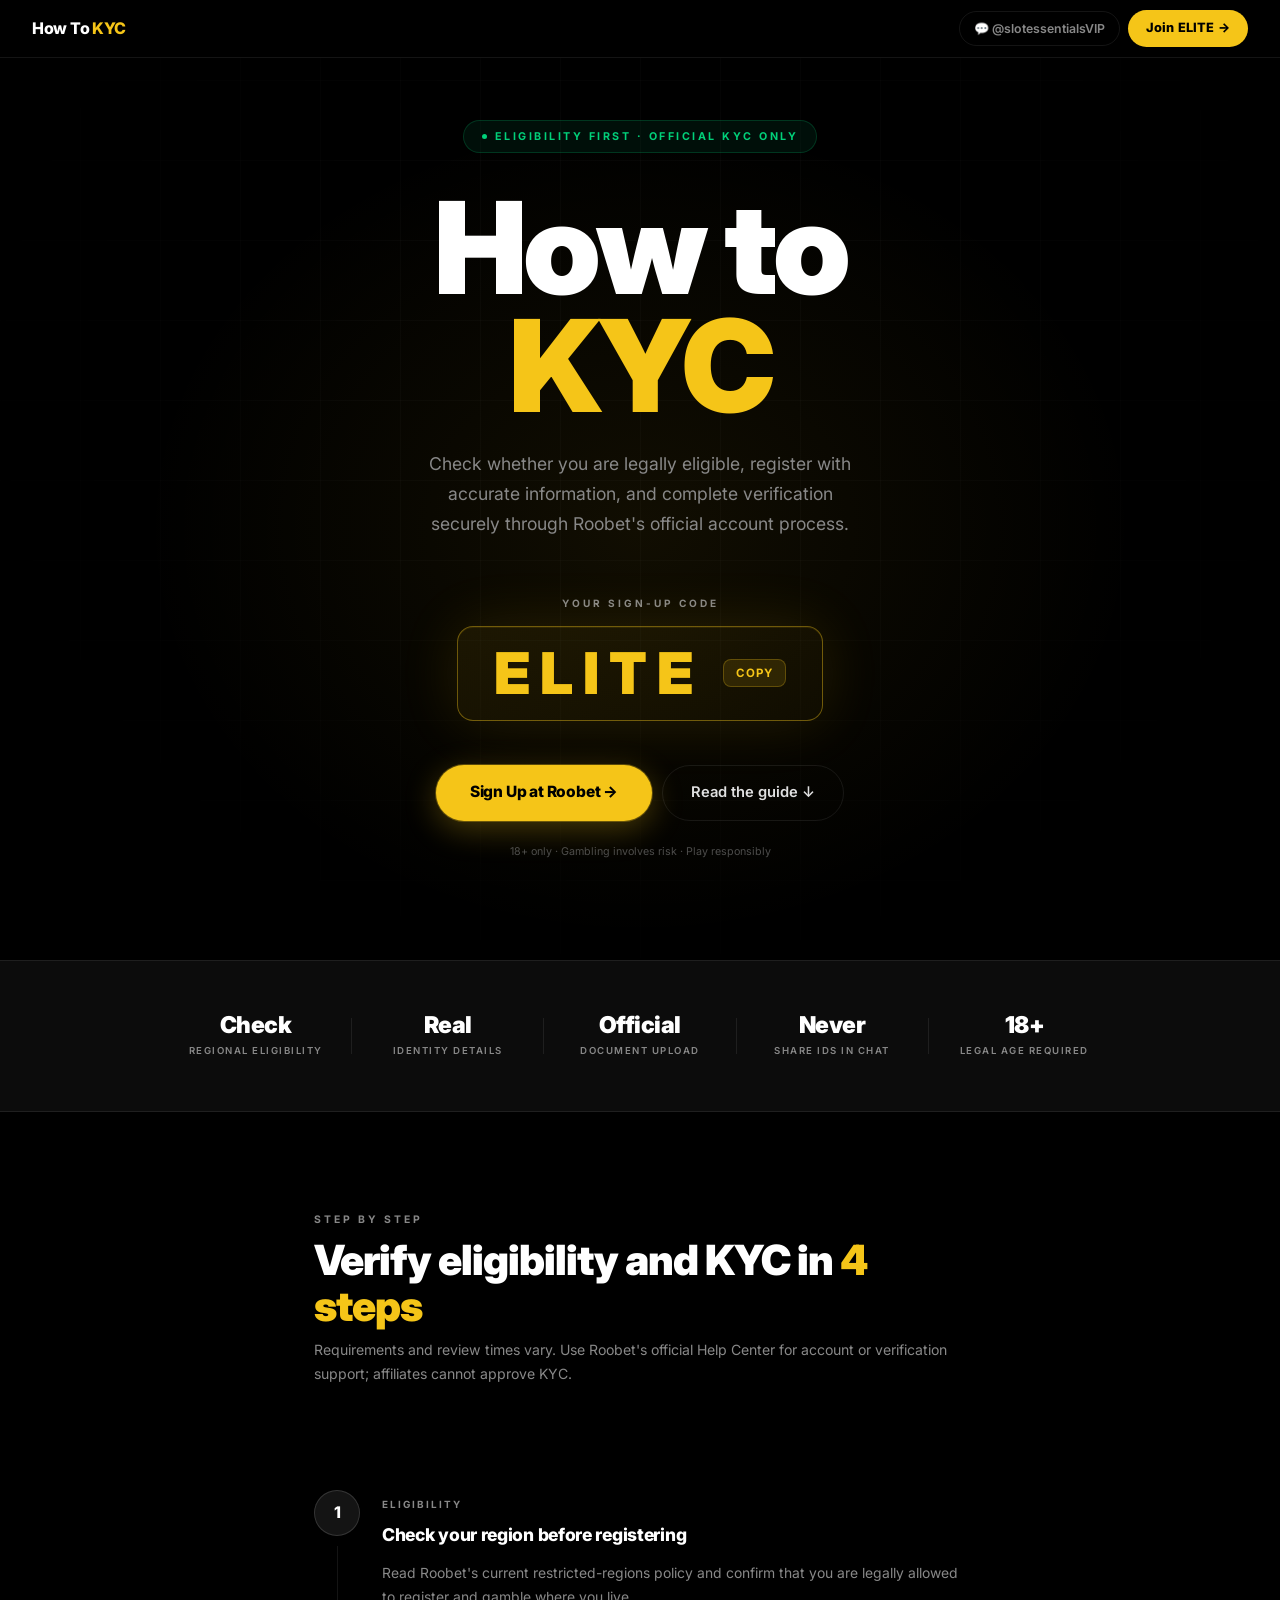
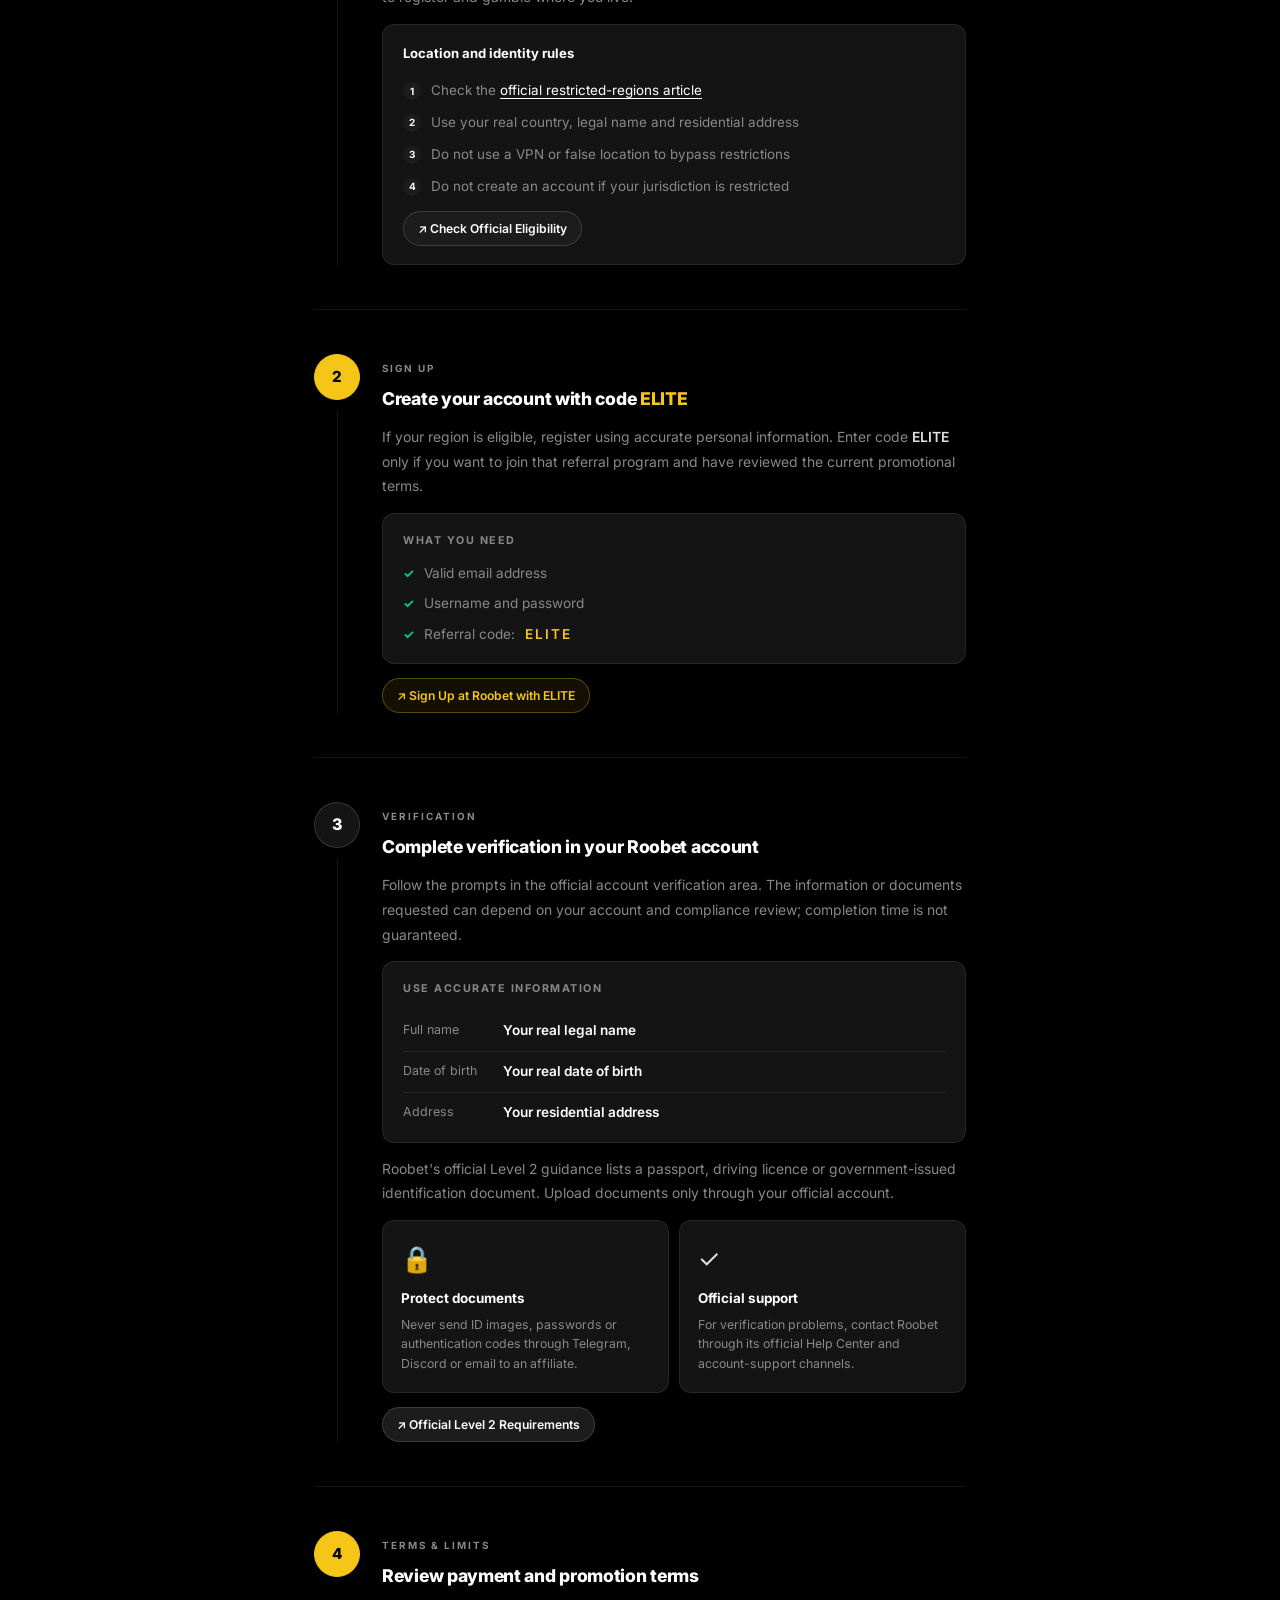
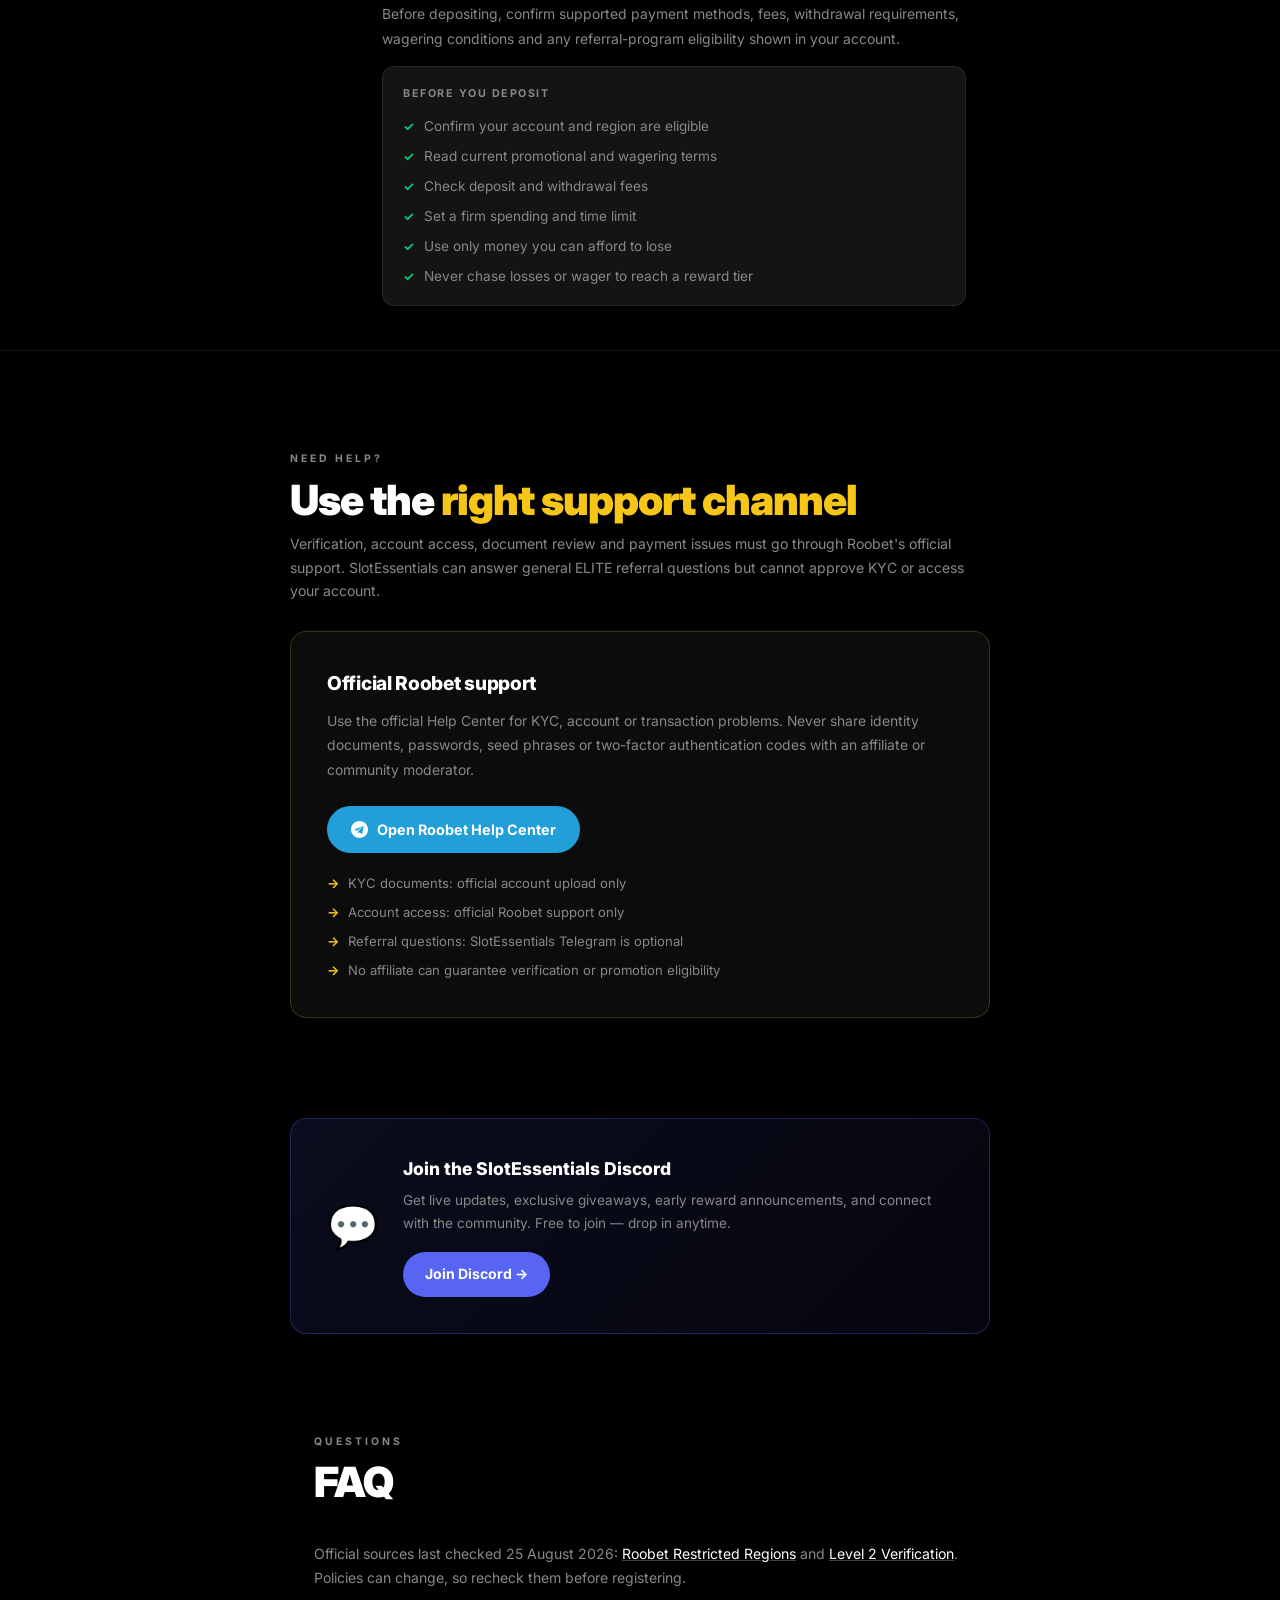
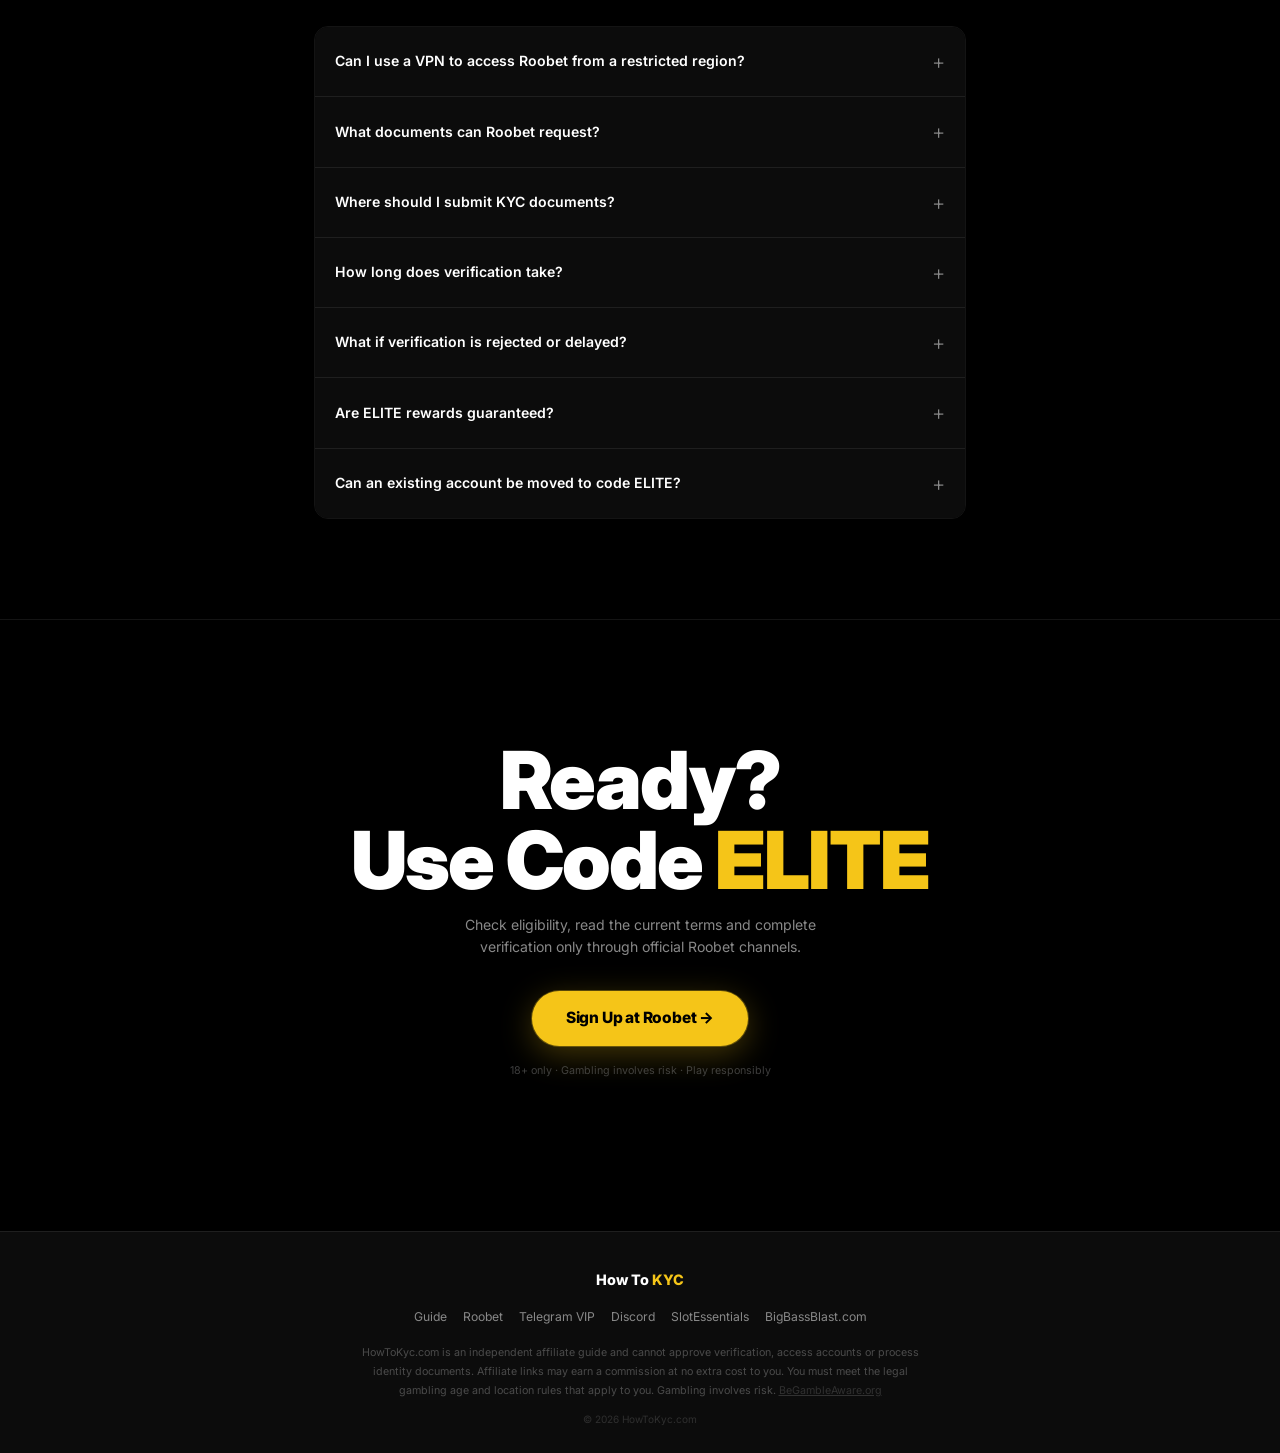
==== index.html @ 52322ab8 "Rewrite Roobet KYC guide for safe eligibility and verification" ====
<!DOCTYPE html>
<html lang="en">
<head>
  <meta charset="UTF-8">
  <meta name="viewport" content="width=device-width, initial-scale=1.0">
  <title>How to Complete Roobet KYC — Eligibility & Verification Guide</title>
  <meta name="description" content="A responsible guide to checking Roobet eligibility, creating an account with accurate details, completing official KYC and keeping identity documents secure.">
  <link rel="canonical" href="https://www.howtokyc.com/">
  <meta property="og:type" content="article">
  <meta property="og:site_name" content="HowToKYC">
  <meta property="og:title" content="How to Complete Roobet KYC — Eligibility &amp; Verification Guide">
  <meta property="og:description" content="Check regional eligibility, use accurate account details and complete verification only through Roobet's official process.">
  <meta property="og:url" content="https://www.howtokyc.com/">
  <meta name="twitter:card" content="summary">
  <link rel="icon" type="image/svg+xml" href="/favicon.svg">
  <link rel="icon" type="image/png" sizes="32x32" href="/favicon.png">
  <link rel="shortcut icon" href="/favicon.ico">
  <link rel="preconnect" href="https://fonts.googleapis.com">
  <link href="https://fonts.googleapis.com/css2?family=Inter:wght@400;500;600;700;800;900&display=swap" rel="stylesheet">
  <script type="application/ld+json">
  {
    "@context": "https://schema.org",
    "@graph": [
      {
        "@type": "WebSite",
        "name": "HowToKYC",
        "url": "https://www.howtokyc.com"
      },
      {
        "@type": "WebPage",
        "name": "How to Complete Roobet KYC — Eligibility and Verification Guide",
        "url": "https://www.howtokyc.com/",
        "description": "A responsible guide to regional eligibility, accurate account details, official KYC and document security.",
        "dateModified": "2026-08-25",
        "inLanguage": "en"
      },
      {
        "@type": "HowTo",
        "name": "How to Check Eligibility and Complete Roobet KYC",
        "description": "Step-by-step guide to checking regional eligibility, registering with accurate information and completing verification through Roobet's official account process.",
        "step": [
          {
            "@type": "HowToStep",
            "position": 1,
            "name": "Check regional eligibility",
            "text": "Read Roobet's current restricted-regions policy. Do not use a VPN or false location information to bypass geographic restrictions."
          },
          {
            "@type": "HowToStep",
            "position": 2,
            "name": "Create your Roobet account with code ELITE",
            "text": "If you are eligible, register using your real location and accurate personal information. Enter code ELITE only if you want to join that referral program and have reviewed its current terms."
          },
          {
            "@type": "HowToStep",
            "position": 3,
            "name": "Complete official verification",
            "text": "Follow the verification prompts inside your Roobet account. Additional verification can require a passport, driving licence or government-issued identification document."
          },
          {
            "@type": "HowToStep",
            "position": 4,
            "name": "Review payment and promotional terms",
            "text": "Before depositing, confirm payment fees, withdrawal rules, wagering requirements and any referral-program eligibility. Never gamble with money you cannot afford to lose."
          }
        ]
      },
      {
        "@type": "FAQPage",
        "mainEntity": [
          {
            "@type": "Question",
            "name": "Can I use a VPN to access Roobet from a restricted region?",
            "acceptedAnswer": {"@type": "Answer", "text": "No. Do not use a VPN, false address or another person's identity to bypass geographic restrictions. Check Roobet's current restricted-regions policy before registering."}
          },
          {
            "@type": "Question",
            "name": "What documents can Roobet request for verification?",
            "acceptedAnswer": {"@type": "Answer", "text": "Roobet's official Level 2 verification article lists a passport, driving licence or government-issued identification document. Requirements can vary by account and compliance review."}
          },
          {
            "@type": "Question",
            "name": "Where should I submit KYC documents?",
            "acceptedAnswer": {"@type": "Answer", "text": "Submit identity documents only through the verification area in your official Roobet account. Never send identity documents, passwords or two-factor authentication codes to an affiliate, Telegram account or Discord user."}
          },
          {
            "@type": "Question",
            "name": "Are ELITE rewards guaranteed?",
            "acceptedAnswer": {"@type": "Answer", "text": "No. Promotions, amounts, eligibility and availability can change. Review the current offer terms and confirm eligibility before registering or wagering."}
          }
        ]
      }
    ]
  }
  </script>
  <script async src="https://www.googletagmanager.com/gtag/js?id=G-P4B7CBLWND"></script>
  <script>window.dataLayer=window.dataLayer||[];function gtag(){dataLayer.push(arguments);}gtag('js',new Date());gtag('config','G-P4B7CBLWND');</script>
  <style>
    :root {
      --black:  #000;
      --bg:     #0c0c0c;
      --bg2:    #141414;
      --bg3:    #1c1c1c;
      --border: rgba(255,255,255,0.08);
      --brite:  rgba(255,255,255,0.14);
      --gold:   #f5c518;
      --gold2:  #ffd84d;
      --green:  #00d17a;
      --white:  #fff;
      --text:   #e0e0e0;
      --muted:  #888;
      --glow-gold: 0 0 50px rgba(245,197,24,0.28);
    }
    *, *::before, *::after { box-sizing: border-box; margin: 0; padding: 0; }
    html { scroll-behavior: smooth; }
    body { background: var(--black); color: var(--text); font-family: 'Inter', system-ui, sans-serif; line-height: 1.6; overflow-x: hidden; -webkit-font-smoothing: antialiased; }

    /* ── NAV ── */
    nav {
      position: fixed; top: 0; left: 0; right: 0; z-index: 300;
      background: rgba(0,0,0,0.85); backdrop-filter: blur(28px) saturate(180%);
      border-bottom: 1px solid var(--border);
      display: flex; align-items: center; justify-content: space-between;
      padding: 0 32px; height: 58px;
    }
    .logo { font-size: 1rem; font-weight: 800; color: var(--white); text-decoration: none; letter-spacing: -0.3px; }
    .logo em { font-style: normal; color: var(--gold); }
    .nav-r { display: flex; align-items: center; gap: 8px; }
    .nav-tg { display: flex; align-items: center; gap: 6px; color: var(--muted); text-decoration: none; font-size: 0.77rem; font-weight: 600; padding: 7px 14px; border-radius: 20px; border: 1px solid var(--border); transition: all 0.18s; }
    .nav-tg:hover { color: var(--white); border-color: var(--brite); }
    .nav-btn { background: var(--gold); color: #000; font-weight: 800; font-size: 0.8rem; padding: 8px 18px; border-radius: 20px; text-decoration: none; letter-spacing: 0.2px; transition: opacity 0.15s; }
    .nav-btn:hover { opacity: 0.85; }

    /* ── HERO ── */
    .hero {
      min-height: 100vh; display: flex; flex-direction: column;
      align-items: center; justify-content: center;
      text-align: center; padding: 120px 24px 100px; position: relative;
    }
    /* Subtle grid lines */
    .hero::before {
      content: ''; position: absolute; inset: 0; pointer-events: none;
      background-image:
        linear-gradient(rgba(255,255,255,0.018) 1px, transparent 1px),
        linear-gradient(90deg, rgba(255,255,255,0.018) 1px, transparent 1px);
      background-size: 80px 80px;
      mask-image: radial-gradient(ellipse at 50% 40%, black 30%, transparent 75%);
    }
    /* Radial glow behind code */
    .hero::after {
      content: ''; position: absolute; inset: 0; pointer-events: none;
      background: radial-gradient(ellipse at 50% 55%, rgba(245,197,24,0.07) 0%, transparent 55%);
    }

    .live-pill {
      position: relative; z-index: 1;
      display: inline-flex; align-items: center; gap: 8px;
      background: rgba(0,209,122,0.07); border: 1px solid rgba(0,209,122,0.2);
      color: var(--green); font-size: 0.67rem; font-weight: 700; letter-spacing: 2.5px;
      text-transform: uppercase; padding: 7px 18px; border-radius: 40px; margin-bottom: 36px;
    }
    .live-dot { width: 5px; height: 5px; border-radius: 50%; background: var(--green); animation: blink 2s ease-in-out infinite; flex-shrink: 0; }
    @keyframes blink { 0%,100%{opacity:1} 50%{opacity:0.15} }

    h1 {
      position: relative; z-index: 1;
      font-size: clamp(4rem, 12vw, 8rem); font-weight: 900; line-height: 0.92;
      color: var(--white); letter-spacing: -4px; margin-bottom: 24px;
    }
    h1 em { font-style: normal; color: var(--gold); }

    .hero-sub {
      position: relative; z-index: 1;
      font-size: clamp(0.95rem, 1.8vw, 1.1rem); color: var(--muted); max-width: 440px;
      margin: 0 auto 56px; line-height: 1.72;
    }

    /* ── ELITE CODE BLOCK ── */
    .elite-block {
      position: relative; z-index: 1;
      display: flex; flex-direction: column; align-items: center; margin-bottom: 44px;
    }
    .elite-eyebrow {
      font-size: 0.63rem; font-weight: 700; letter-spacing: 3px; text-transform: uppercase;
      color: var(--muted); margin-bottom: 14px;
    }
    .elite-code {
      position: relative;
      display: inline-flex; align-items: center; gap: 20px;
      background: linear-gradient(135deg, rgba(245,197,24,0.08), rgba(245,197,24,0.04));
      border: 1.5px solid rgba(245,197,24,0.4);
      border-radius: 16px; padding: 18px 36px;
      box-shadow: 0 0 60px rgba(245,197,24,0.12), inset 0 1px 0 rgba(245,197,24,0.1);
    }
    .elite-text {
      font-size: clamp(2.4rem, 6vw, 3.6rem); font-weight: 900; color: var(--gold);
      letter-spacing: 10px; line-height: 1;
    }
    .copy-btn {
      background: rgba(245,197,24,0.12); border: 1px solid rgba(245,197,24,0.25);
      color: var(--gold); font-size: 0.72rem; font-weight: 700; letter-spacing: 1px;
      padding: 6px 12px; border-radius: 8px; cursor: pointer; transition: all 0.18s;
      font-family: inherit; text-transform: uppercase;
    }
    .copy-btn:hover { background: rgba(245,197,24,0.22); }
    .copy-btn.copied { color: var(--green); border-color: rgba(0,209,122,0.3); background: rgba(0,209,122,0.08); }

    /* ── CTA BUTTONS ── */
    .cta-group { position: relative; z-index: 1; display: flex; flex-wrap: wrap; gap: 10px; justify-content: center; margin-bottom: 22px; }
    .btn-primary {
      display: inline-flex; align-items: center; gap: 8px;
      background: var(--gold); color: #000;
      font-weight: 800; font-size: 0.97rem; padding: 15px 34px;
      border-radius: 50px; text-decoration: none; letter-spacing: -0.2px;
      box-shadow: 0 0 0 1px rgba(245,197,24,0.3), 0 8px 32px rgba(245,197,24,0.28);
      transition: transform 0.18s, box-shadow 0.18s;
    }
    .btn-primary:hover { transform: translateY(-2px); box-shadow: 0 0 0 1px rgba(245,197,24,0.4), 0 12px 40px rgba(245,197,24,0.38); }
    .btn-outline {
      display: inline-flex; align-items: center; gap: 7px;
      background: transparent; color: var(--text);
      font-weight: 600; font-size: 0.92rem; padding: 15px 28px;
      border-radius: 50px; text-decoration: none;
      border: 1px solid var(--border); transition: all 0.18s;
    }
    .btn-outline:hover { border-color: var(--brite); color: var(--white); }
    .hero-disc { position: relative; z-index: 1; font-size: 0.67rem; color: var(--muted); opacity: 0.55; }

    /* ── REWARDS BAND ── */
    .rewards-band {
      background: var(--bg); border-top: 1px solid var(--border); border-bottom: 1px solid var(--border);
      padding: 32px 24px;
    }
    .rewards-inner {
      max-width: 960px; margin: 0 auto;
      display: grid; grid-template-columns: 1fr 1px 1fr 1px 1fr 1px 1fr 1px 1fr;
      align-items: center;
    }
    .r-stat { text-align: center; padding: 20px 12px; }
    .r-stat .rv { font-size: 1.45rem; font-weight: 900; color: var(--white); display: block; line-height: 1.1; letter-spacing: -0.5px; }
    .r-stat .rl { font-size: 0.6rem; font-weight: 600; text-transform: uppercase; letter-spacing: 1.5px; color: var(--muted); margin-top: 5px; display: block; }
    .r-divider { width: 1px; height: 36px; background: var(--border); }

    /* ── GUIDE ── */
    .guide { max-width: 700px; margin: 0 auto; padding: 100px 24px 0; }
    .eyebrow { font-size: 0.65rem; font-weight: 700; letter-spacing: 3px; text-transform: uppercase; color: var(--muted); margin-bottom: 10px; }
    .sec-title { font-size: clamp(1.7rem, 4vw, 2.6rem); font-weight: 900; color: var(--white); letter-spacing: -1px; margin-bottom: 8px; line-height: 1.1; }
    .sec-title em { font-style: normal; color: var(--gold); }
    .sec-note { font-size: 0.88rem; color: var(--muted); margin-bottom: 60px; line-height: 1.7; }
    .sec-note a { color: var(--white); text-decoration: underline; text-decoration-color: rgba(255,255,255,0.25); }
    .sec-note a:hover { text-decoration-color: var(--white); }

    .steps { display: flex; flex-direction: column; }
    .step { display: flex; gap: 22px; padding: 44px 0; border-bottom: 1px solid var(--border); }
    .step:last-child { border-bottom: none; }
    .step-l { display: flex; flex-direction: column; align-items: center; flex-shrink: 0; }
    .snum {
      width: 46px; height: 46px; border-radius: 50%;
      display: flex; align-items: center; justify-content: center; flex-shrink: 0;
      font-weight: 800; font-size: 1rem; color: var(--white);
      background: var(--bg2); border: 1px solid var(--brite);
    }
    .snum.gold { background: var(--gold); color: #000; border-color: var(--gold); font-size: 0.95rem; }
    .sline { width: 1px; flex: 1; min-height: 24px; margin-top: 10px; background: var(--border); }
    .step:last-child .sline { display: none; }
    .step-r { flex: 1; padding-top: 7px; }
    .step-tag { font-size: 0.62rem; font-weight: 700; letter-spacing: 2px; text-transform: uppercase; color: var(--muted); margin-bottom: 8px; }
    .step-r h3 { font-size: 1.1rem; font-weight: 800; color: var(--white); margin-bottom: 12px; letter-spacing: -0.3px; }
    .step-r p { font-size: 0.87rem; color: var(--muted); line-height: 1.78; margin-bottom: 12px; }
    .step-r p:last-child { margin-bottom: 0; }
    .step-r strong { color: var(--text); font-weight: 600; }
    .step-r a { color: var(--white); text-underline-offset: 3px; }

    /* inner card */
    .icard { background: var(--bg2); border: 1px solid var(--border); border-radius: 12px; padding: 18px 20px; margin-top: 14px; }
    .icard-title { font-size: 0.67rem; font-weight: 700; text-transform: uppercase; letter-spacing: 1.5px; color: var(--muted); margin-bottom: 14px; }
    .field { display: flex; gap: 14px; padding: 9px 0; border-bottom: 1px solid var(--border); }
    .field:last-child { border-bottom: none; padding-bottom: 0; }
    .fkey { font-size: 0.78rem; color: var(--muted); min-width: 86px; flex-shrink: 0; }
    .fval { font-size: 0.85rem; color: var(--white); font-weight: 600; }
    .ticks { list-style: none; display: flex; flex-direction: column; gap: 9px; }
    .ticks li { display: flex; gap: 10px; align-items: flex-start; font-size: 0.85rem; color: var(--muted); line-height: 1.55; }
    .ticks li::before { content: '✓'; color: var(--green); font-weight: 700; flex-shrink: 0; font-size: 0.8rem; margin-top: 1px; }

    /* vpn card */
    .vpn-card { background: var(--bg2); border: 1px solid var(--border); border-radius: 12px; padding: 18px 20px; margin-top: 14px; }
    .vpn-card h4 { font-size: 0.82rem; font-weight: 700; color: var(--white); margin-bottom: 16px; }
    .vsteps { display: flex; flex-direction: column; gap: 11px; }
    .vs { display: flex; gap: 10px; align-items: flex-start; font-size: 0.84rem; color: var(--muted); line-height: 1.55; }
    .vn { background: var(--bg3); color: var(--white); font-weight: 700; font-size: 0.62rem; min-width: 18px; height: 18px; border-radius: 50%; display: flex; align-items: center; justify-content: center; flex-shrink: 0; margin-top: 2px; }
    .text-link { color: var(--white); text-underline-offset: 3px; }
    .pill-a {
      display: inline-flex; align-items: center; gap: 5px; margin-top: 14px;
      background: var(--bg3); border: 1px solid var(--brite); color: var(--white);
      font-size: 0.76rem; font-weight: 600; padding: 7px 14px; border-radius: 20px;
      text-decoration: none; transition: all 0.18s;
    }
    .pill-a:hover { background: rgba(255,255,255,0.07); }
    .pill-a.gold-pill { background: rgba(245,197,24,0.08); border-color: rgba(245,197,24,0.3); color: var(--gold); }
    .pill-a.gold-pill:hover { background: rgba(245,197,24,0.14); }

    /* location grid */
    .loc-grid { display: grid; grid-template-columns: 1fr 1fr; gap: 10px; margin-top: 14px; }
    .loc { background: var(--bg2); border: 1px solid var(--border); border-radius: 12px; padding: 18px; }
    .loc .flag { font-size: 1.6rem; display: block; margin-bottom: 8px; }
    .loc h4 { font-size: 0.84rem; font-weight: 700; color: var(--white); margin-bottom: 5px; }
    .loc p { font-size: 0.77rem; color: var(--muted); margin: 0; line-height: 1.6; }

    /* ── ACCOUNT HELP ── */
    .vip-section { padding: 100px 24px; border-top: 1px solid var(--border); }
    .vip-inner { max-width: 700px; margin: 0 auto; }
    .vip-card {
      border: 1px solid rgba(245,197,24,0.2); border-radius: 16px;
      padding: 36px; background: var(--bg);
    }
    .vip-card h3 { font-size: 1.2rem; font-weight: 800; color: var(--white); margin-bottom: 10px; letter-spacing: -0.3px; }
    .vip-card > p { font-size: 0.87rem; color: var(--muted); margin-bottom: 24px; line-height: 1.75; }
    .tg-btn {
      display: inline-flex; align-items: center; gap: 9px;
      background: #229ED9; color: #fff; font-weight: 700; font-size: 0.9rem;
      padding: 12px 24px; border-radius: 50px; text-decoration: none;
      transition: opacity 0.18s;
    }
    .tg-btn:hover { opacity: 0.88; }
    .tg-btn svg { width: 17px; height: 17px; fill: #fff; flex-shrink: 0; }
    .vip-perks { margin-top: 20px; display: flex; flex-direction: column; gap: 8px; }
    .vip-perks li { list-style: none; display: flex; gap: 8px; align-items: flex-start; font-size: 0.82rem; color: var(--muted); }
    .vip-perks li::before { content: '→'; color: var(--gold); font-weight: 700; flex-shrink: 0; }

    /* ── DISCORD CTA ── */
    .discord-section { padding: 0 24px 100px; }
    .discord-inner { max-width: 700px; margin: 0 auto; }
    .discord-card {
      background: linear-gradient(135deg, rgba(88,101,242,0.12), rgba(88,101,242,0.06));
      border: 1px solid rgba(88,101,242,0.3); border-radius: 16px;
      padding: 36px; display: flex; align-items: center; gap: 24px; flex-wrap: wrap;
    }
    .discord-icon { font-size: 2.6rem; flex-shrink: 0; }
    .discord-body { flex: 1; min-width: 200px; }
    .discord-body h3 { font-size: 1.1rem; font-weight: 800; color: var(--white); margin-bottom: 6px; }
    .discord-body p { font-size: 0.85rem; color: var(--muted); margin-bottom: 18px; line-height: 1.65; }
    .discord-btn {
      display: inline-flex; align-items: center; gap: 8px;
      background: #5865F2; color: #fff; font-weight: 700; font-size: 0.88rem;
      padding: 11px 22px; border-radius: 50px; text-decoration: none;
      transition: opacity 0.18s;
    }
    .discord-btn:hover { opacity: 0.88; }

    /* ── FAQ ── */
    .faq { max-width: 700px; margin: 0 auto; padding: 0 24px 100px; }
    .faq-list { margin-top: 36px; border: 1px solid var(--border); border-radius: 14px; overflow: hidden; }
    .fi { background: var(--bg); border-bottom: 1px solid var(--border); }
    .fi:last-child { border-bottom: none; }
    .fi[open] { background: var(--bg2); }
    .fi summary { cursor: pointer; list-style: none; padding: 18px 20px; font-size: 0.88rem; font-weight: 600; color: var(--white); display: flex; justify-content: space-between; align-items: center; user-select: none; gap: 16px; }
    .fi summary::-webkit-details-marker { display: none; }
    .fi summary::after { content: '+'; color: var(--muted); font-size: 1.3rem; font-weight: 300; transition: transform 0.2s; flex-shrink: 0; }
    .fi[open] summary::after { transform: rotate(45deg); color: var(--white); }
    .fb { padding: 0 20px 18px; font-size: 0.84rem; color: var(--muted); line-height: 1.78; }
    .fb a { color: var(--white); }

    /* ── FINAL CTA ── */
    .final { padding: 120px 24px; text-align: center; border-top: 1px solid var(--border); }
    .final h2 { font-size: clamp(2.4rem, 7vw, 5rem); font-weight: 900; color: var(--white); letter-spacing: -2px; margin-bottom: 14px; line-height: 1; }
    .final h2 em { font-style: normal; color: var(--gold); }
    .final p { color: var(--muted); max-width: 380px; margin: 0 auto 32px; font-size: 0.88rem; }

    /* ── FOOTER ── */
    footer { background: var(--bg); border-top: 1px solid var(--border); padding: 36px 24px 26px; text-align: center; }
    .footer-logo { font-size: 0.9rem; font-weight: 800; color: var(--white); margin-bottom: 16px; display: block; }
    .footer-logo em { font-style: normal; color: var(--gold); }
    .footer-links { display: flex; flex-wrap: wrap; gap: 5px 16px; justify-content: center; margin-bottom: 18px; }
    .footer-links a { color: var(--muted); text-decoration: none; font-size: 0.76rem; transition: color 0.15s; }
    .footer-links a:hover { color: var(--white); }
    .footer-disc { font-size: 0.67rem; color: var(--muted); max-width: 580px; margin: 0 auto 10px; line-height: 1.75; opacity: 0.5; }
    .footer-copy { font-size: 0.63rem; color: var(--muted); opacity: 0.28; }

    @media (max-width: 640px) {
      h1 { letter-spacing: -2.5px; }
      .nav-tg { display: none; }
      .loc-grid { grid-template-columns: 1fr; }
      .elite-text { letter-spacing: 5px; }
      .discord-card { flex-direction: column; gap: 16px; }
      .rewards-inner { grid-template-columns: 1fr 1fr; gap: 0; }
      .r-divider { display: none; }
      .r-stat { border-bottom: 1px solid var(--border); }
      .r-stat:nth-last-child(-n+2):not(.r-divider) { border-bottom: none; }
    }
  </style>
</head>
<body>

<nav>
  <a class="logo" href="/">How To <em>KYC</em></a>
  <div class="nav-r">
    <a href="https://t.me/slotessentialsVIP" target="_blank" rel="noopener" class="nav-tg">💬 @slotessentialsVIP</a>
    <a href="https://roobet.com/?ref=elite" target="_blank" rel="nofollow noopener" class="nav-btn">Join ELITE →</a>
  </div>
</nav>

<!-- HERO -->
<section class="hero">
  <div class="live-pill"><div class="live-dot"></div>Eligibility first · Official KYC only</div>

  <h1>How to<br><em>KYC</em></h1>
  <p class="hero-sub">Check whether you are legally eligible, register with accurate information, and complete verification securely through Roobet's official account process.</p>

  <div class="elite-block">
    <div class="elite-eyebrow">Your sign-up code</div>
    <div class="elite-code">
      <span class="elite-text">ELITE</span>
      <button class="copy-btn" onclick="navigator.clipboard.writeText('ELITE').then(()=>{this.textContent='COPIED';this.classList.add('copied');setTimeout(()=>{this.textContent='COPY';this.classList.remove('copied')},2000})">COPY</button>
    </div>
  </div>

  <div class="cta-group">
    <a href="https://roobet.com/?ref=elite" target="_blank" rel="nofollow noopener" class="btn-primary">Sign Up at Roobet →</a>
    <a href="#guide" class="btn-outline">Read the guide ↓</a>
  </div>
  <p class="hero-disc">18+ only · Gambling involves risk · Play responsibly</p>
</section>

<!-- REWARDS BAND -->
<div class="rewards-band">
  <div class="rewards-inner">
    <div class="r-stat"><span class="rv">Check</span><span class="rl">Regional Eligibility</span></div>
    <div class="r-divider"></div>
    <div class="r-stat"><span class="rv">Real</span><span class="rl">Identity Details</span></div>
    <div class="r-divider"></div>
    <div class="r-stat"><span class="rv">Official</span><span class="rl">Document Upload</span></div>
    <div class="r-divider"></div>
    <div class="r-stat"><span class="rv">Never</span><span class="rl">Share IDs in Chat</span></div>
    <div class="r-divider"></div>
    <div class="r-stat"><span class="rv">18+</span><span class="rl">Legal Age Required</span></div>
  </div>
</div>

<!-- GUIDE -->
<div class="guide" id="guide">
  <p class="eyebrow">Step by step</p>
  <h2 class="sec-title">Verify eligibility and KYC in <em>4 steps</em></h2>
  <p class="sec-note">Requirements and review times vary. Use Roobet's official Help Center for account or verification support; affiliates cannot approve KYC.</p>

  <div class="steps">

    <!-- 1 -->
    <div class="step">
      <div class="step-l"><div class="snum">1</div><div class="sline"></div></div>
      <div class="step-r">
        <div class="step-tag">Eligibility</div>
        <h3>Check your region before registering</h3>
        <p>Read Roobet's current restricted-regions policy and confirm that you are legally allowed to register and gamble where you live.</p>
        <div class="vpn-card">
          <h4>Location and identity rules</h4>
          <div class="vsteps">
            <div class="vs"><div class="vn">1</div><span>Check the <a href="https://help.roobet.com/en/articles/13686927-roobet-restricted-regions" target="_blank" rel="noopener noreferrer" class="text-link">official restricted-regions article</a></span></div>
            <div class="vs"><div class="vn">2</div><span>Use your real country, legal name and residential address</span></div>
            <div class="vs"><div class="vn">3</div><span>Do not use a VPN or false location to bypass restrictions</span></div>
            <div class="vs"><div class="vn">4</div><span>Do not create an account if your jurisdiction is restricted</span></div>
          </div>
          <a href="https://help.roobet.com/en/articles/13686927-roobet-restricted-regions" target="_blank" rel="noopener noreferrer" class="pill-a">↗ Check Official Eligibility</a>
        </div>
      </div>
    </div>

    <!-- 2 -->
    <div class="step">
      <div class="step-l"><div class="snum gold">2</div><div class="sline"></div></div>
      <div class="step-r">
        <div class="step-tag">Sign Up</div>
        <h3>Create your account with code <span style="color:var(--gold);">ELITE</span></h3>
        <p>If your region is eligible, register using accurate personal information. Enter code <strong>ELITE</strong> only if you want to join that referral program and have reviewed the current promotional terms.</p>
        <div class="icard">
          <div class="icard-title">What you need</div>
          <ul class="ticks">
            <li>Valid email address</li>
            <li>Username and password</li>
            <li>Referral code: <strong style="color:var(--gold);letter-spacing:2px;">ELITE</strong></li>
          </ul>
        </div>
        <a href="https://roobet.com/?ref=elite" target="_blank" rel="nofollow noopener" class="pill-a gold-pill" style="margin-top:14px;">↗ Sign Up at Roobet with ELITE</a>
      </div>
    </div>

    <!-- 3 -->
    <div class="step">
      <div class="step-l"><div class="snum">3</div><div class="sline"></div></div>
      <div class="step-r">
        <div class="step-tag">Verification</div>
        <h3>Complete verification in your Roobet account</h3>
        <p>Follow the prompts in the official account verification area. The information or documents requested can depend on your account and compliance review; completion time is not guaranteed.</p>
        <div class="icard">
          <div class="icard-title">Use accurate information</div>
          <div class="field"><span class="fkey">Full name</span><span class="fval">Your real legal name</span></div>
          <div class="field"><span class="fkey">Date of birth</span><span class="fval">Your real date of birth</span></div>
          <div class="field"><span class="fkey">Address</span><span class="fval">Your residential address</span></div>
        </div>
        <p style="margin-top:14px;">Roobet's official Level 2 guidance lists a passport, driving licence or government-issued identification document. Upload documents only through your official account.</p>
        <div class="loc-grid">
          <div class="loc"><span class="flag">🔒</span><h4>Protect documents</h4><p>Never send ID images, passwords or authentication codes through Telegram, Discord or email to an affiliate.</p></div>
          <div class="loc"><span class="flag">✓</span><h4>Official support</h4><p>For verification problems, contact Roobet through its official Help Center and account-support channels.</p></div>
        </div>
        <a href="https://help.roobet.com/en/articles/14709132-level-2-verification" target="_blank" rel="noopener noreferrer" class="pill-a" style="margin-top:14px;">↗ Official Level 2 Requirements</a>
      </div>
    </div>

    <!-- 4 -->
    <div class="step">
      <div class="step-l"><div class="snum gold">4</div></div>
      <div class="step-r">
        <div class="step-tag">Terms & Limits</div>
        <h3>Review payment and promotion terms</h3>
        <p>Before depositing, confirm supported payment methods, fees, withdrawal requirements, wagering conditions and any referral-program eligibility shown in your account.</p>
        <div class="icard">
          <div class="icard-title">Before you deposit</div>
          <ul class="ticks">
            <li>Confirm your account and region are eligible</li>
            <li>Read current promotional and wagering terms</li>
            <li>Check deposit and withdrawal fees</li>
            <li>Set a firm spending and time limit</li>
            <li>Use only money you can afford to lose</li>
            <li>Never chase losses or wager to reach a reward tier</li>
          </ul>
        </div>
      </div>
    </div>

  </div>
</div>

<!-- ACCOUNT HELP -->
<div class="vip-section">
  <div class="vip-inner">
    <p class="eyebrow" style="margin-bottom:10px;">Need help?</p>
    <h2 class="sec-title" style="margin-bottom:8px;">Use the <em>right support channel</em></h2>
    <p style="font-size:0.88rem;color:var(--muted);margin-bottom:28px;line-height:1.7;">Verification, account access, document review and payment issues must go through Roobet's official support. SlotEssentials can answer general ELITE referral questions but cannot approve KYC or access your account.</p>
    <div class="vip-card">
      <h3>Official Roobet support</h3>
      <p>Use the official Help Center for KYC, account or transaction problems. Never share identity documents, passwords, seed phrases or two-factor authentication codes with an affiliate or community moderator.</p>
      <a href="https://help.roobet.com/en/" target="_blank" rel="noopener noreferrer" class="tg-btn">
        <svg viewBox="0 0 24 24"><path d="M12 0C5.373 0 0 5.373 0 12s5.373 12 12 12 12-5.373 12-12S18.627 0 12 0zm5.894 8.221-1.97 9.28c-.145.658-.537.818-1.084.508l-3-2.21-1.447 1.394c-.16.16-.295.295-.605.295l.213-3.053 5.56-5.023c.242-.213-.054-.333-.373-.12L8.32 13.617l-2.96-.924c-.643-.204-.657-.643.136-.953l11.57-4.461c.537-.194 1.006.131.828.942z"/></svg>
        Open Roobet Help Center
      </a>
      <ul class="vip-perks">
        <li>KYC documents: official account upload only</li>
        <li>Account access: official Roobet support only</li>
        <li>Referral questions: SlotEssentials Telegram is optional</li>
        <li>No affiliate can guarantee verification or promotion eligibility</li>
      </ul>
    </div>
  </div>
</div>

<!-- DISCORD -->
<div class="discord-section">
  <div class="discord-inner">
    <div class="discord-card">
      <div class="discord-icon">💬</div>
      <div class="discord-body">
        <h3>Join the SlotEssentials Discord</h3>
        <p>Get live updates, exclusive giveaways, early reward announcements, and connect with the community. Free to join — drop in anytime.</p>
        <a href="https://discord.gg/FWzUJTN8g" target="_blank" rel="noopener" class="discord-btn">
          Join Discord →
        </a>
      </div>
    </div>
  </div>
</div>

<!-- FAQ -->
<div class="faq">
  <p class="eyebrow">Questions</p>
  <h2 class="sec-title" style="margin-bottom:36px;">FAQ</h2>
  <p class="sec-note" style="margin-bottom:24px;">Official sources last checked 25 August 2026: <a href="https://help.roobet.com/en/articles/13686927-roobet-restricted-regions" target="_blank" rel="noopener noreferrer">Roobet Restricted Regions</a> and <a href="https://help.roobet.com/en/articles/14709132-level-2-verification" target="_blank" rel="noopener noreferrer">Level 2 Verification</a>. Policies can change, so recheck them before registering.</p>
  <div class="faq-list">
    <details class="fi"><summary>Can I use a VPN to access Roobet from a restricted region?</summary><div class="fb">No. Do not use a VPN, false address or another person's identity to bypass geographic restrictions. Check the <a href="https://help.roobet.com/en/articles/13686927-roobet-restricted-regions" target="_blank" rel="noopener noreferrer">official restricted-regions policy</a> before registering.</div></details>
    <details class="fi"><summary>What documents can Roobet request?</summary><div class="fb">Roobet's official Level 2 article lists a passport, driving licence or government-issued identification document. Requirements can vary by account and compliance review.</div></details>
    <details class="fi"><summary>Where should I submit KYC documents?</summary><div class="fb">Only through the verification area inside your official Roobet account. Never send identity documents, passwords or authentication codes through Telegram, Discord or email to an affiliate.</div></details>
    <details class="fi"><summary>How long does verification take?</summary><div class="fb">There is no guaranteed completion time. Roobet states that its compliance team reviews documents and may request more information after manual review.</div></details>
    <details class="fi"><summary>What if verification is rejected or delayed?</summary><div class="fb">Contact <a href="https://help.roobet.com/en/" target="_blank" rel="noopener noreferrer">Roobet's official Help Center</a>. An affiliate or referral-code operator cannot approve KYC or override a compliance decision.</div></details>
    <details class="fi"><summary>Are ELITE rewards guaranteed?</summary><div class="fb">No. Promotion amounts, eligibility, availability and terms can change. Confirm the current offer before registering or wagering, and never wager solely to reach a reward tier.</div></details>
    <details class="fi"><summary>Can an existing account be moved to code ELITE?</summary><div class="fb">Referral changes are not guaranteed. Ask official Roobet support whether your account is eligible before relying on any transfer claim.</div></details>
  </div>
</div>

<!-- FINAL CTA -->
<div class="final">
  <h2>Ready?<br>Use Code <em>ELITE</em></h2>
  <p>Check eligibility, read the current terms and complete verification only through official Roobet channels.</p>
  <a href="https://roobet.com/?ref=elite" target="_blank" rel="nofollow noopener" class="btn-primary">Sign Up at Roobet →</a>
  <p style="font-size:0.67rem;color:var(--muted);margin-top:16px;opacity:0.45;">18+ only · Gambling involves risk · Play responsibly</p>
</div>

<footer>
  <span class="footer-logo">How To <em>KYC</em></span>
  <div class="footer-links">
    <a href="/#guide">Guide</a>
    <a href="https://roobet.com/?ref=elite" target="_blank" rel="nofollow noopener">Roobet</a>
    <a href="https://t.me/slotessentialsVIP" target="_blank" rel="noopener">Telegram VIP</a>
    <a href="https://discord.gg/FWzUJTN8g" target="_blank" rel="noopener">Discord</a>
    <a href="https://slotessentials.com" target="_blank" rel="noopener">SlotEssentials</a>
    <a href="https://bigbassblast.com" target="_blank" rel="noopener">BigBassBlast.com</a>
  </div>
  <p class="footer-disc">HowToKyc.com is an independent affiliate guide and cannot approve verification, access accounts or process identity documents. Affiliate links may earn a commission at no extra cost to you. You must meet the legal gambling age and location rules that apply to you. Gambling involves risk. <a href="https://www.begambleaware.org" target="_blank" rel="noopener noreferrer" style="color:rgba(255,255,255,0.3);">BeGambleAware.org</a></p>
  <p class="footer-copy">© 2026 HowToKyc.com</p>
</footer>

</body>
</html>
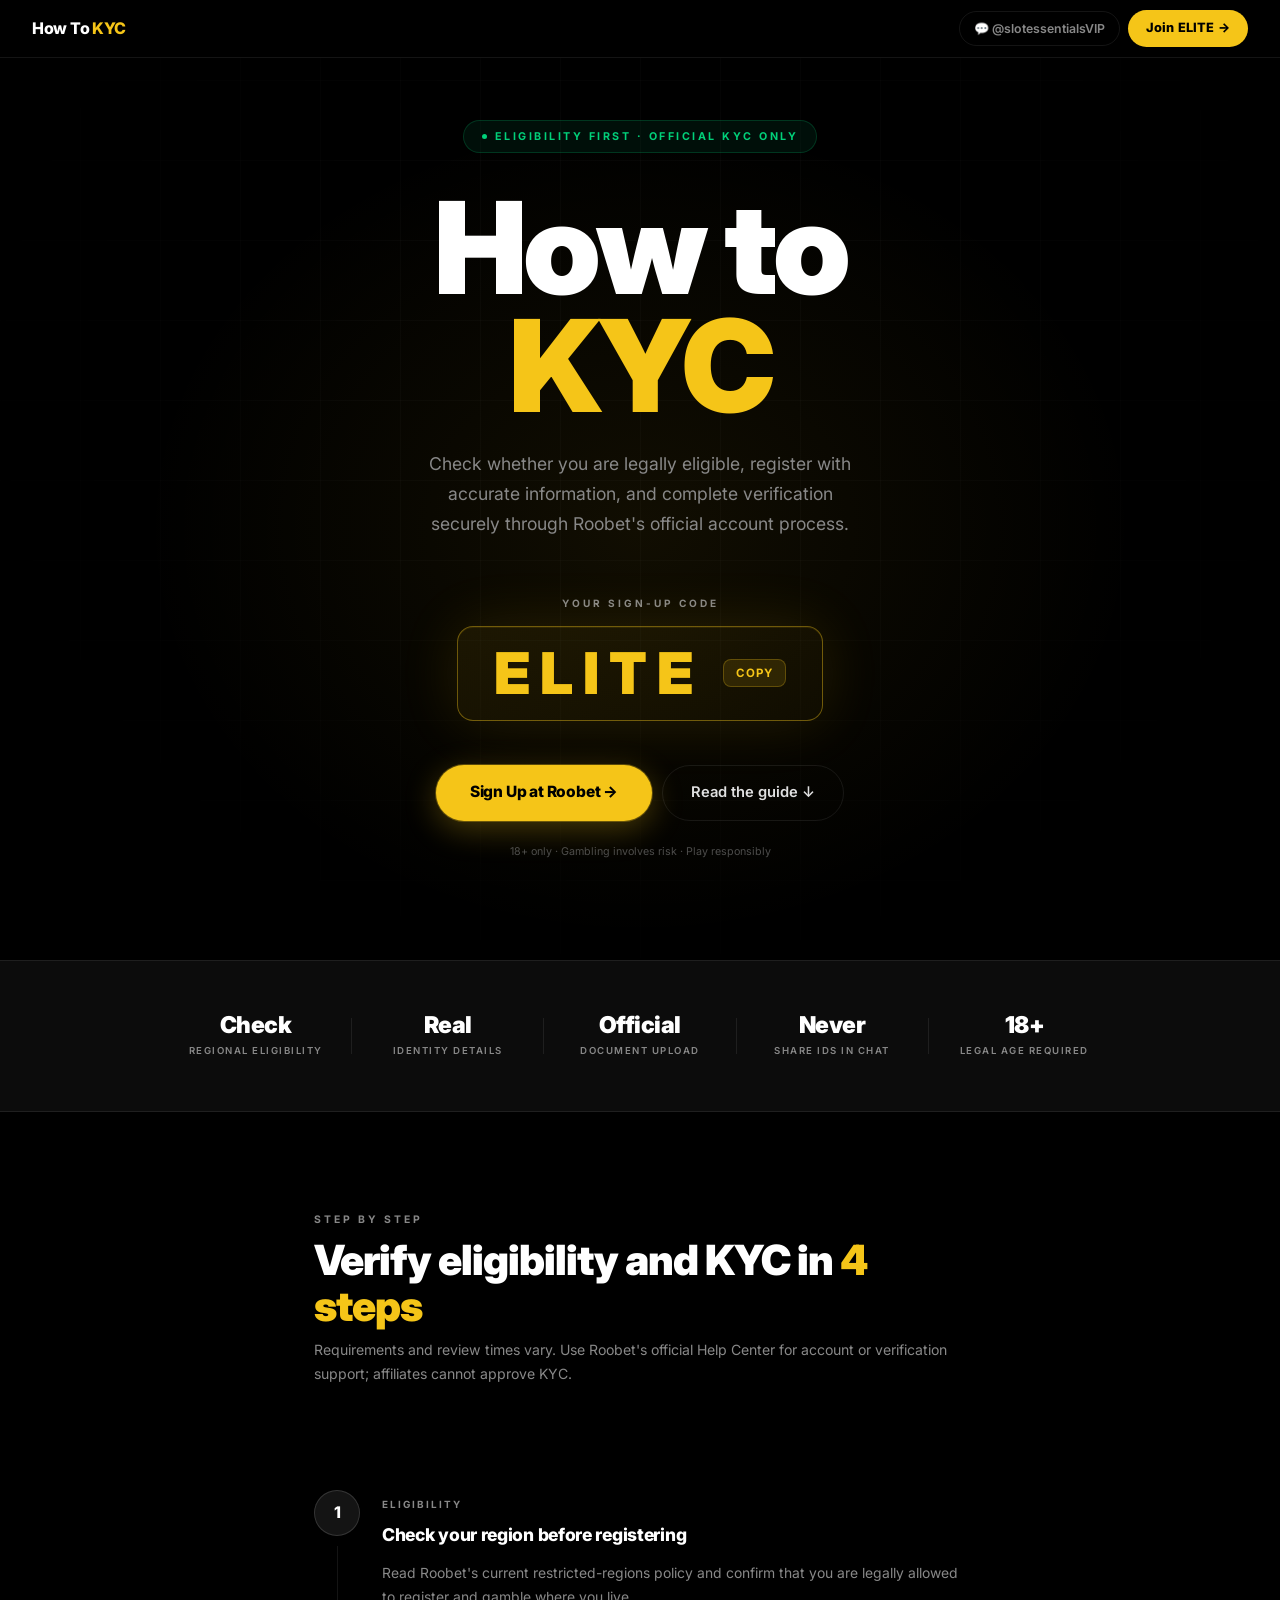
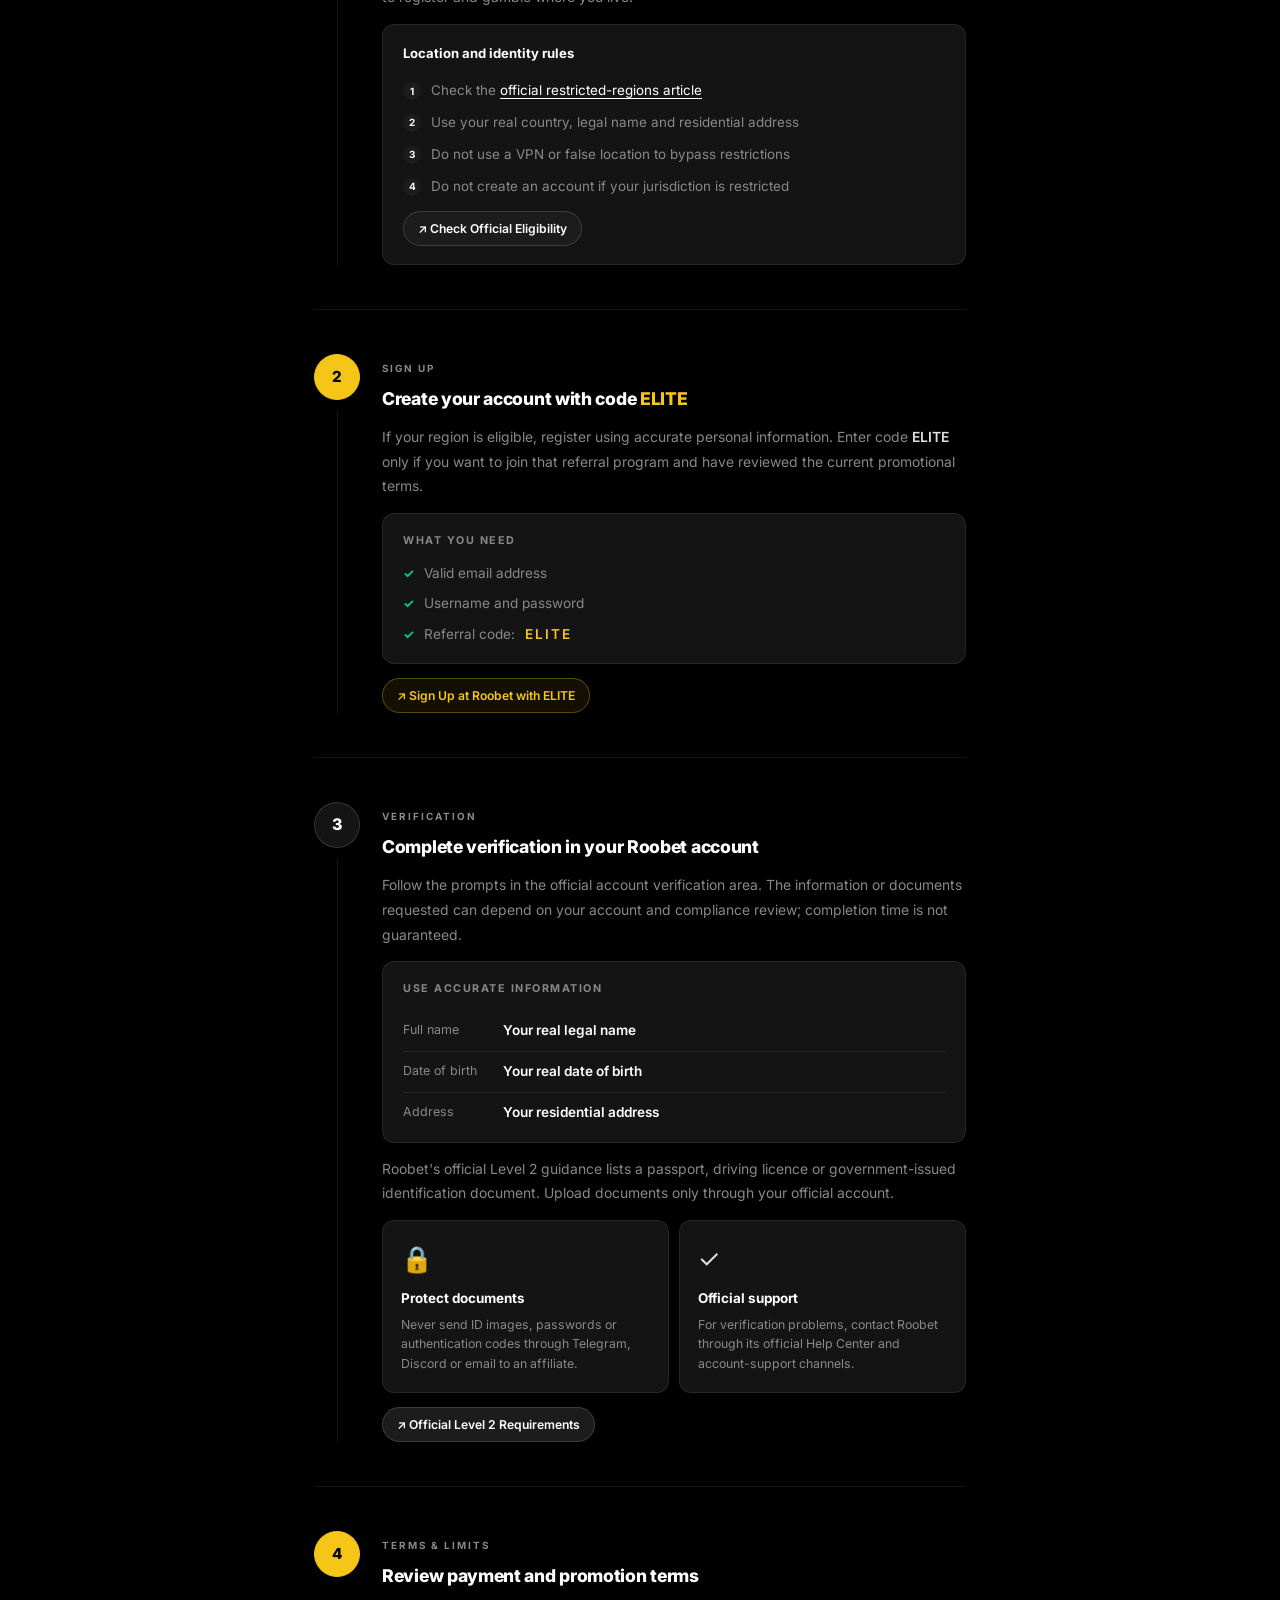
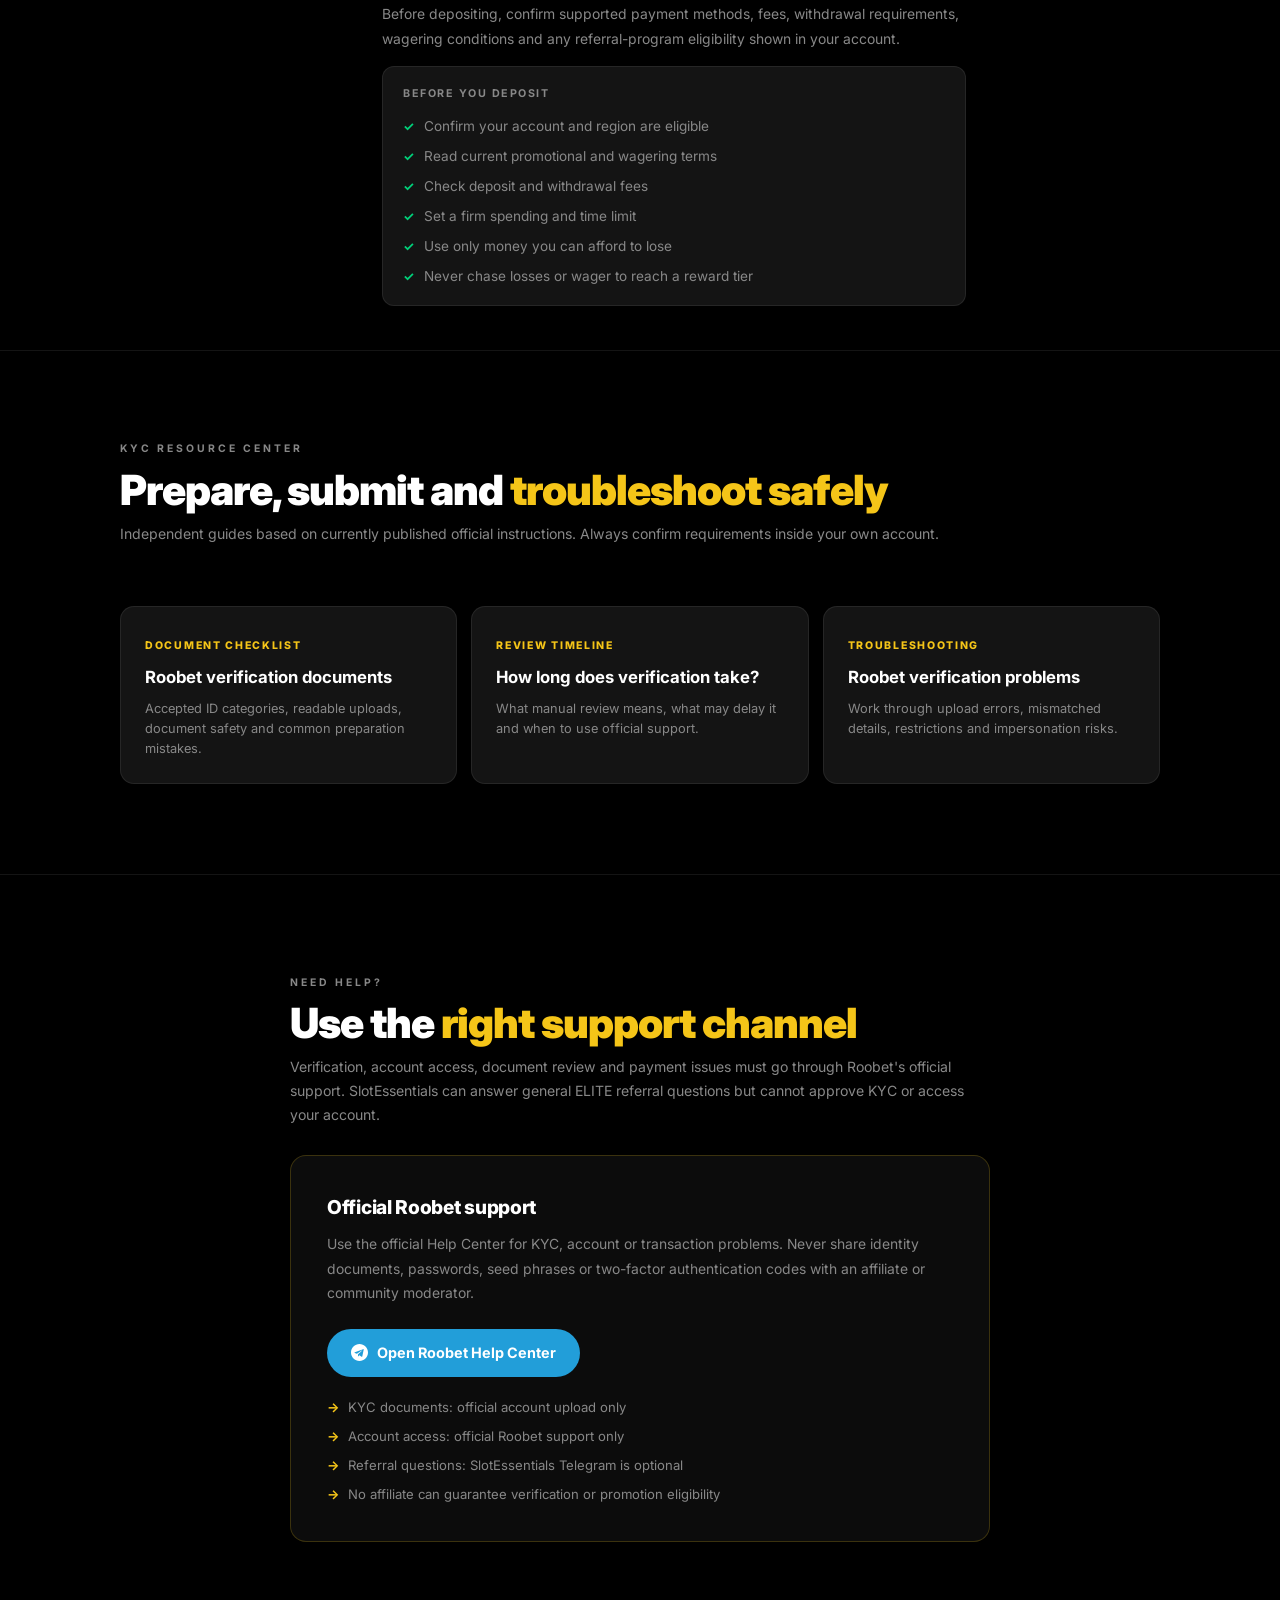
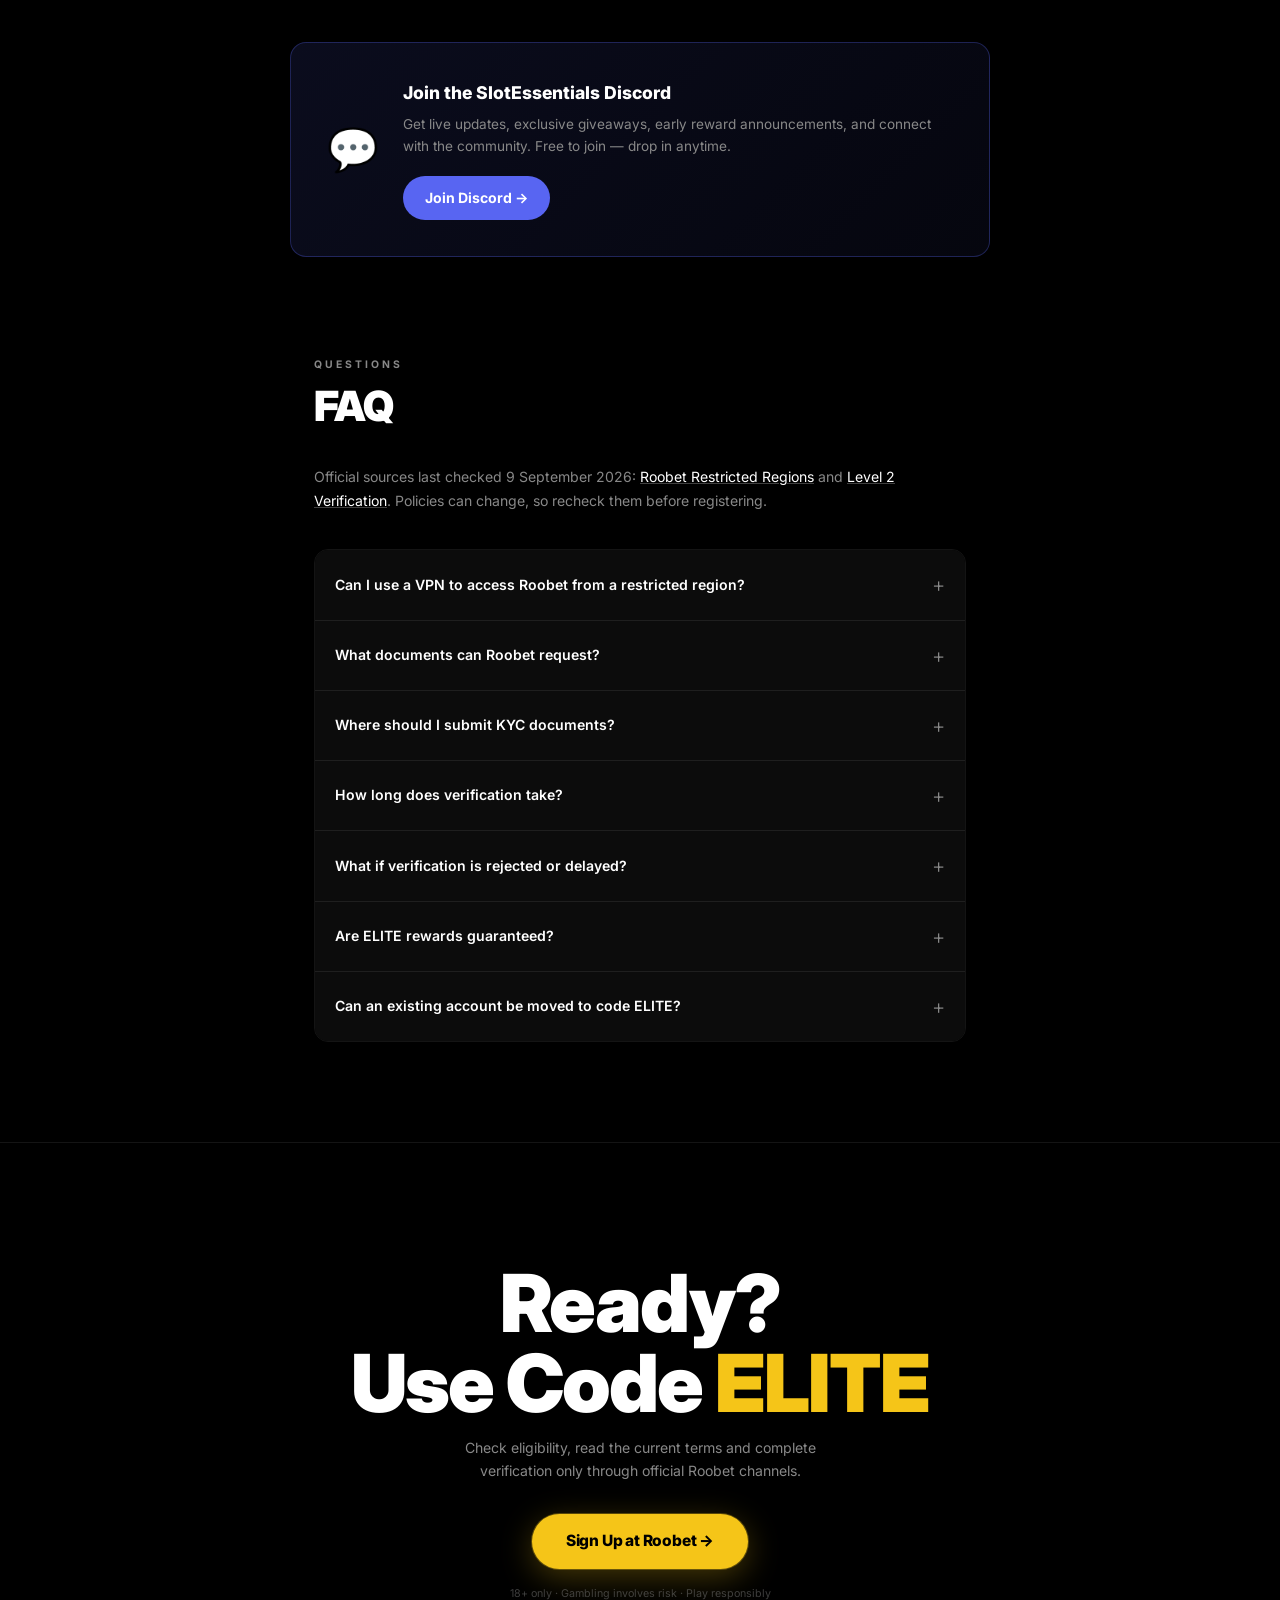
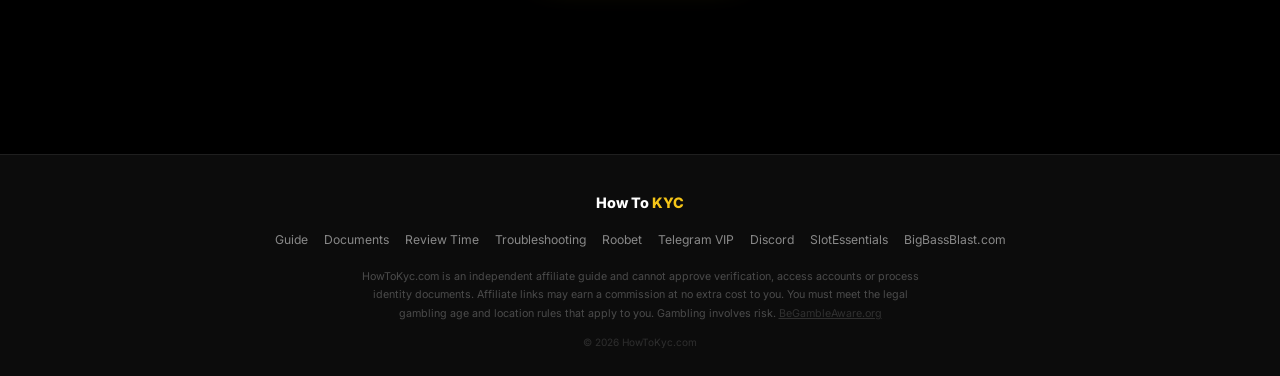
==== commit 1e62bb61: "Add Roobet KYC supporting guide cluster" ====
--- a/index.html
+++ b/index.html
@@ -31,7 +31,7 @@
         "name": "How to Complete Roobet KYC — Eligibility and Verification Guide",
         "url": "https://www.howtokyc.com/",
         "description": "A responsible guide to regional eligibility, accurate account details, official KYC and document security.",
-        "dateModified": "2026-08-25",
+        "dateModified": "2026-09-09",
         "inLanguage": "en"
       },
       {
@@ -366,6 +366,16 @@
     .final h2 em { font-style: normal; color: var(--gold); }
     .final p { color: var(--muted); max-width: 380px; margin: 0 auto 32px; font-size: 0.88rem; }
 
+    /* ── SUPPORTING GUIDES ── */
+    .guide-cluster { padding: 90px 24px; border-top: 1px solid var(--border); }
+    .cluster-inner { max-width: 1040px; margin: 0 auto; }
+    .cluster-grid { display: grid; grid-template-columns: repeat(3, 1fr); gap: 14px; margin-top: 32px; }
+    .cluster-card { display: block; padding: 24px; background: var(--bg2); border: 1px solid var(--border); border-radius: 14px; text-decoration: none; transition: transform .18s, border-color .18s; }
+    .cluster-card:hover { transform: translateY(-3px); border-color: rgba(245,197,24,.35); }
+    .cluster-card span { color: var(--gold); font-size: .66rem; text-transform: uppercase; letter-spacing: 1.7px; font-weight: 800; }
+    .cluster-card h3 { color: var(--white); font-size: 1.05rem; margin: 8px 0; }
+    .cluster-card p { color: var(--muted); font-size: .8rem; line-height: 1.55; }
+
     /* ── FOOTER ── */
     footer { background: var(--bg); border-top: 1px solid var(--border); padding: 36px 24px 26px; text-align: center; }
     .footer-logo { font-size: 0.9rem; font-weight: 800; color: var(--white); margin-bottom: 16px; display: block; }
@@ -386,6 +396,7 @@
       .r-divider { display: none; }
       .r-stat { border-bottom: 1px solid var(--border); }
       .r-stat:nth-last-child(-n+2):not(.r-divider) { border-bottom: none; }
+      .cluster-grid { grid-template-columns: 1fr; }
     }
   </style>
 </head>
@@ -529,6 +540,20 @@
   </div>
 </div>
 
+<!-- SUPPORTING GUIDES -->
+<section class="guide-cluster">
+  <div class="cluster-inner">
+    <p class="eyebrow">KYC resource center</p>
+    <h2 class="sec-title">Prepare, submit and <em>troubleshoot safely</em></h2>
+    <p class="sec-note">Independent guides based on currently published official instructions. Always confirm requirements inside your own account.</p>
+    <div class="cluster-grid">
+      <a class="cluster-card" href="/roobet-verification-documents.html"><span>Document checklist</span><h3>Roobet verification documents</h3><p>Accepted ID categories, readable uploads, document safety and common preparation mistakes.</p></a>
+      <a class="cluster-card" href="/roobet-kyc-verification-time.html"><span>Review timeline</span><h3>How long does verification take?</h3><p>What manual review means, what may delay it and when to use official support.</p></a>
+      <a class="cluster-card" href="/roobet-verification-problems.html"><span>Troubleshooting</span><h3>Roobet verification problems</h3><p>Work through upload errors, mismatched details, restrictions and impersonation risks.</p></a>
+    </div>
+  </div>
+</section>
+
 <!-- ACCOUNT HELP -->
 <div class="vip-section">
   <div class="vip-inner">
@@ -572,7 +597,7 @@
 <div class="faq">
   <p class="eyebrow">Questions</p>
   <h2 class="sec-title" style="margin-bottom:36px;">FAQ</h2>
-  <p class="sec-note" style="margin-bottom:24px;">Official sources last checked 25 August 2026: <a href="https://help.roobet.com/en/articles/13686927-roobet-restricted-regions" target="_blank" rel="noopener noreferrer">Roobet Restricted Regions</a> and <a href="https://help.roobet.com/en/articles/14709132-level-2-verification" target="_blank" rel="noopener noreferrer">Level 2 Verification</a>. Policies can change, so recheck them before registering.</p>
+  <p class="sec-note" style="margin-bottom:24px;">Official sources last checked 9 September 2026: <a href="https://help.roobet.com/en/articles/13686927-roobet-restricted-regions" target="_blank" rel="noopener noreferrer">Roobet Restricted Regions</a> and <a href="https://help.roobet.com/en/articles/14709132-level-2-verification" target="_blank" rel="noopener noreferrer">Level 2 Verification</a>. Policies can change, so recheck them before registering.</p>
   <div class="faq-list">
     <details class="fi"><summary>Can I use a VPN to access Roobet from a restricted region?</summary><div class="fb">No. Do not use a VPN, false address or another person's identity to bypass geographic restrictions. Check the <a href="https://help.roobet.com/en/articles/13686927-roobet-restricted-regions" target="_blank" rel="noopener noreferrer">official restricted-regions policy</a> before registering.</div></details>
     <details class="fi"><summary>What documents can Roobet request?</summary><div class="fb">Roobet's official Level 2 article lists a passport, driving licence or government-issued identification document. Requirements can vary by account and compliance review.</div></details>
@@ -596,6 +621,9 @@
   <span class="footer-logo">How To <em>KYC</em></span>
   <div class="footer-links">
     <a href="/#guide">Guide</a>
+    <a href="/roobet-verification-documents.html">Documents</a>
+    <a href="/roobet-kyc-verification-time.html">Review Time</a>
+    <a href="/roobet-verification-problems.html">Troubleshooting</a>
     <a href="https://roobet.com/?ref=elite" target="_blank" rel="nofollow noopener">Roobet</a>
     <a href="https://t.me/slotessentialsVIP" target="_blank" rel="noopener">Telegram VIP</a>
     <a href="https://discord.gg/FWzUJTN8g" target="_blank" rel="noopener">Discord</a>
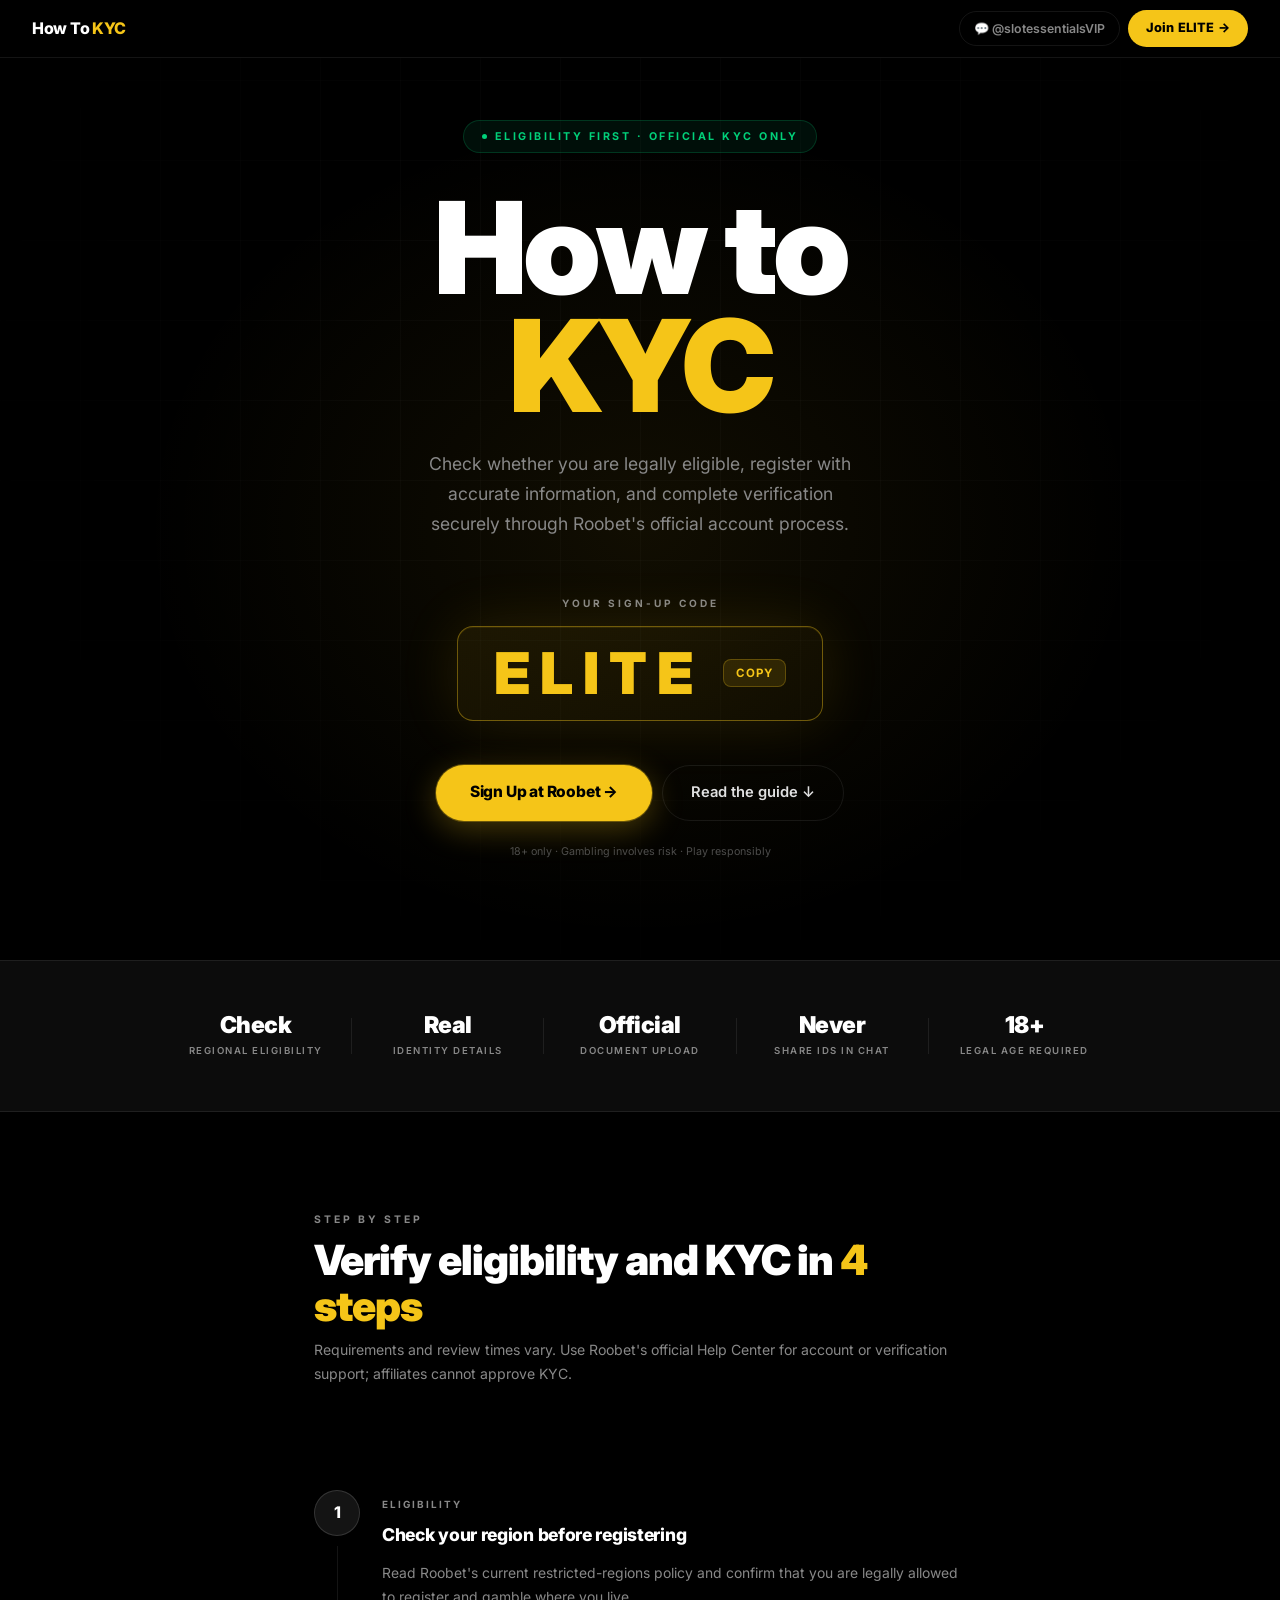
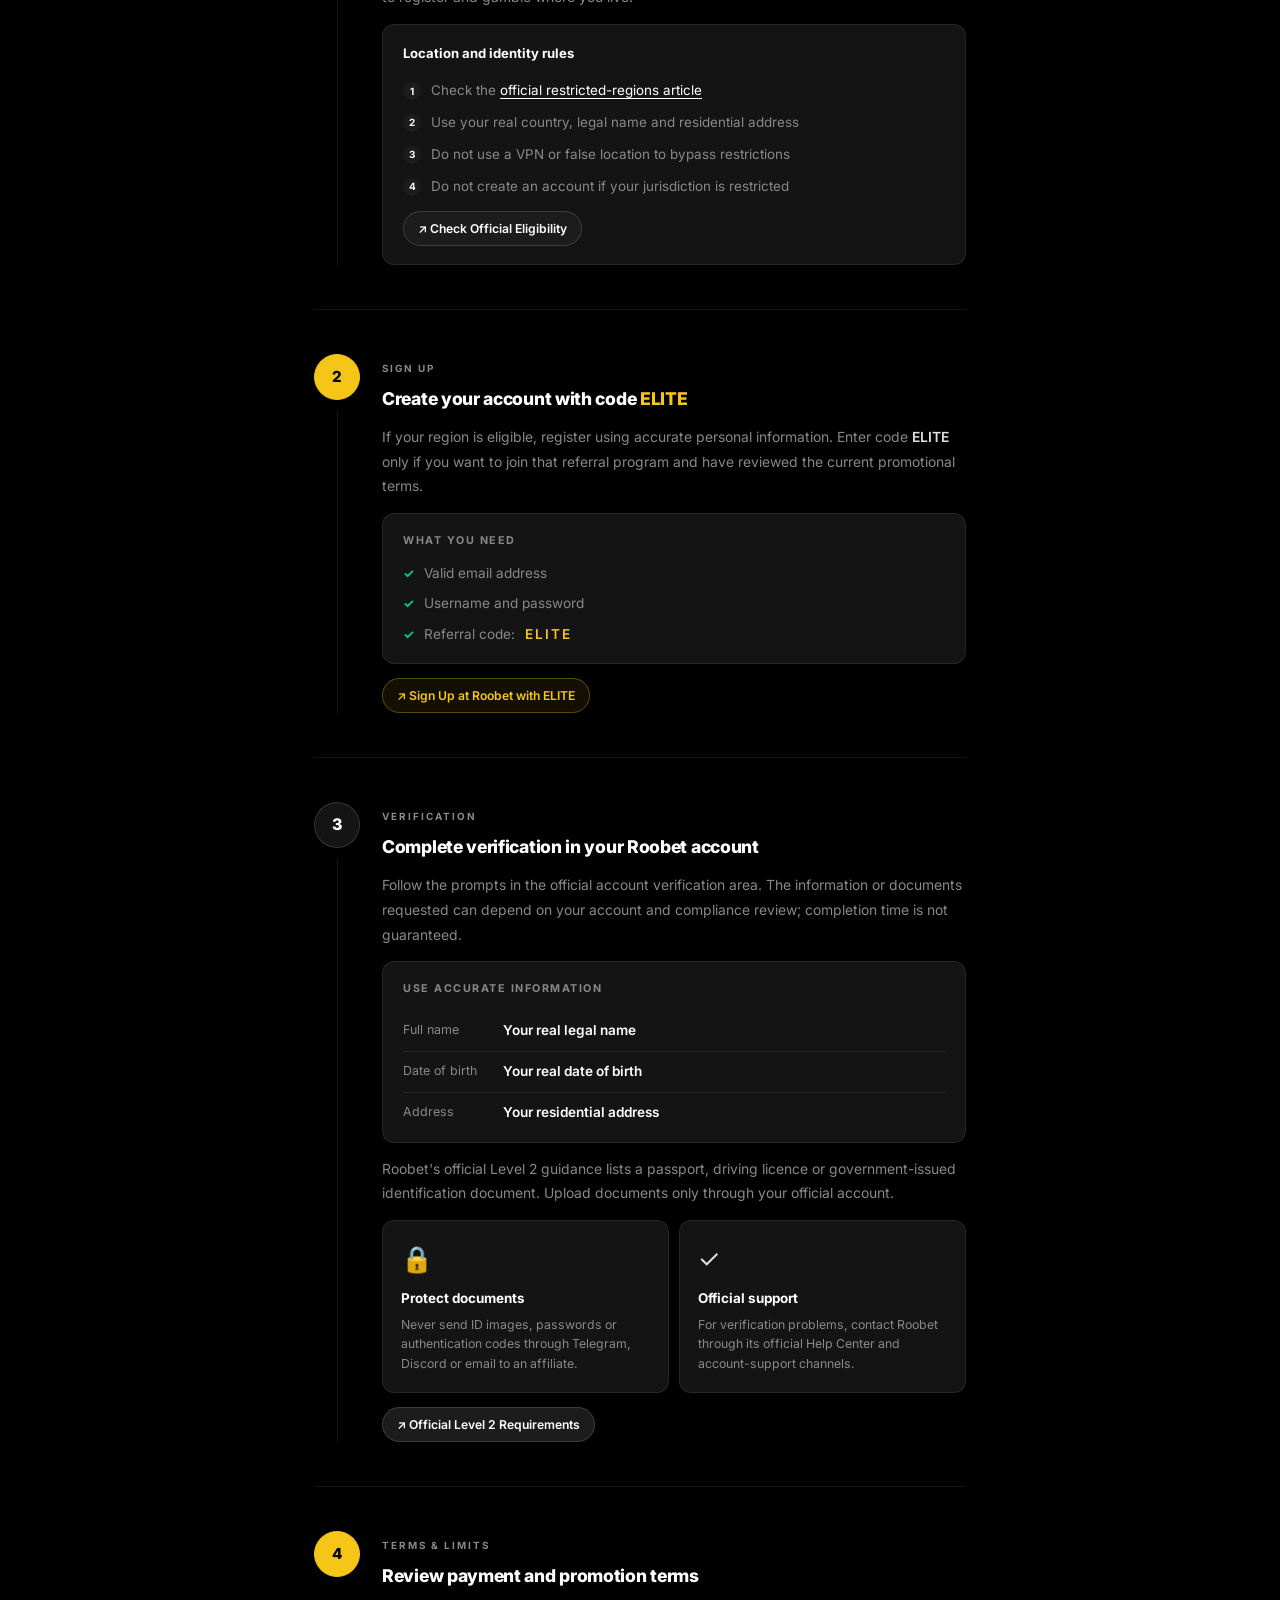
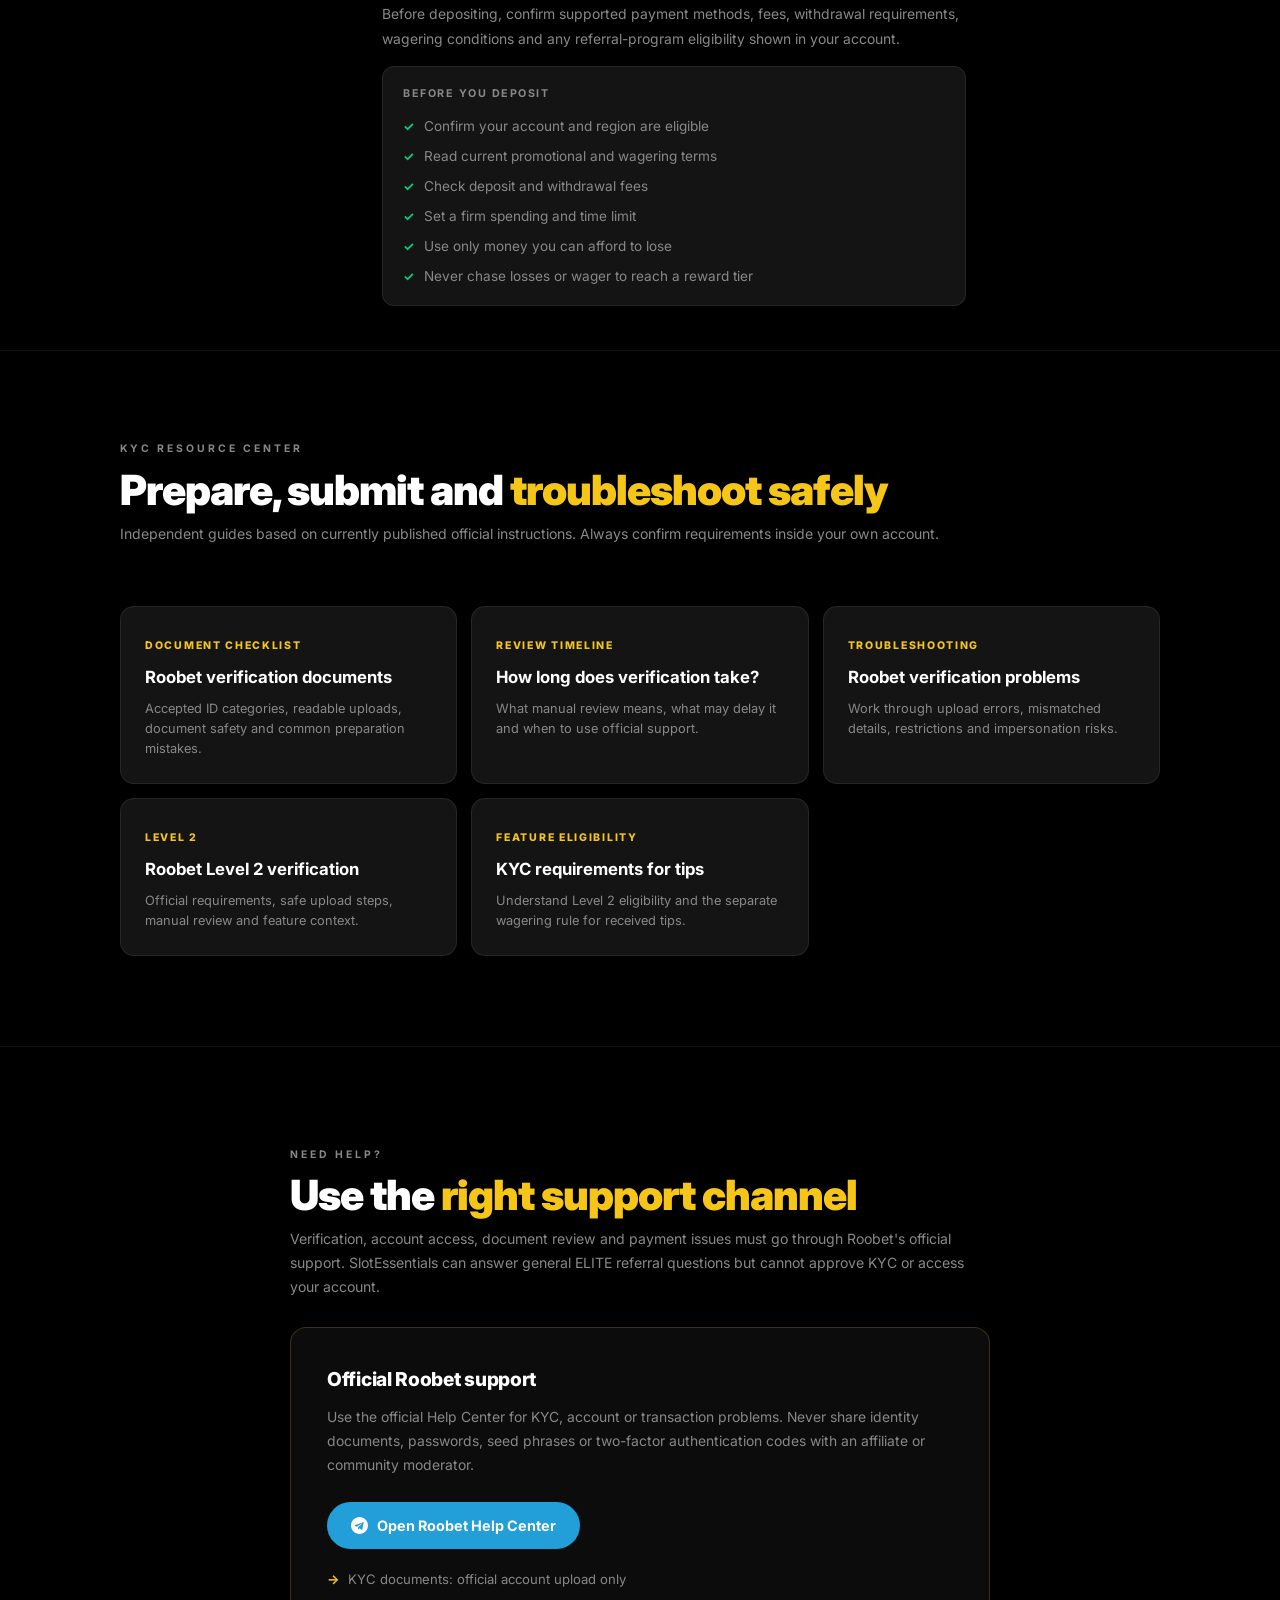
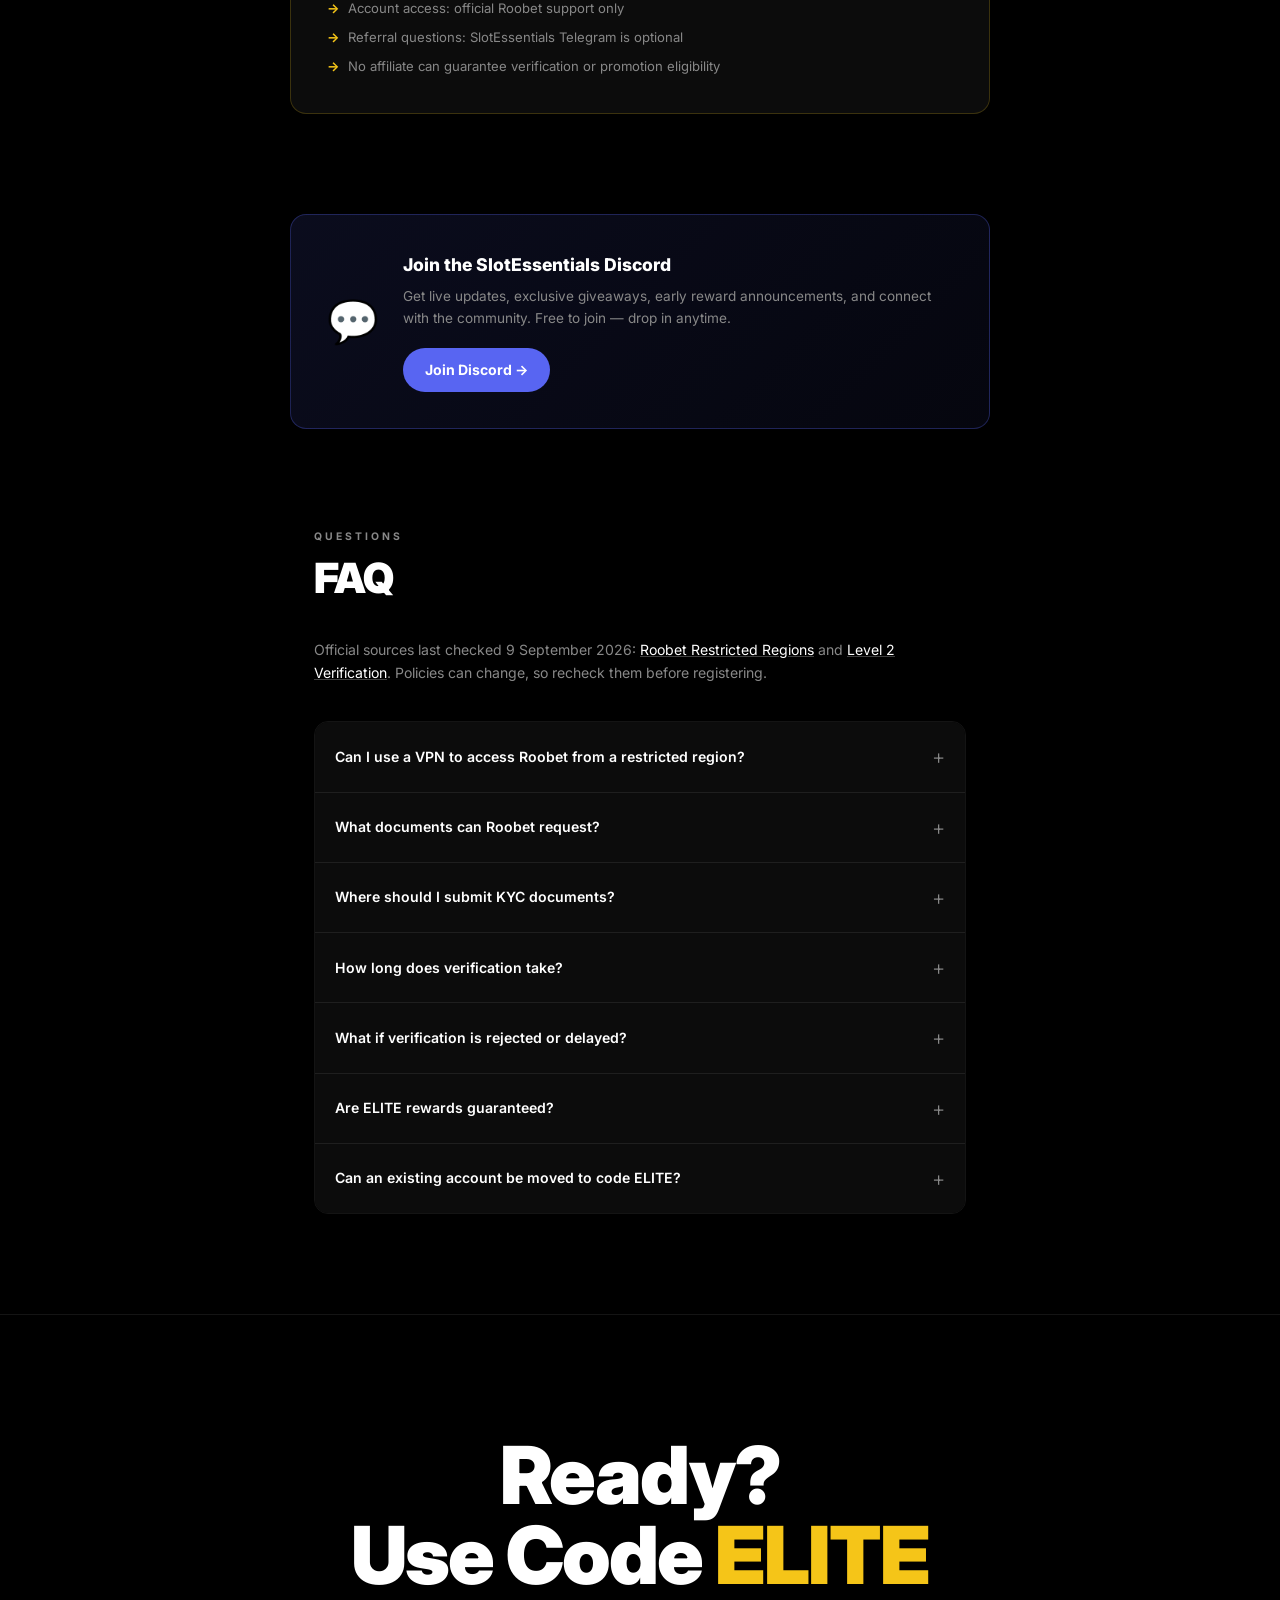
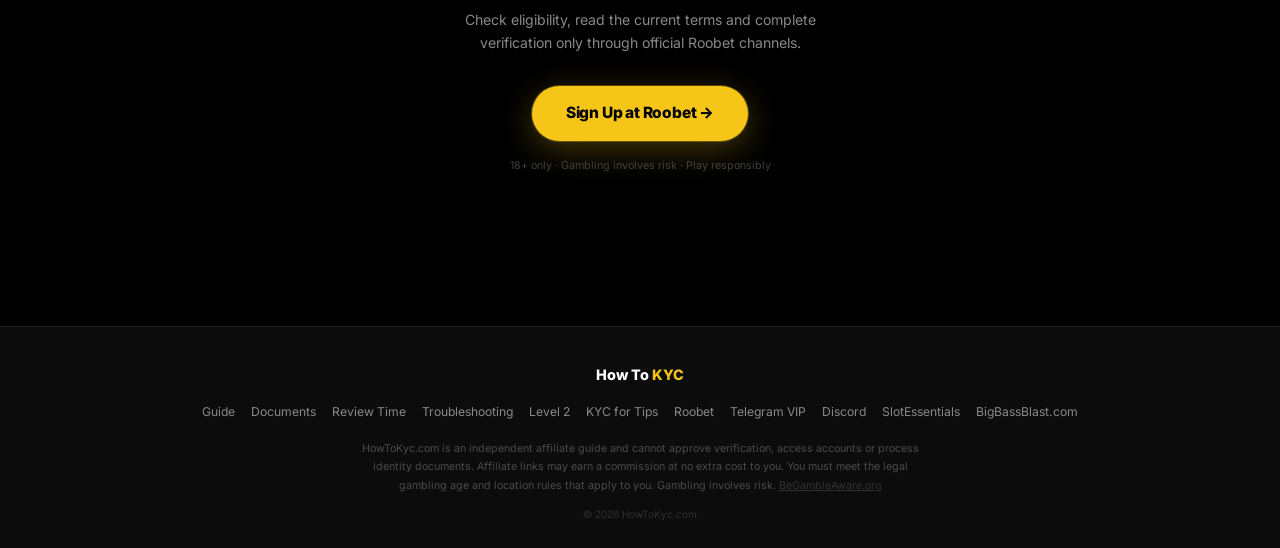
==== commit e282a699: "Add Level 2 and tipping KYC guides" ====
--- a/index.html
+++ b/index.html
@@ -550,6 +550,8 @@
       <a class="cluster-card" href="/roobet-verification-documents.html"><span>Document checklist</span><h3>Roobet verification documents</h3><p>Accepted ID categories, readable uploads, document safety and common preparation mistakes.</p></a>
       <a class="cluster-card" href="/roobet-kyc-verification-time.html"><span>Review timeline</span><h3>How long does verification take?</h3><p>What manual review means, what may delay it and when to use official support.</p></a>
       <a class="cluster-card" href="/roobet-verification-problems.html"><span>Troubleshooting</span><h3>Roobet verification problems</h3><p>Work through upload errors, mismatched details, restrictions and impersonation risks.</p></a>
+      <a class="cluster-card" href="/roobet-level-2-verification.html"><span>Level 2</span><h3>Roobet Level 2 verification</h3><p>Official requirements, safe upload steps, manual review and feature context.</p></a>
+      <a class="cluster-card" href="/roobet-kyc-tips-requirements.html"><span>Feature eligibility</span><h3>KYC requirements for tips</h3><p>Understand Level 2 eligibility and the separate wagering rule for received tips.</p></a>
     </div>
   </div>
 </section>
@@ -624,6 +626,8 @@
     <a href="/roobet-verification-documents.html">Documents</a>
     <a href="/roobet-kyc-verification-time.html">Review Time</a>
     <a href="/roobet-verification-problems.html">Troubleshooting</a>
+    <a href="/roobet-level-2-verification.html">Level 2</a>
+    <a href="/roobet-kyc-tips-requirements.html">KYC for Tips</a>
     <a href="https://roobet.com/?ref=elite" target="_blank" rel="nofollow noopener">Roobet</a>
     <a href="https://t.me/slotessentialsVIP" target="_blank" rel="noopener">Telegram VIP</a>
     <a href="https://discord.gg/FWzUJTN8g" target="_blank" rel="noopener">Discord</a>
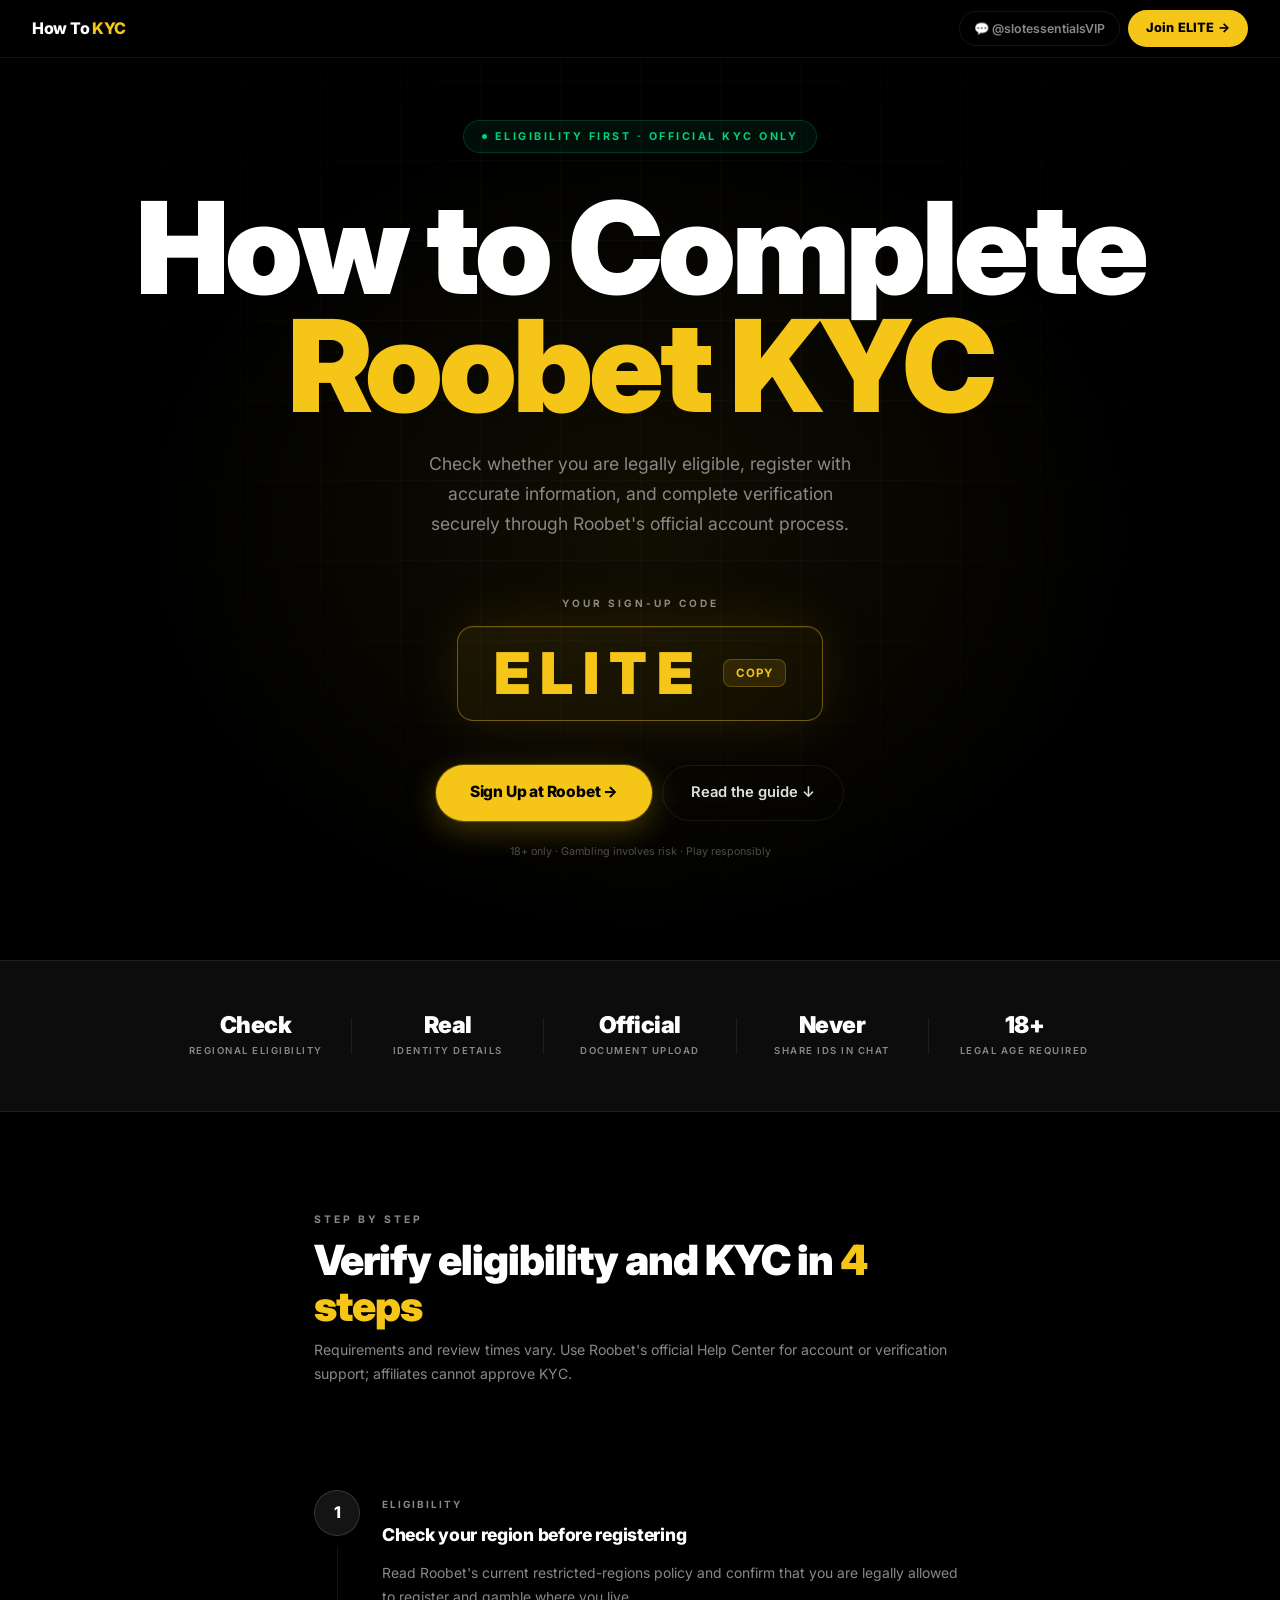
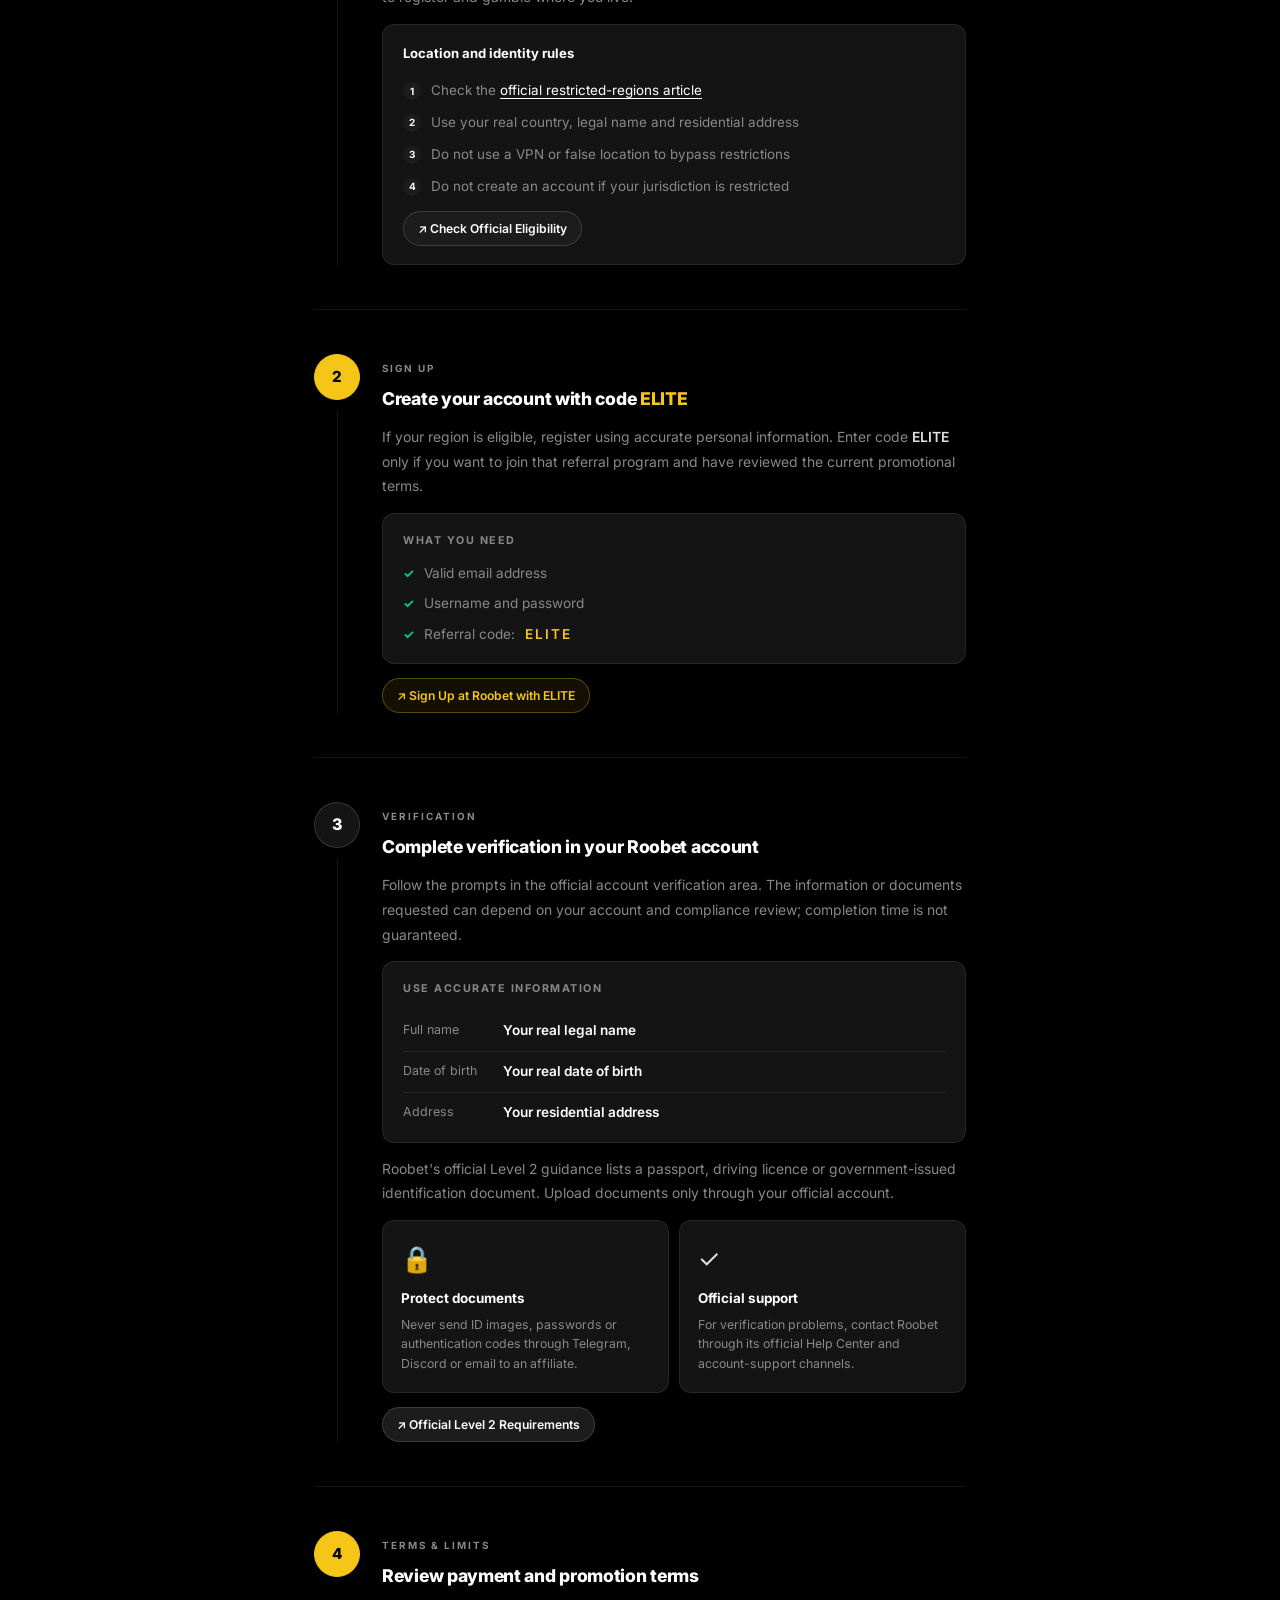
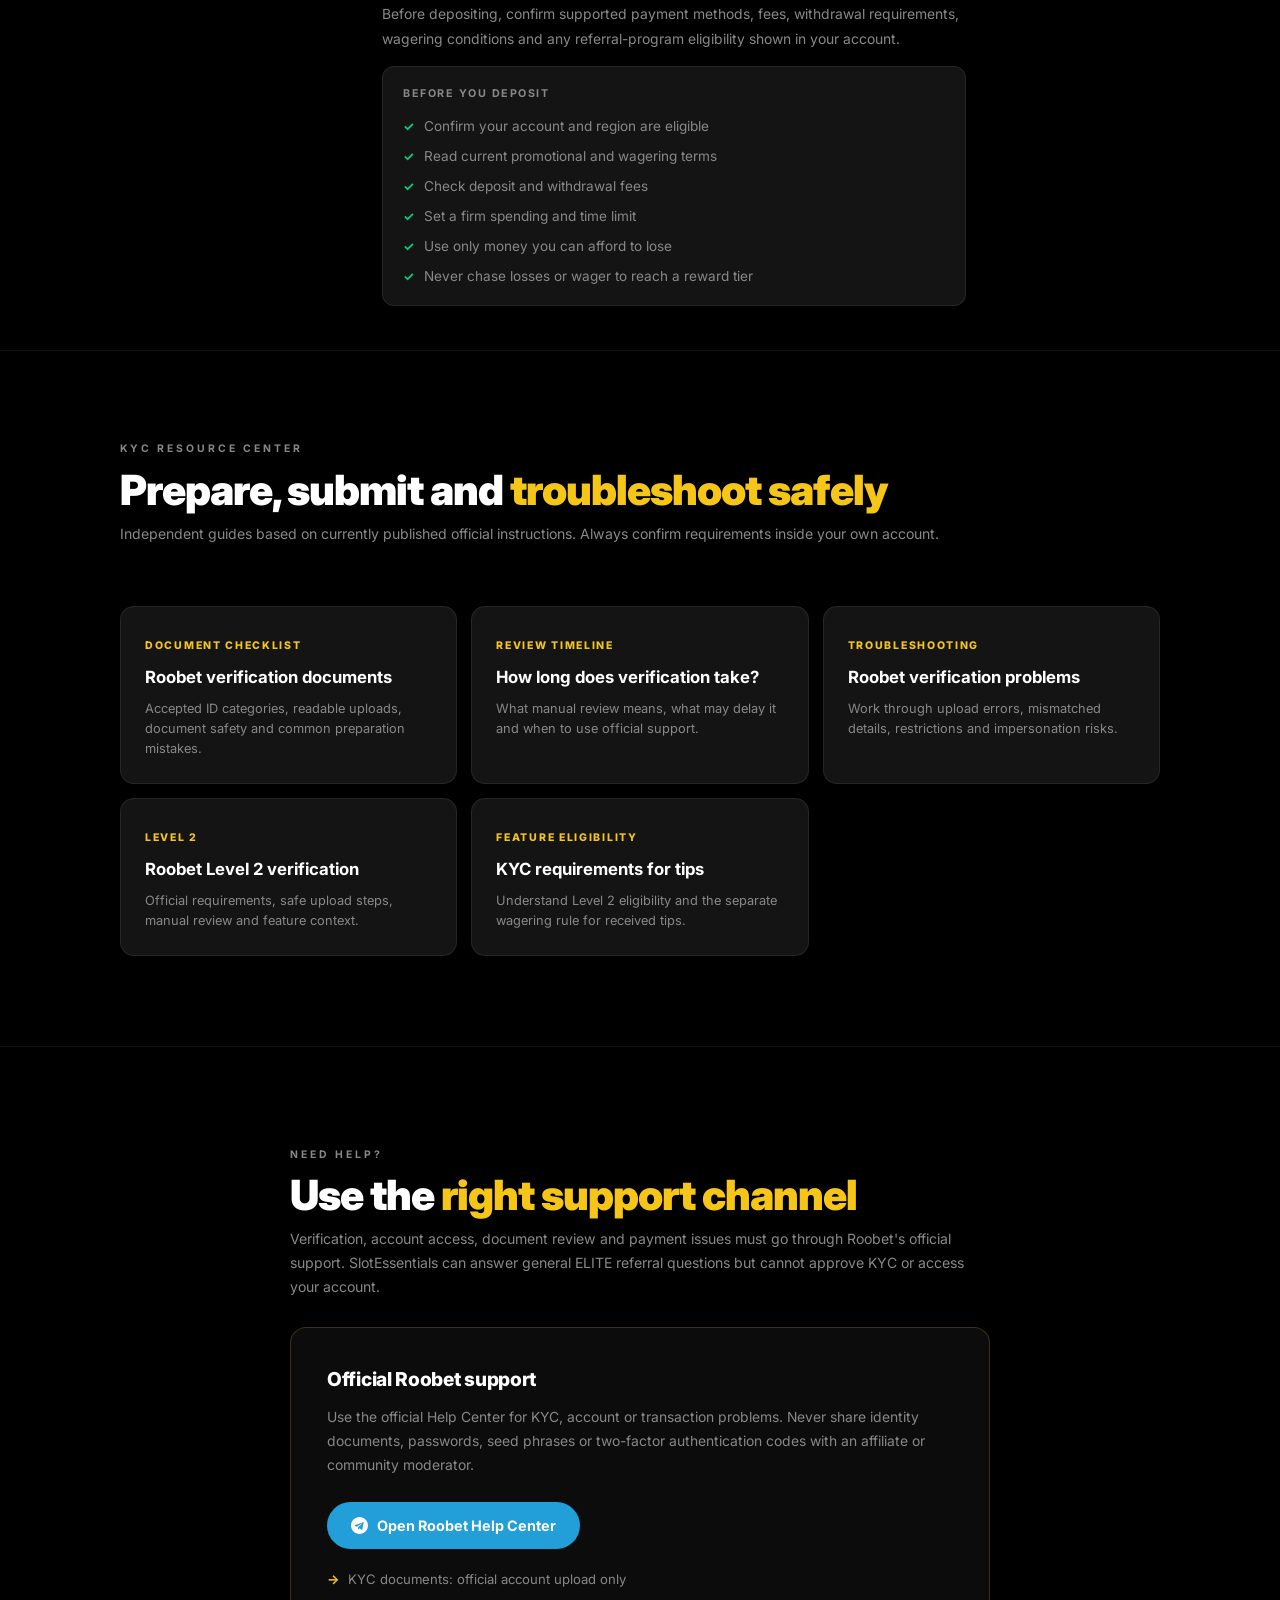
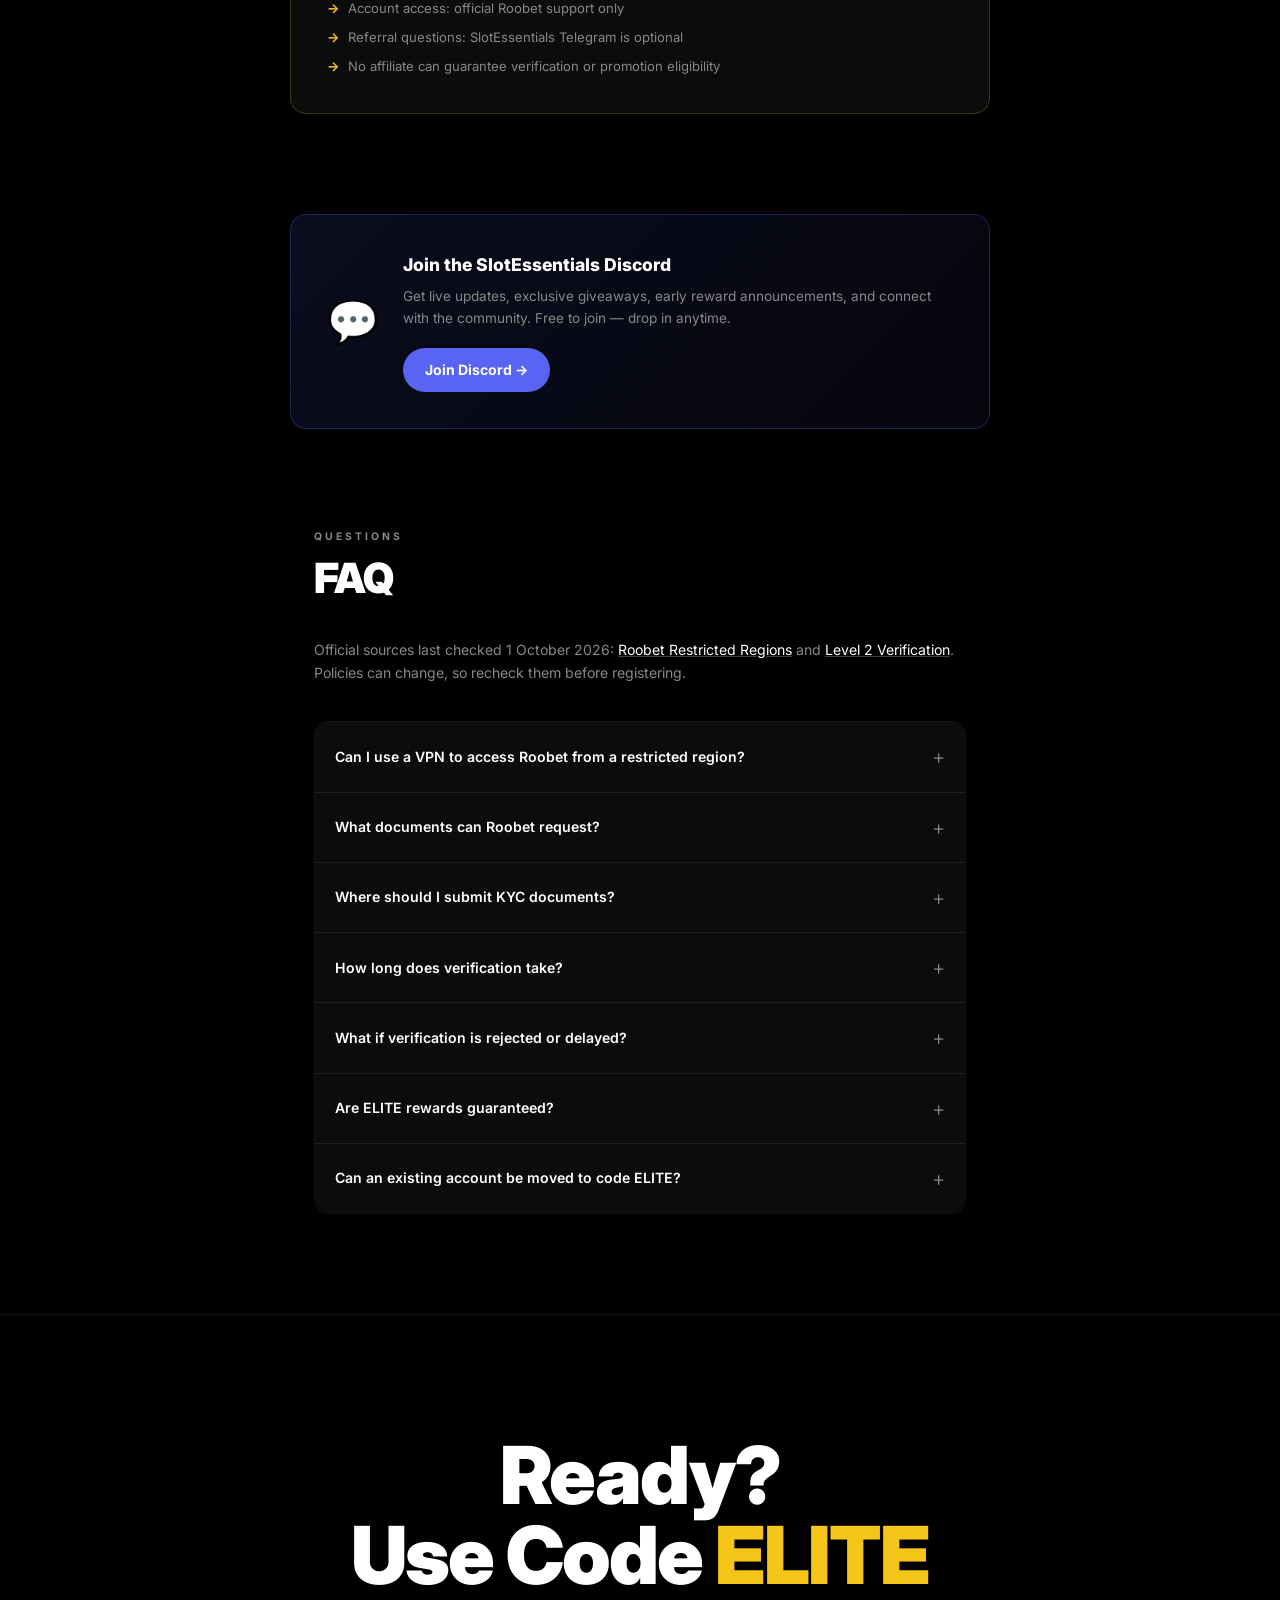
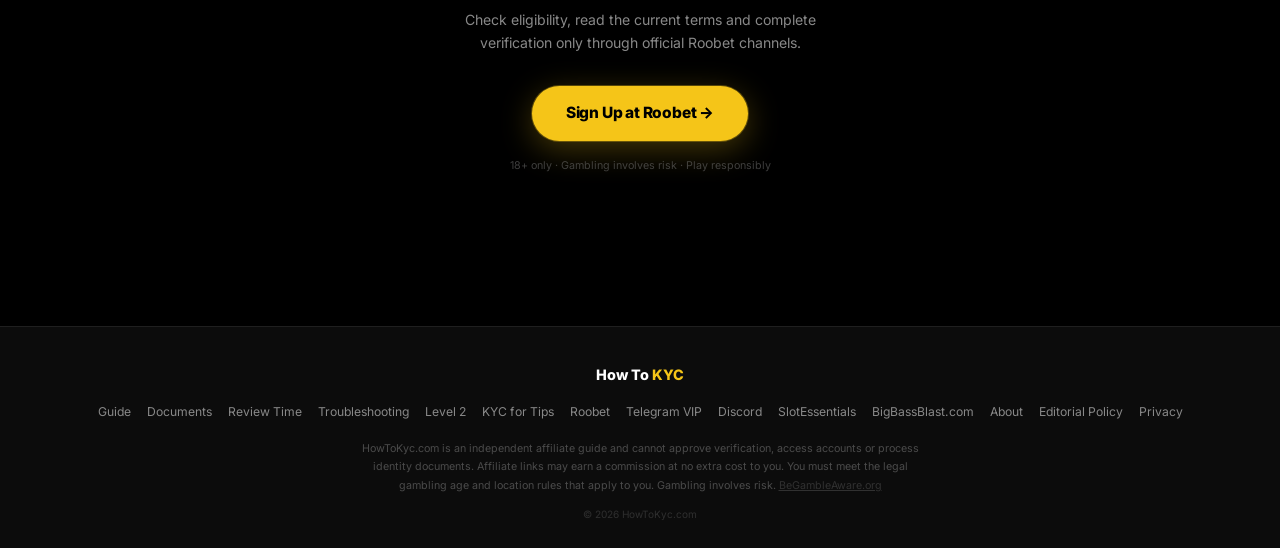
==== commit 331309f1: "Fix HowToKYC canonical URLs and trust signals" ====
--- a/index.html
+++ b/index.html
@@ -31,7 +31,7 @@
         "name": "How to Complete Roobet KYC — Eligibility and Verification Guide",
         "url": "https://www.howtokyc.com/",
         "description": "A responsible guide to regional eligibility, accurate account details, official KYC and document security.",
-        "dateModified": "2026-09-09",
+        "dateModified": "2026-10-01",
         "inLanguage": "en"
       },
       {
@@ -406,7 +406,7 @@
   <a class="logo" href="/">How To <em>KYC</em></a>
   <div class="nav-r">
     <a href="https://t.me/slotessentialsVIP" target="_blank" rel="noopener" class="nav-tg">💬 @slotessentialsVIP</a>
-    <a href="https://roobet.com/?ref=elite" target="_blank" rel="nofollow noopener" class="nav-btn">Join ELITE →</a>
+    <a href="https://roobet.com/?ref=elite" target="_blank" rel="nofollow sponsored noopener" class="nav-btn">Join ELITE →</a>
   </div>
 </nav>
 
@@ -414,7 +414,7 @@
 <section class="hero">
   <div class="live-pill"><div class="live-dot"></div>Eligibility first · Official KYC only</div>
 
-  <h1>How to<br><em>KYC</em></h1>
+  <h1>How to Complete<br><em>Roobet KYC</em></h1>
   <p class="hero-sub">Check whether you are legally eligible, register with accurate information, and complete verification securely through Roobet's official account process.</p>
 
   <div class="elite-block">
@@ -426,7 +426,7 @@
   </div>
 
   <div class="cta-group">
-    <a href="https://roobet.com/?ref=elite" target="_blank" rel="nofollow noopener" class="btn-primary">Sign Up at Roobet →</a>
+    <a href="https://roobet.com/?ref=elite" target="_blank" rel="nofollow sponsored noopener" class="btn-primary">Sign Up at Roobet →</a>
     <a href="#guide" class="btn-outline">Read the guide ↓</a>
   </div>
   <p class="hero-disc">18+ only · Gambling involves risk · Play responsibly</p>
@@ -490,7 +490,7 @@
             <li>Referral code: <strong style="color:var(--gold);letter-spacing:2px;">ELITE</strong></li>
           </ul>
         </div>
-        <a href="https://roobet.com/?ref=elite" target="_blank" rel="nofollow noopener" class="pill-a gold-pill" style="margin-top:14px;">↗ Sign Up at Roobet with ELITE</a>
+        <a href="https://roobet.com/?ref=elite" target="_blank" rel="nofollow sponsored noopener" class="pill-a gold-pill" style="margin-top:14px;">↗ Sign Up at Roobet with ELITE</a>
       </div>
     </div>
 
@@ -547,11 +547,11 @@
     <h2 class="sec-title">Prepare, submit and <em>troubleshoot safely</em></h2>
     <p class="sec-note">Independent guides based on currently published official instructions. Always confirm requirements inside your own account.</p>
     <div class="cluster-grid">
-      <a class="cluster-card" href="/roobet-verification-documents.html"><span>Document checklist</span><h3>Roobet verification documents</h3><p>Accepted ID categories, readable uploads, document safety and common preparation mistakes.</p></a>
-      <a class="cluster-card" href="/roobet-kyc-verification-time.html"><span>Review timeline</span><h3>How long does verification take?</h3><p>What manual review means, what may delay it and when to use official support.</p></a>
-      <a class="cluster-card" href="/roobet-verification-problems.html"><span>Troubleshooting</span><h3>Roobet verification problems</h3><p>Work through upload errors, mismatched details, restrictions and impersonation risks.</p></a>
-      <a class="cluster-card" href="/roobet-level-2-verification.html"><span>Level 2</span><h3>Roobet Level 2 verification</h3><p>Official requirements, safe upload steps, manual review and feature context.</p></a>
-      <a class="cluster-card" href="/roobet-kyc-tips-requirements.html"><span>Feature eligibility</span><h3>KYC requirements for tips</h3><p>Understand Level 2 eligibility and the separate wagering rule for received tips.</p></a>
+      <a class="cluster-card" href="/roobet-verification-documents"><span>Document checklist</span><h3>Roobet verification documents</h3><p>Accepted ID categories, readable uploads, document safety and common preparation mistakes.</p></a>
+      <a class="cluster-card" href="/roobet-kyc-verification-time"><span>Review timeline</span><h3>How long does verification take?</h3><p>What manual review means, what may delay it and when to use official support.</p></a>
+      <a class="cluster-card" href="/roobet-verification-problems"><span>Troubleshooting</span><h3>Roobet verification problems</h3><p>Work through upload errors, mismatched details, restrictions and impersonation risks.</p></a>
+      <a class="cluster-card" href="/roobet-level-2-verification"><span>Level 2</span><h3>Roobet Level 2 verification</h3><p>Official requirements, safe upload steps, manual review and feature context.</p></a>
+      <a class="cluster-card" href="/roobet-kyc-tips-requirements"><span>Feature eligibility</span><h3>KYC requirements for tips</h3><p>Understand Level 2 eligibility and the separate wagering rule for received tips.</p></a>
     </div>
   </div>
 </section>
@@ -599,7 +599,7 @@
 <div class="faq">
   <p class="eyebrow">Questions</p>
   <h2 class="sec-title" style="margin-bottom:36px;">FAQ</h2>
-  <p class="sec-note" style="margin-bottom:24px;">Official sources last checked 9 September 2026: <a href="https://help.roobet.com/en/articles/13686927-roobet-restricted-regions" target="_blank" rel="noopener noreferrer">Roobet Restricted Regions</a> and <a href="https://help.roobet.com/en/articles/14709132-level-2-verification" target="_blank" rel="noopener noreferrer">Level 2 Verification</a>. Policies can change, so recheck them before registering.</p>
+  <p class="sec-note" style="margin-bottom:24px;">Official sources last checked 1 October 2026: <a href="https://help.roobet.com/en/articles/13686927-roobet-restricted-regions" target="_blank" rel="noopener noreferrer">Roobet Restricted Regions</a> and <a href="https://help.roobet.com/en/articles/14709132-level-2-verification" target="_blank" rel="noopener noreferrer">Level 2 Verification</a>. Policies can change, so recheck them before registering.</p>
   <div class="faq-list">
     <details class="fi"><summary>Can I use a VPN to access Roobet from a restricted region?</summary><div class="fb">No. Do not use a VPN, false address or another person's identity to bypass geographic restrictions. Check the <a href="https://help.roobet.com/en/articles/13686927-roobet-restricted-regions" target="_blank" rel="noopener noreferrer">official restricted-regions policy</a> before registering.</div></details>
     <details class="fi"><summary>What documents can Roobet request?</summary><div class="fb">Roobet's official Level 2 article lists a passport, driving licence or government-issued identification document. Requirements can vary by account and compliance review.</div></details>
@@ -615,7 +615,7 @@
 <div class="final">
   <h2>Ready?<br>Use Code <em>ELITE</em></h2>
   <p>Check eligibility, read the current terms and complete verification only through official Roobet channels.</p>
-  <a href="https://roobet.com/?ref=elite" target="_blank" rel="nofollow noopener" class="btn-primary">Sign Up at Roobet →</a>
+  <a href="https://roobet.com/?ref=elite" target="_blank" rel="nofollow sponsored noopener" class="btn-primary">Sign Up at Roobet →</a>
   <p style="font-size:0.67rem;color:var(--muted);margin-top:16px;opacity:0.45;">18+ only · Gambling involves risk · Play responsibly</p>
 </div>
 
@@ -623,16 +623,19 @@
   <span class="footer-logo">How To <em>KYC</em></span>
   <div class="footer-links">
     <a href="/#guide">Guide</a>
-    <a href="/roobet-verification-documents.html">Documents</a>
-    <a href="/roobet-kyc-verification-time.html">Review Time</a>
-    <a href="/roobet-verification-problems.html">Troubleshooting</a>
-    <a href="/roobet-level-2-verification.html">Level 2</a>
-    <a href="/roobet-kyc-tips-requirements.html">KYC for Tips</a>
-    <a href="https://roobet.com/?ref=elite" target="_blank" rel="nofollow noopener">Roobet</a>
+    <a href="/roobet-verification-documents">Documents</a>
+    <a href="/roobet-kyc-verification-time">Review Time</a>
+    <a href="/roobet-verification-problems">Troubleshooting</a>
+    <a href="/roobet-level-2-verification">Level 2</a>
+    <a href="/roobet-kyc-tips-requirements">KYC for Tips</a>
+    <a href="https://roobet.com/?ref=elite" target="_blank" rel="nofollow sponsored noopener">Roobet</a>
     <a href="https://t.me/slotessentialsVIP" target="_blank" rel="noopener">Telegram VIP</a>
     <a href="https://discord.gg/FWzUJTN8g" target="_blank" rel="noopener">Discord</a>
     <a href="https://slotessentials.com" target="_blank" rel="noopener">SlotEssentials</a>
     <a href="https://bigbassblast.com" target="_blank" rel="noopener">BigBassBlast.com</a>
+    <a href="/about">About</a>
+    <a href="/editorial-policy">Editorial Policy</a>
+    <a href="/privacy">Privacy</a>
   </div>
   <p class="footer-disc">HowToKyc.com is an independent affiliate guide and cannot approve verification, access accounts or process identity documents. Affiliate links may earn a commission at no extra cost to you. You must meet the legal gambling age and location rules that apply to you. Gambling involves risk. <a href="https://www.begambleaware.org" target="_blank" rel="noopener noreferrer" style="color:rgba(255,255,255,0.3);">BeGambleAware.org</a></p>
   <p class="footer-copy">© 2026 HowToKyc.com</p>
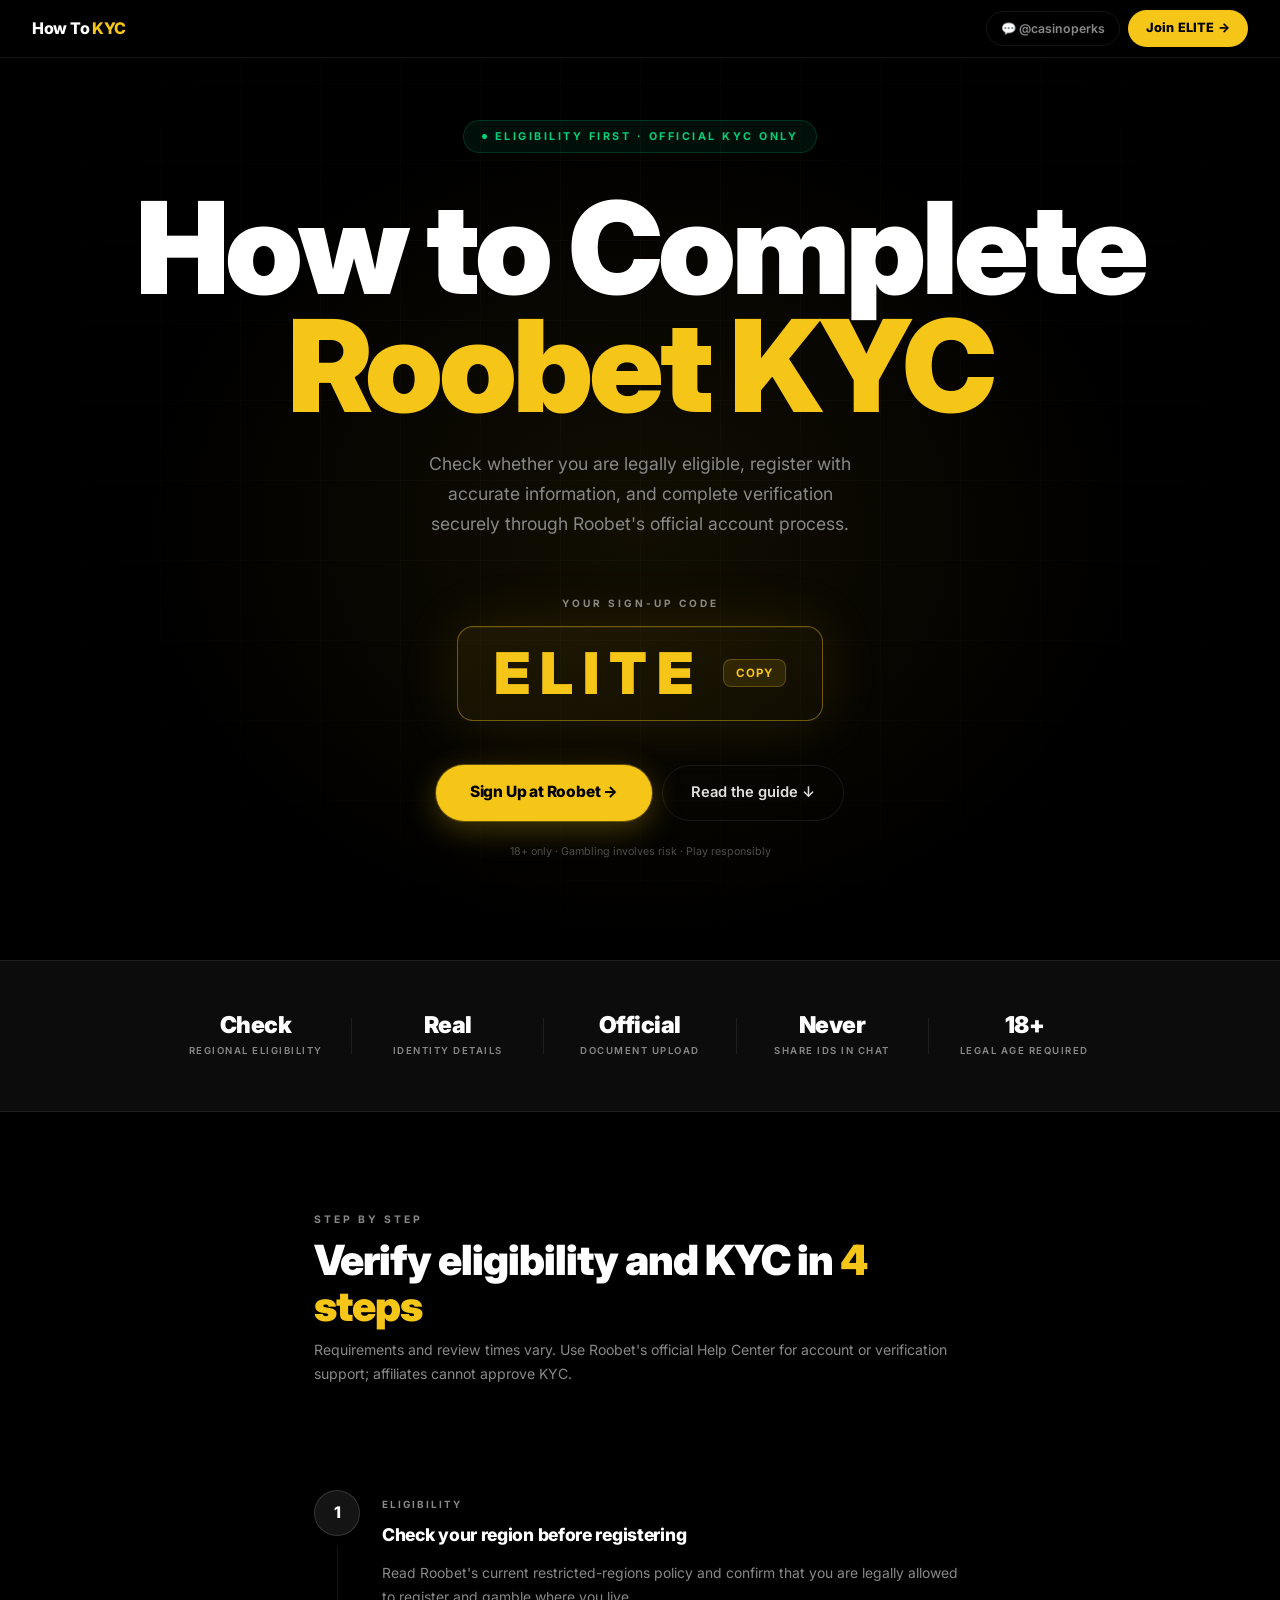
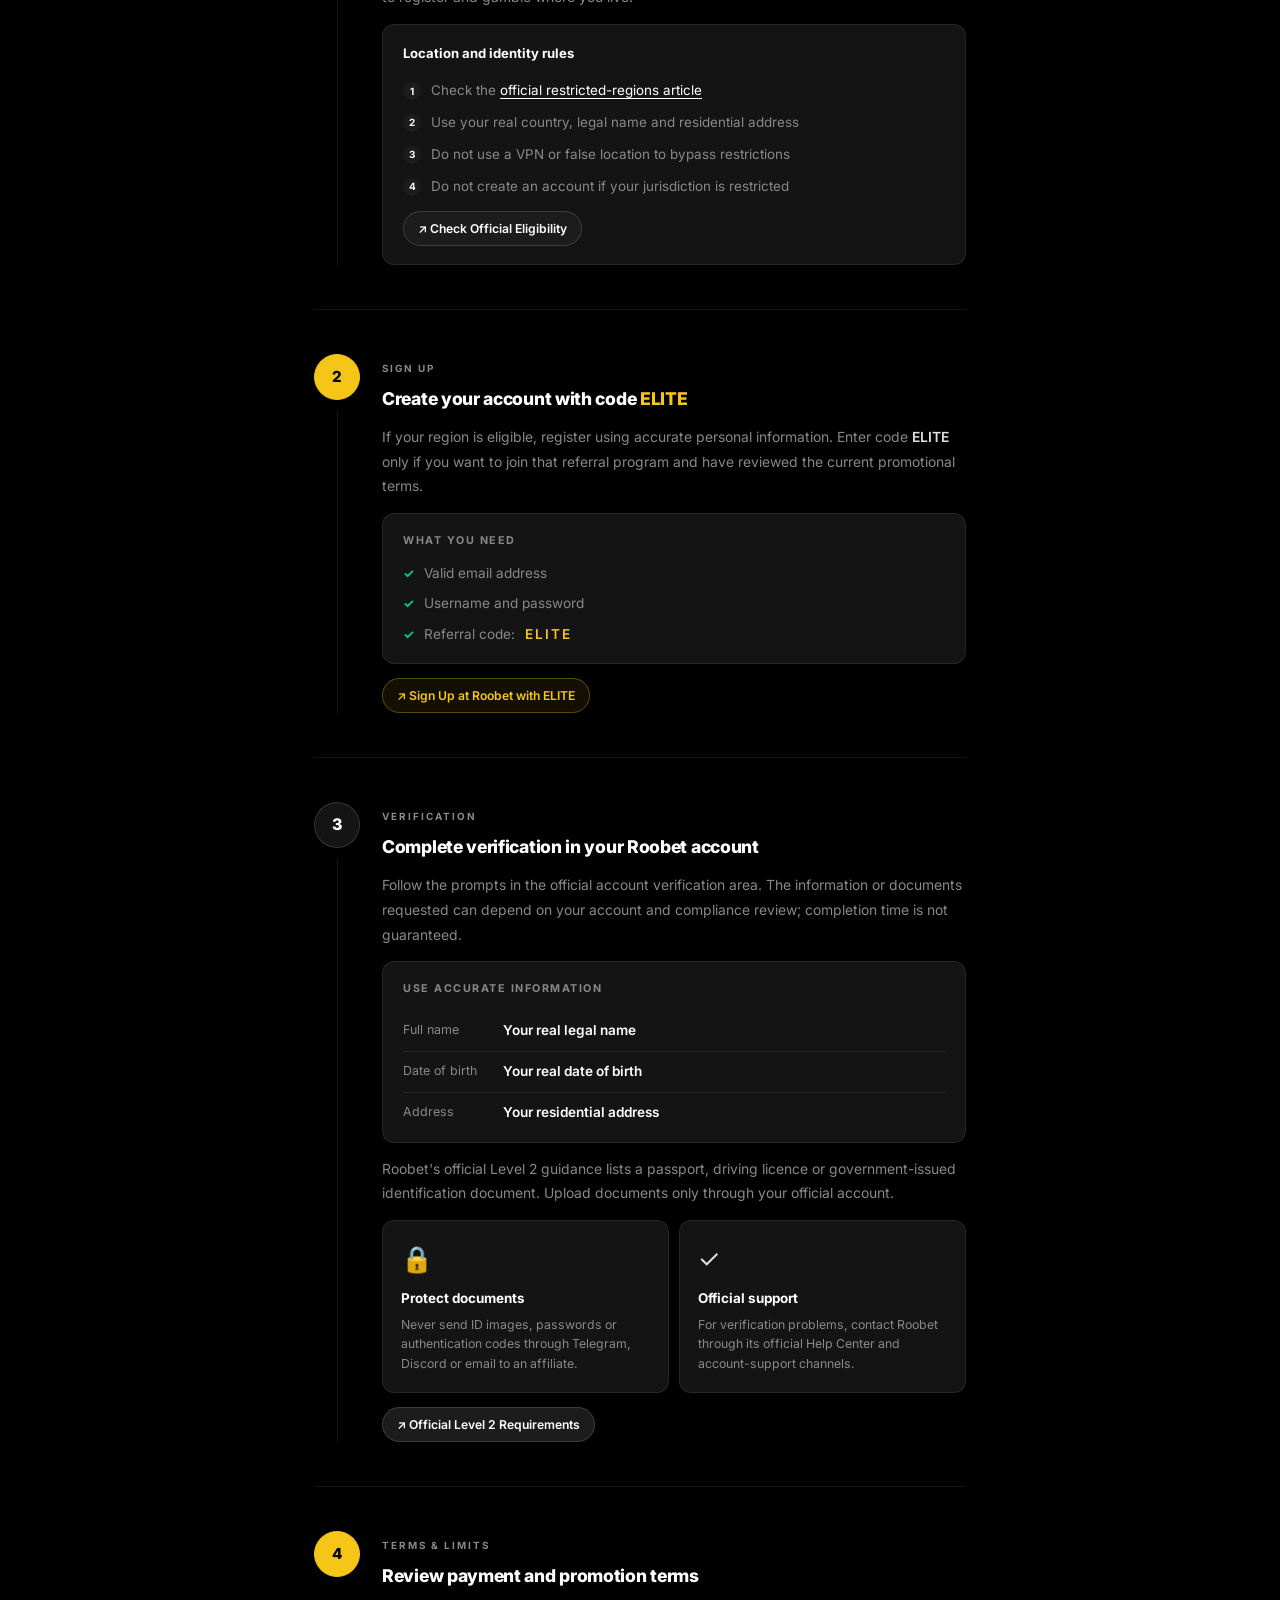
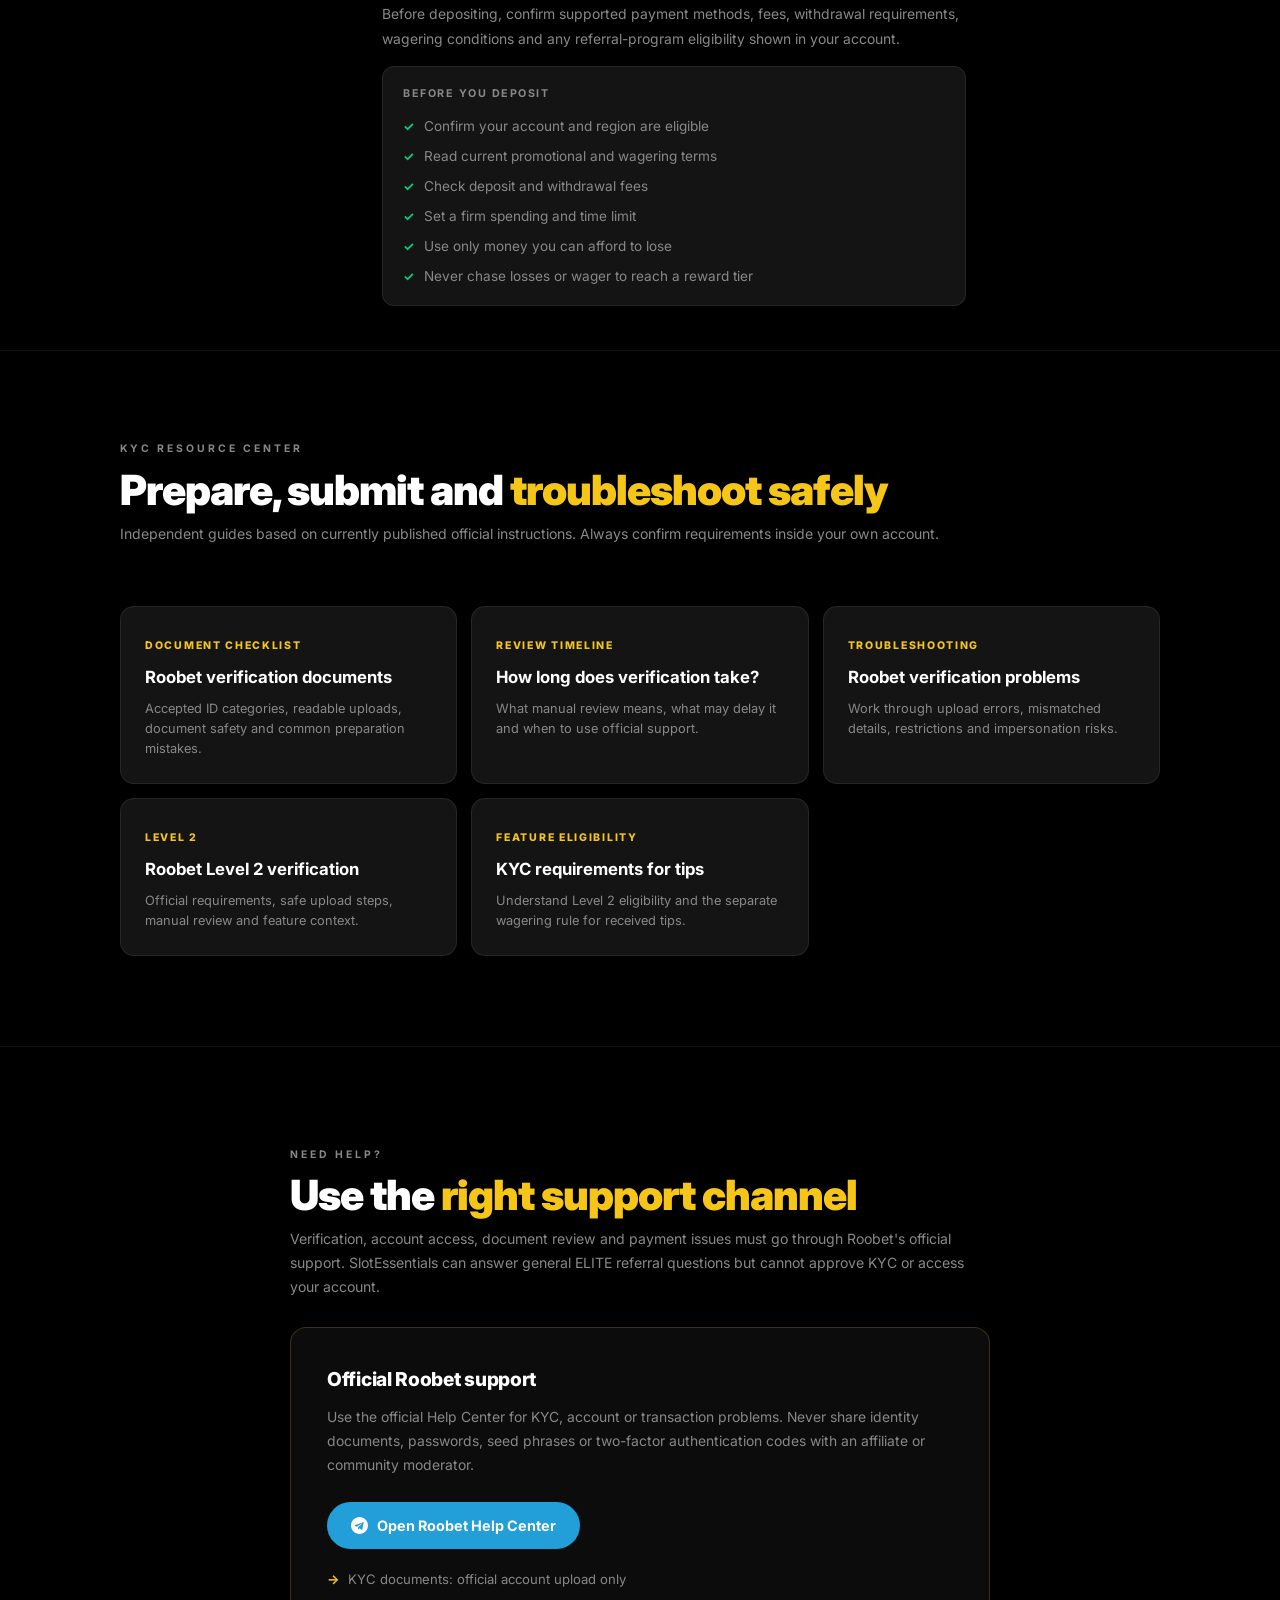
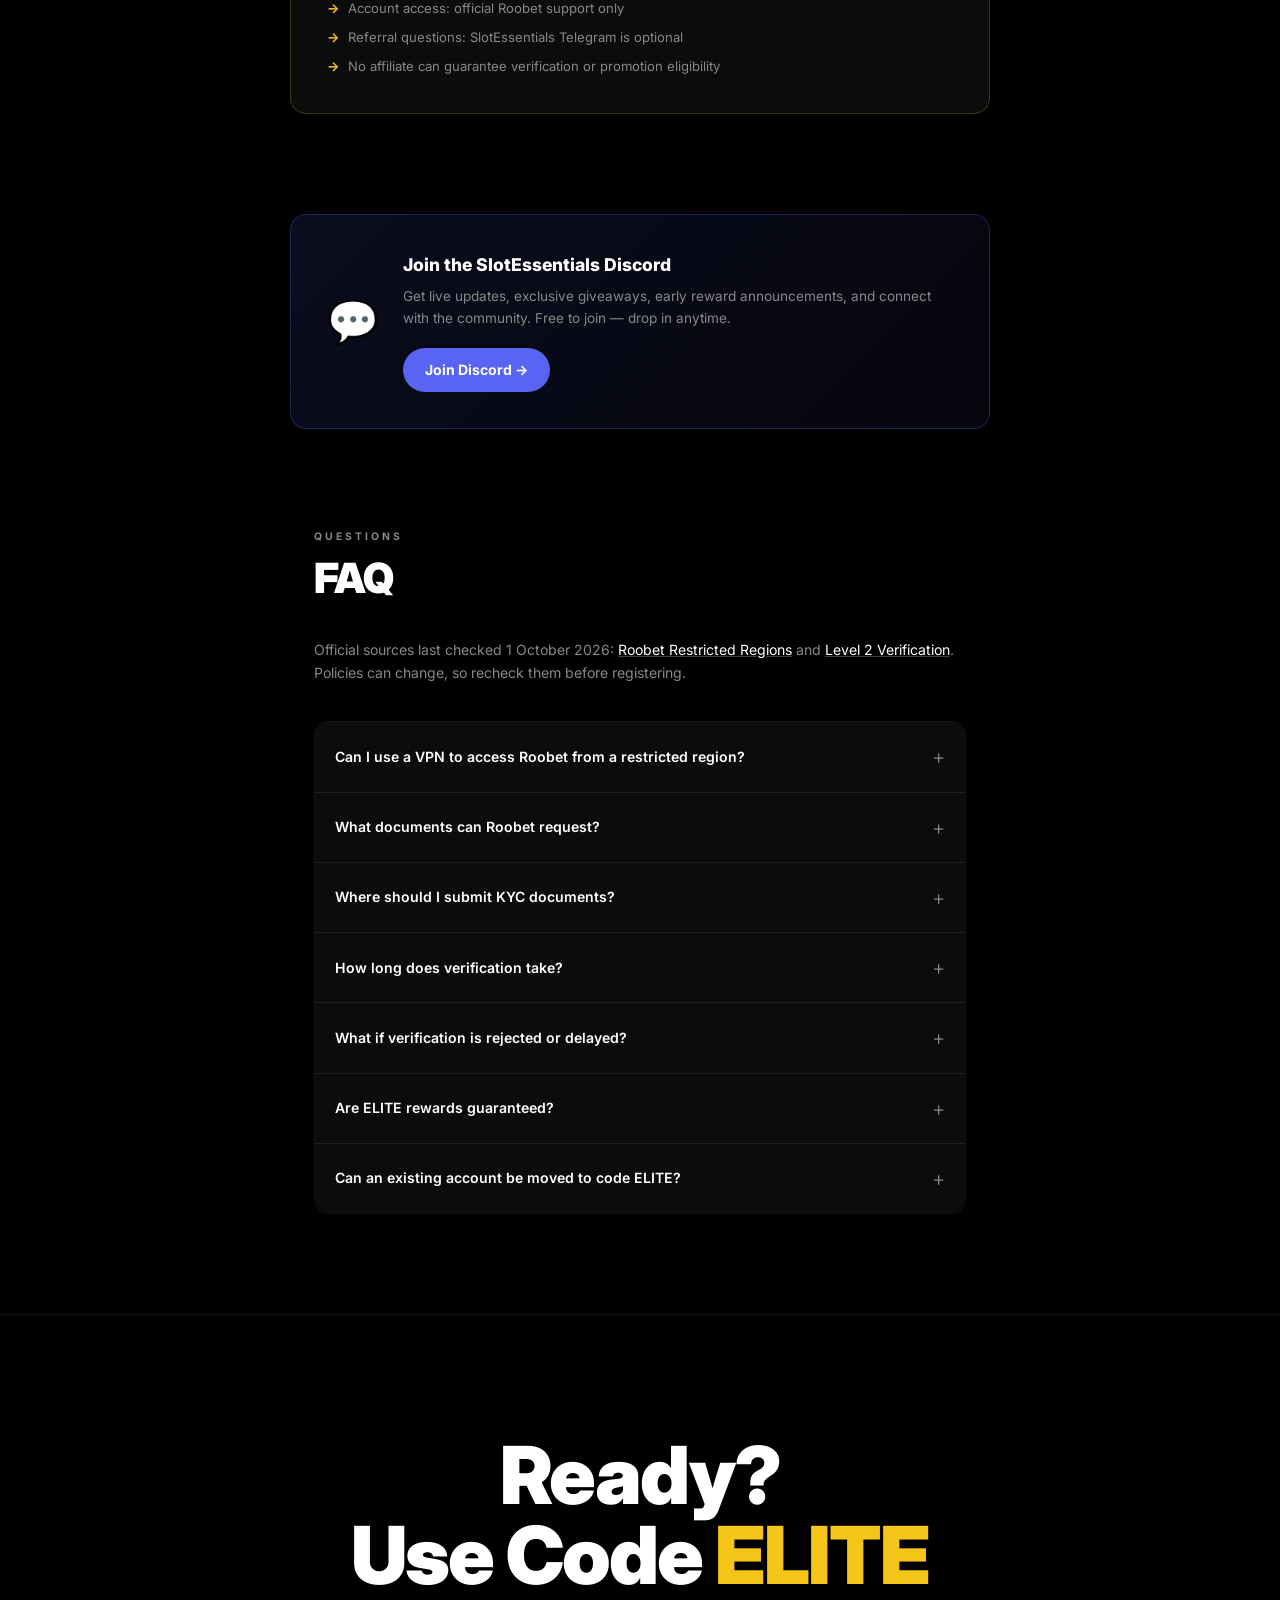
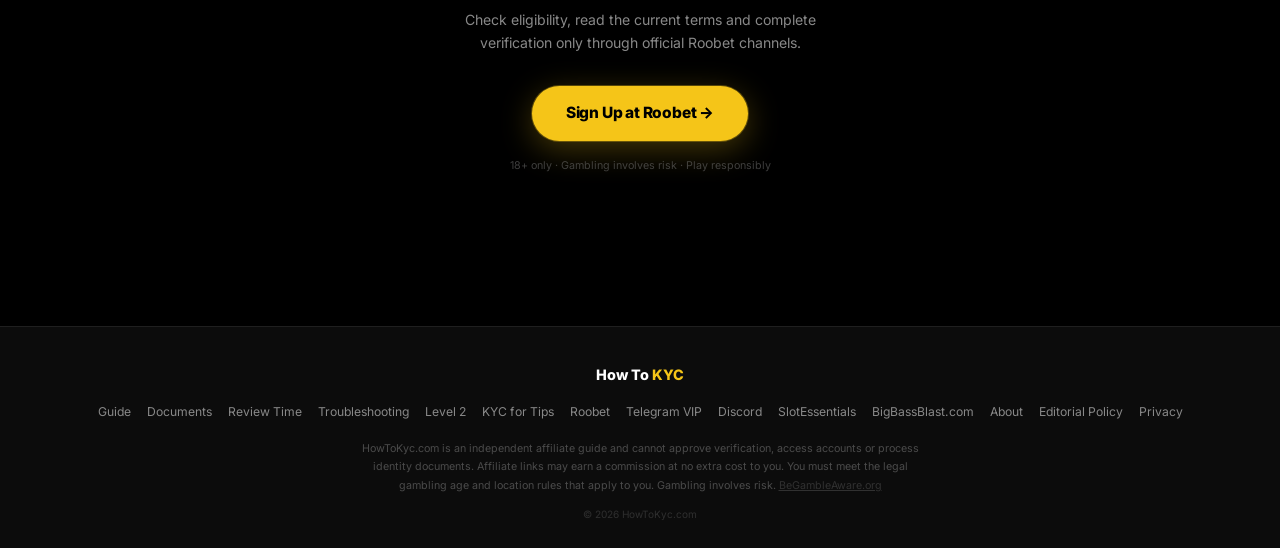
==== commit f48510f5: "Update Telegram VIP links to CasinoPerks" ====
--- a/index.html
+++ b/index.html
@@ -405,7 +405,7 @@
 <nav>
   <a class="logo" href="/">How To <em>KYC</em></a>
   <div class="nav-r">
-    <a href="https://t.me/slotessentialsVIP" target="_blank" rel="noopener" class="nav-tg">💬 @slotessentialsVIP</a>
+    <a href="https://t.me/casinoperks" target="_blank" rel="noopener" class="nav-tg">💬 @casinoperks</a>
     <a href="https://roobet.com/?ref=elite" target="_blank" rel="nofollow sponsored noopener" class="nav-btn">Join ELITE →</a>
   </div>
 </nav>
@@ -629,7 +629,7 @@
     <a href="/roobet-level-2-verification">Level 2</a>
     <a href="/roobet-kyc-tips-requirements">KYC for Tips</a>
     <a href="https://roobet.com/?ref=elite" target="_blank" rel="nofollow sponsored noopener">Roobet</a>
-    <a href="https://t.me/slotessentialsVIP" target="_blank" rel="noopener">Telegram VIP</a>
+    <a href="https://t.me/casinoperks" target="_blank" rel="noopener">Telegram VIP</a>
     <a href="https://discord.gg/FWzUJTN8g" target="_blank" rel="noopener">Discord</a>
     <a href="https://slotessentials.com" target="_blank" rel="noopener">SlotEssentials</a>
     <a href="https://bigbassblast.com" target="_blank" rel="noopener">BigBassBlast.com</a>
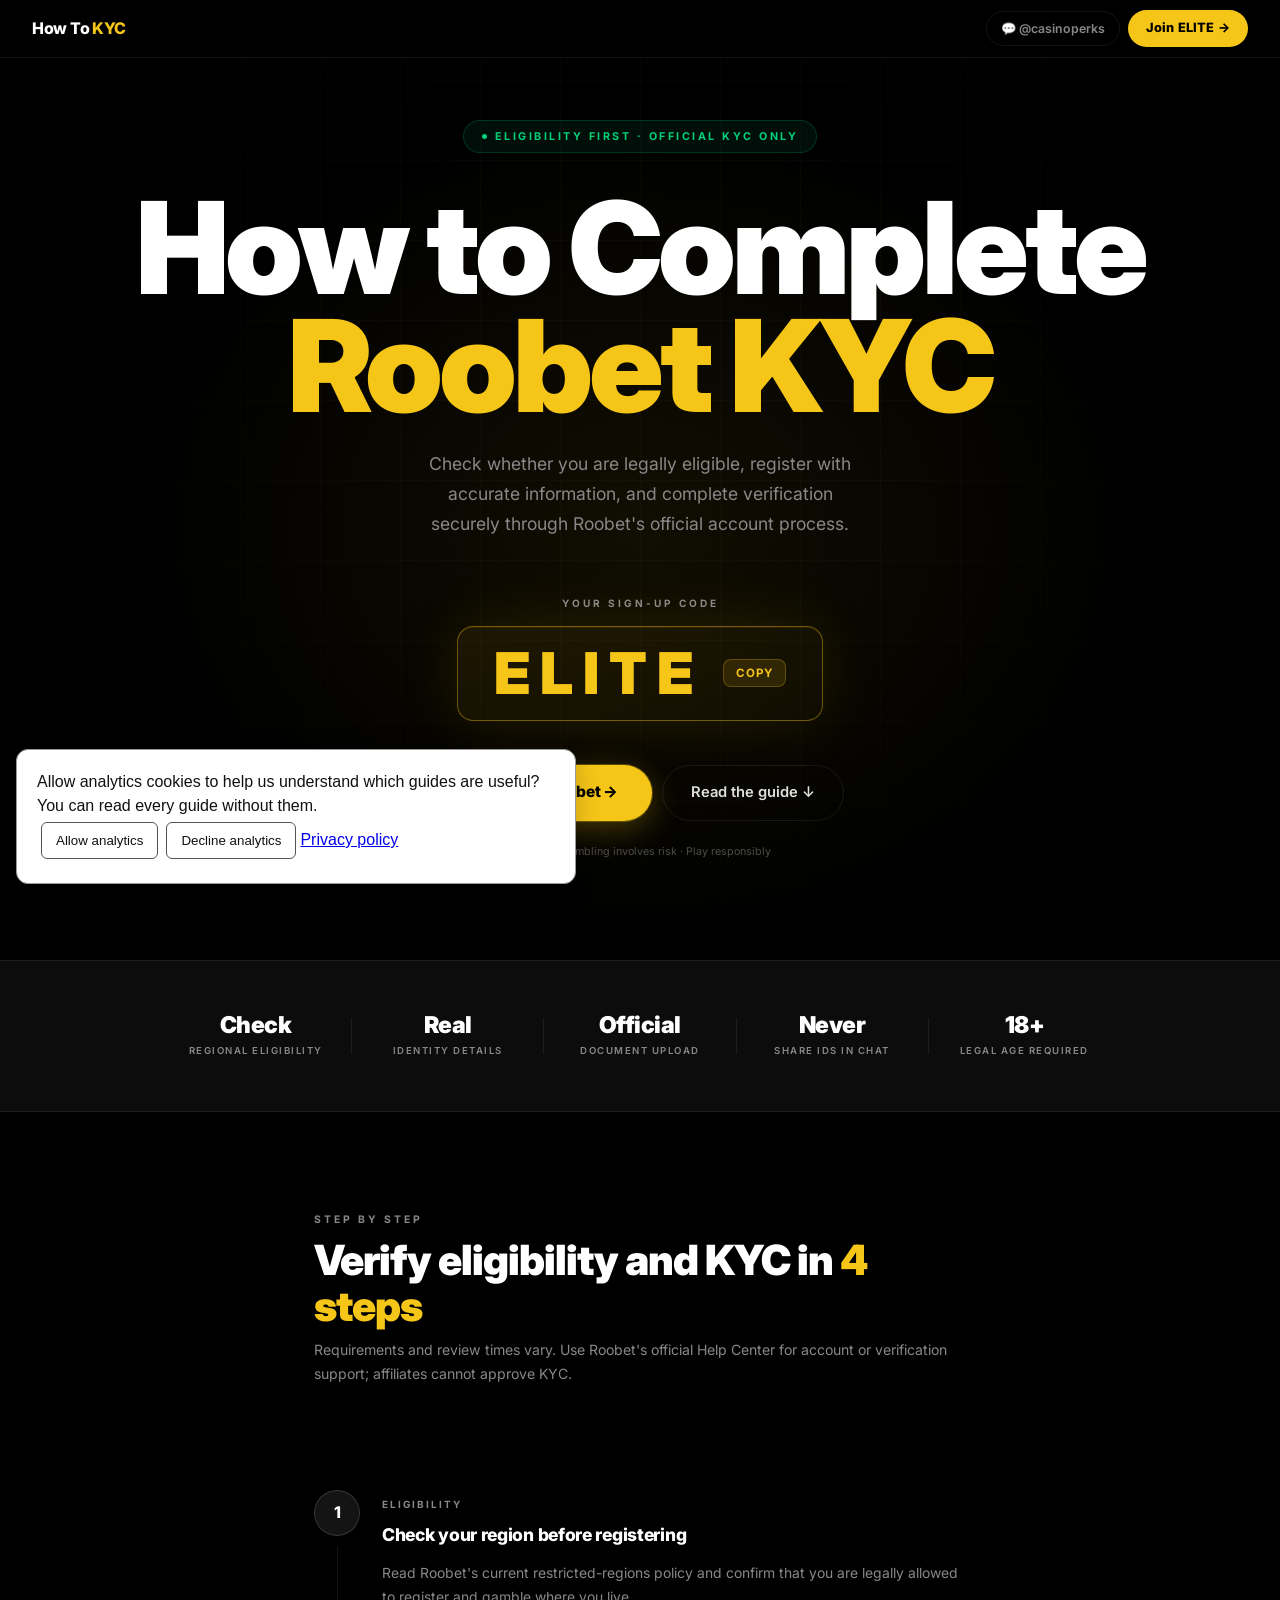
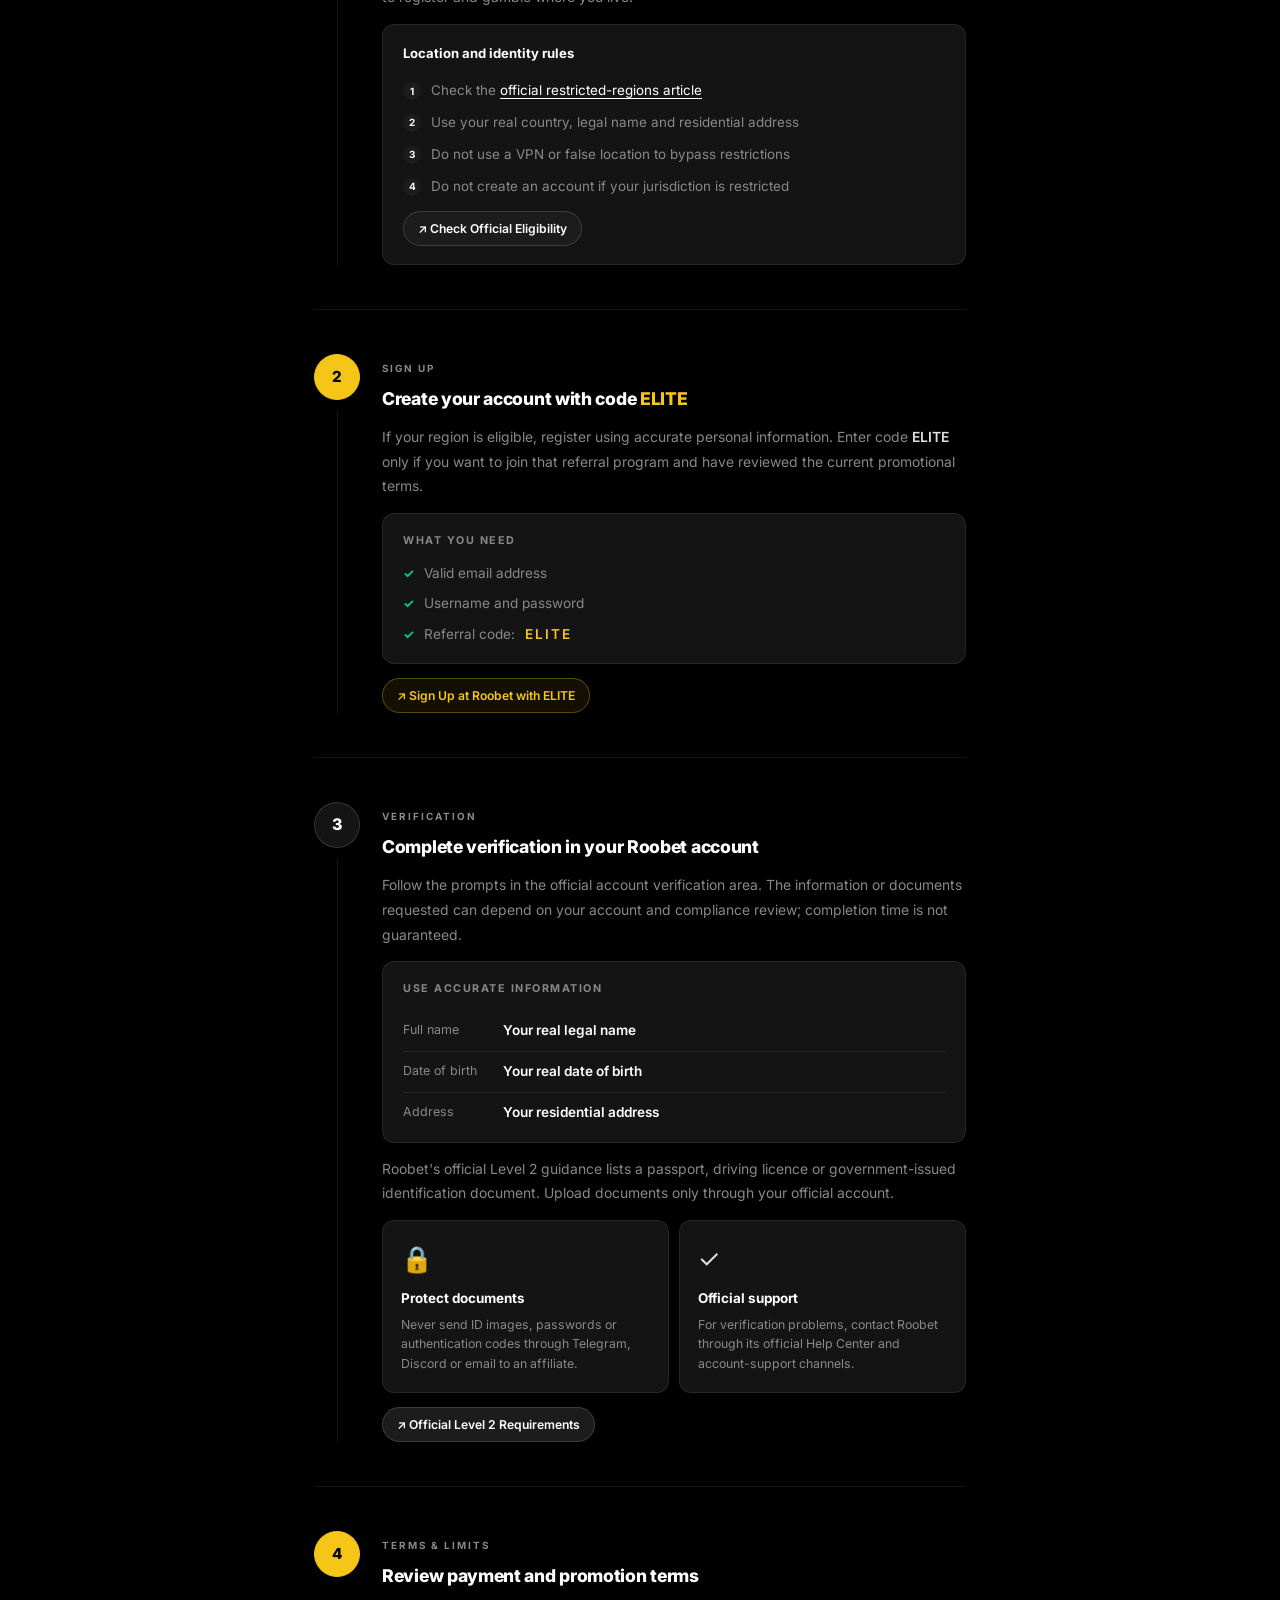
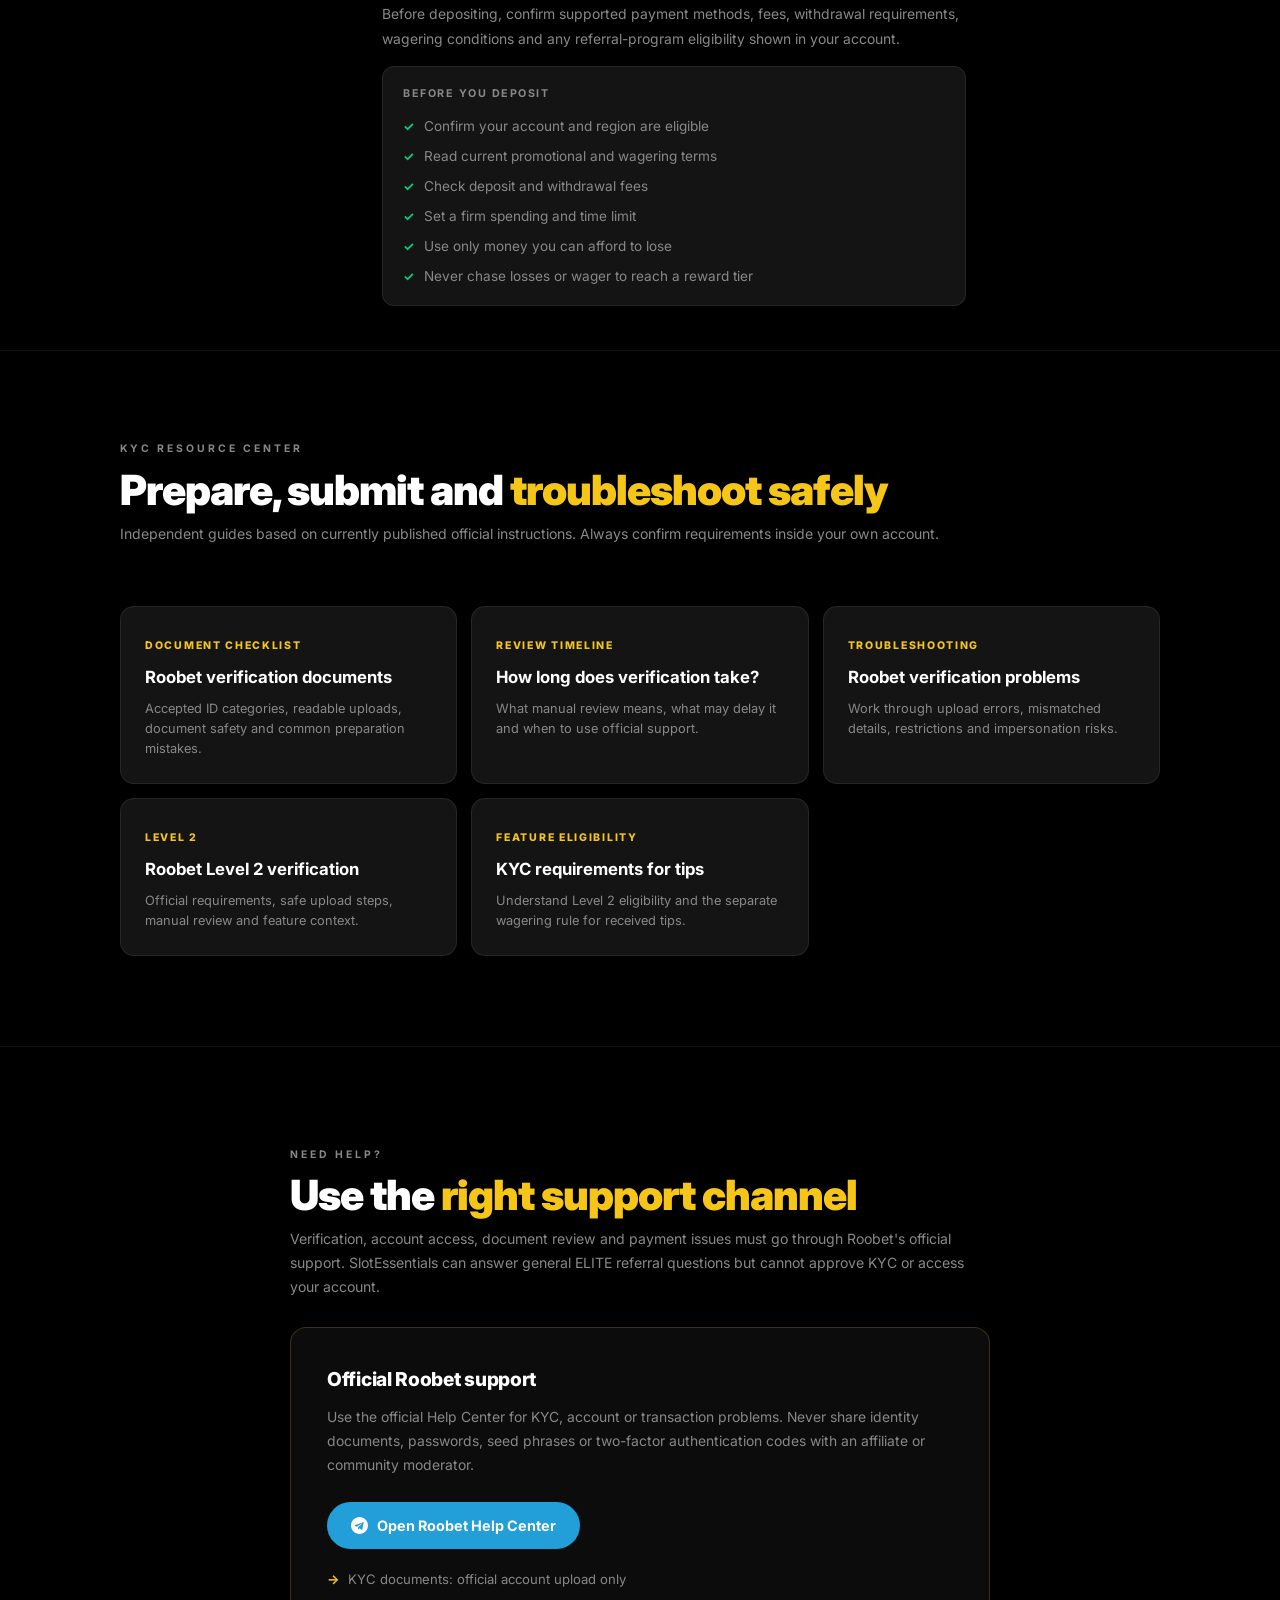
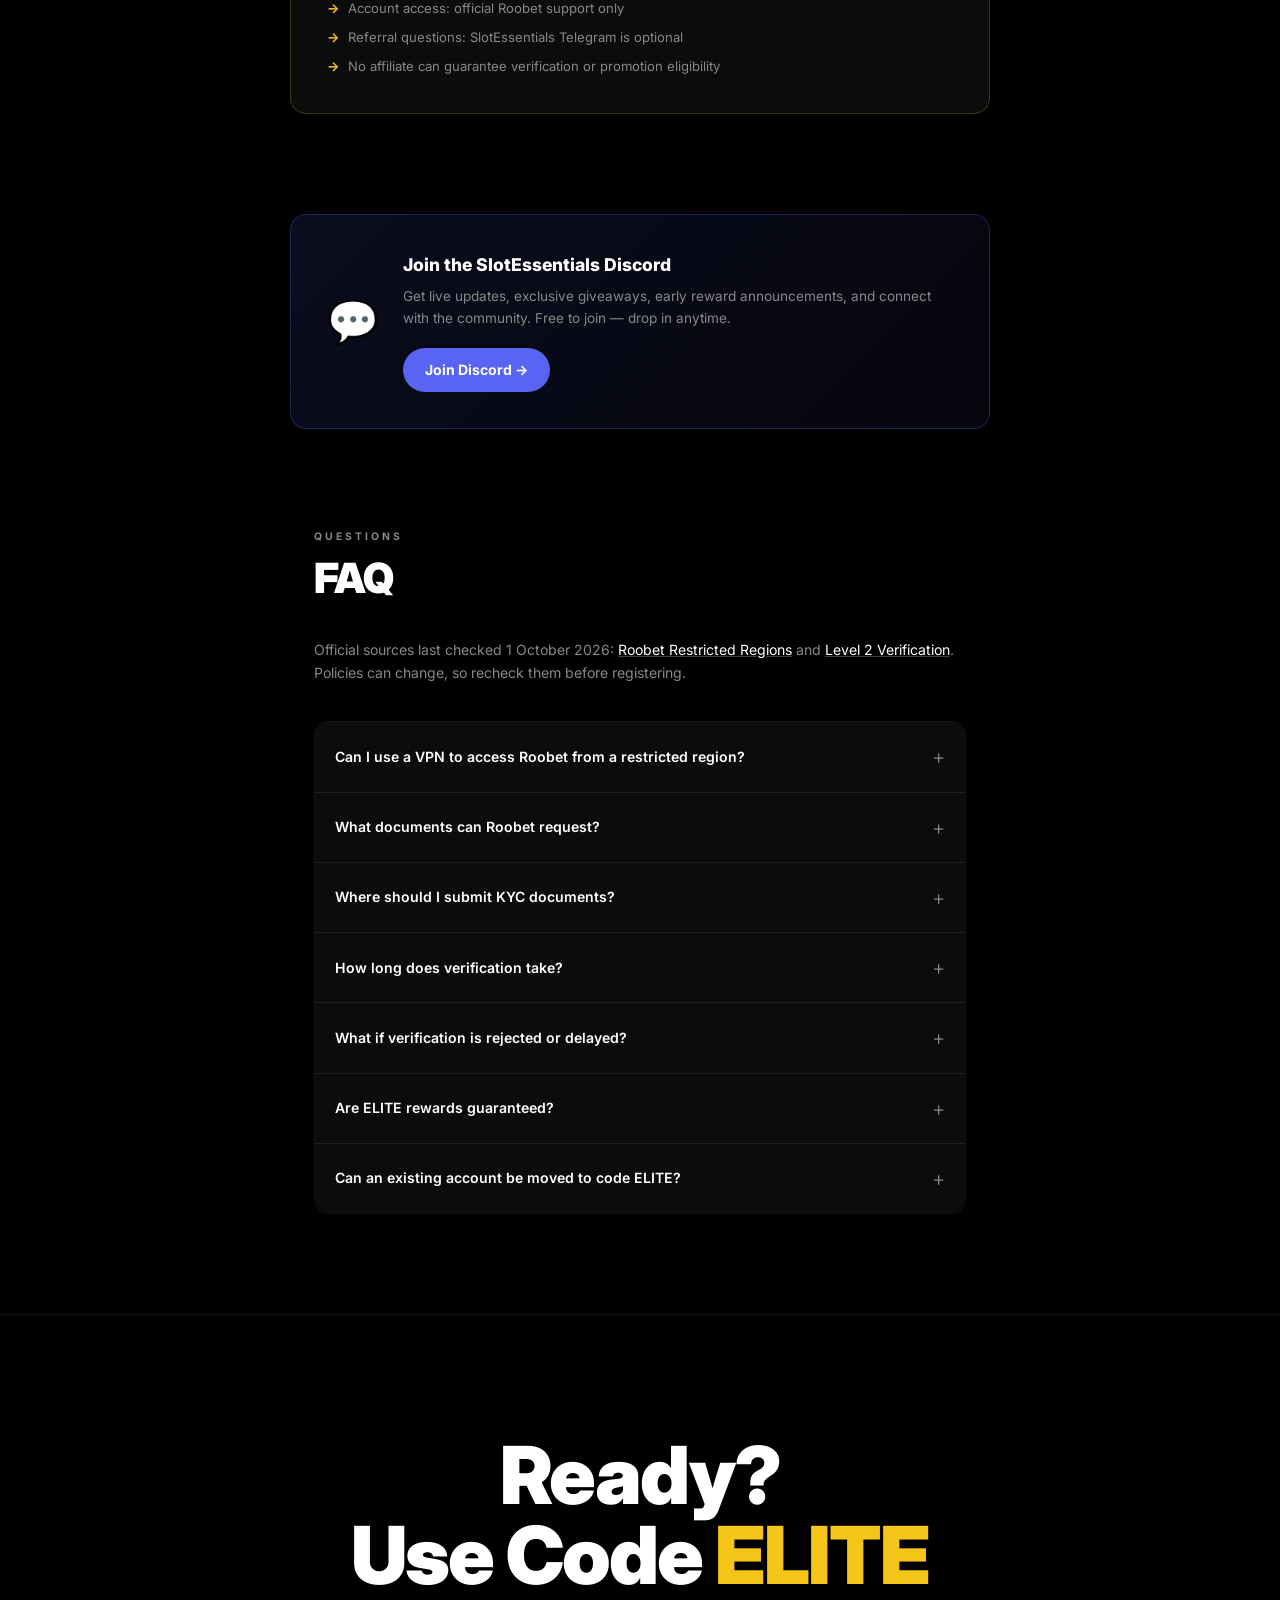
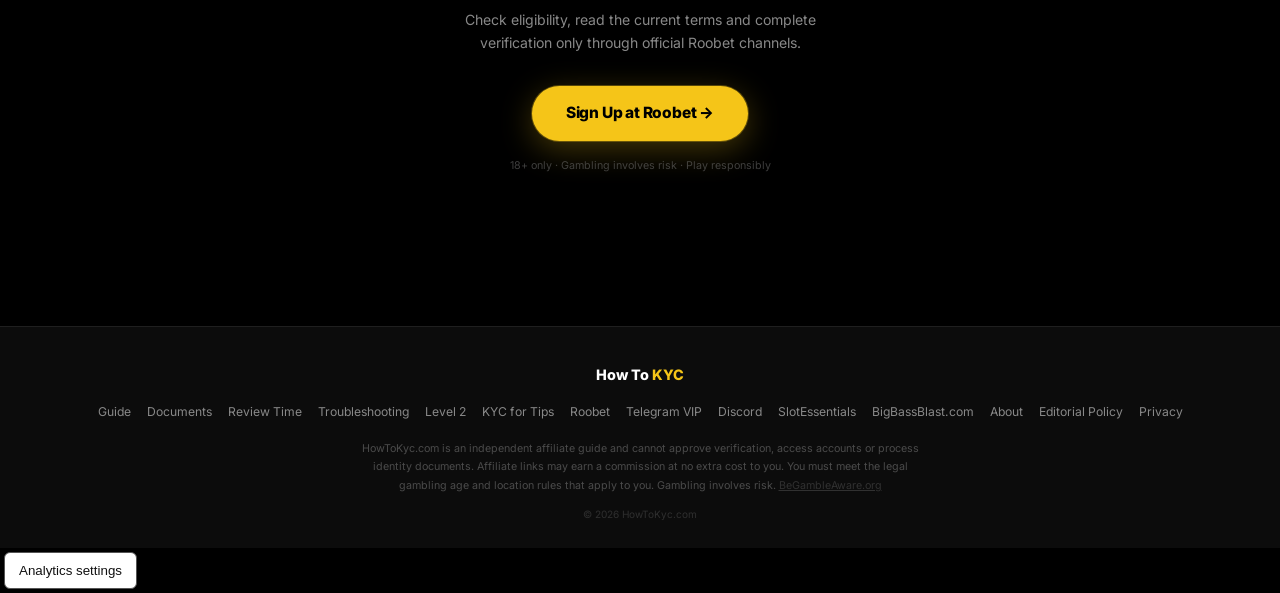
==== commit 36aa3b6e: "Use dedicated consent-aware analytics across HowToKYC" ====
--- a/index.html
+++ b/index.html
@@ -93,8 +93,6 @@
     ]
   }
   </script>
-  <script async src="https://www.googletagmanager.com/gtag/js?id=G-P4B7CBLWND"></script>
-  <script>window.dataLayer=window.dataLayer||[];function gtag(){dataLayer.push(arguments);}gtag('js',new Date());gtag('config','G-P4B7CBLWND');</script>
   <style>
     :root {
       --black:  #000;
@@ -399,6 +397,7 @@
       .cluster-grid { grid-template-columns: 1fr; }
     }
   </style>
+  <script defer src="/analytics-consent.js"></script>
 </head>
 <body>
 
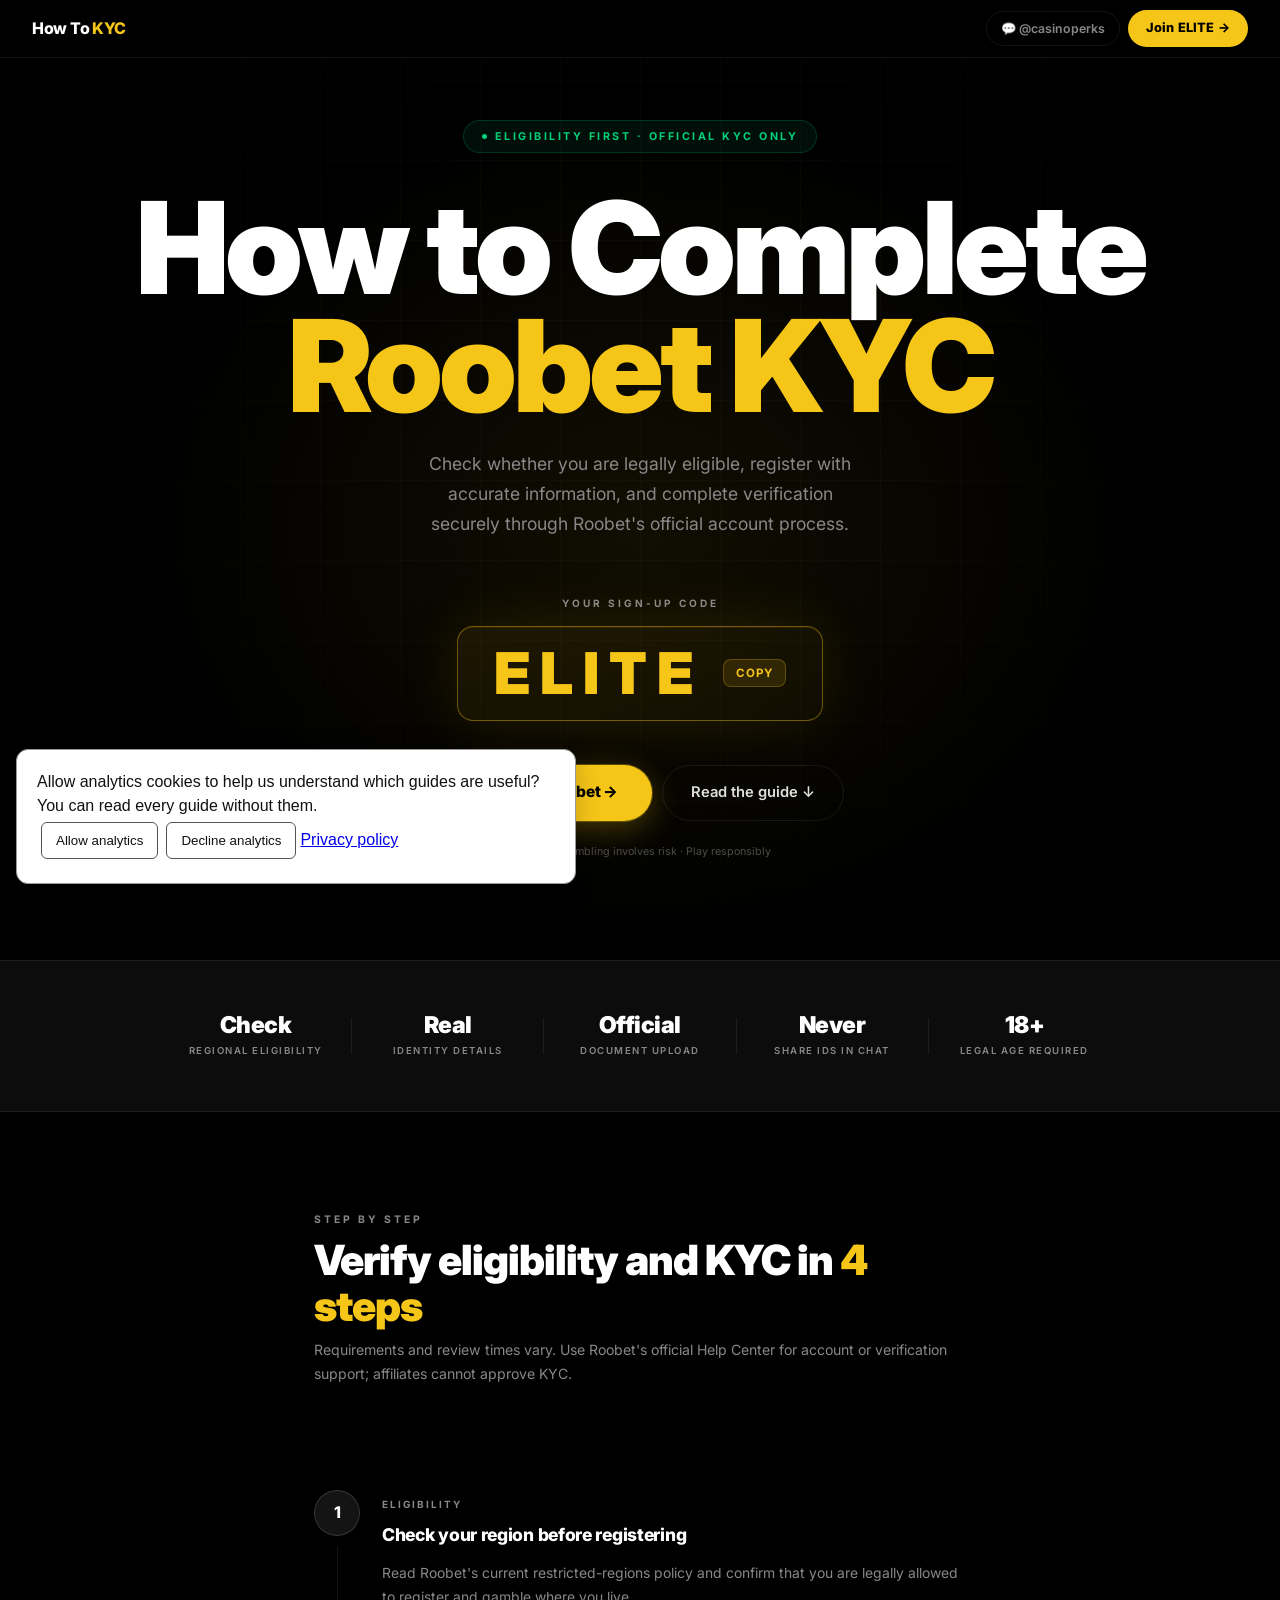
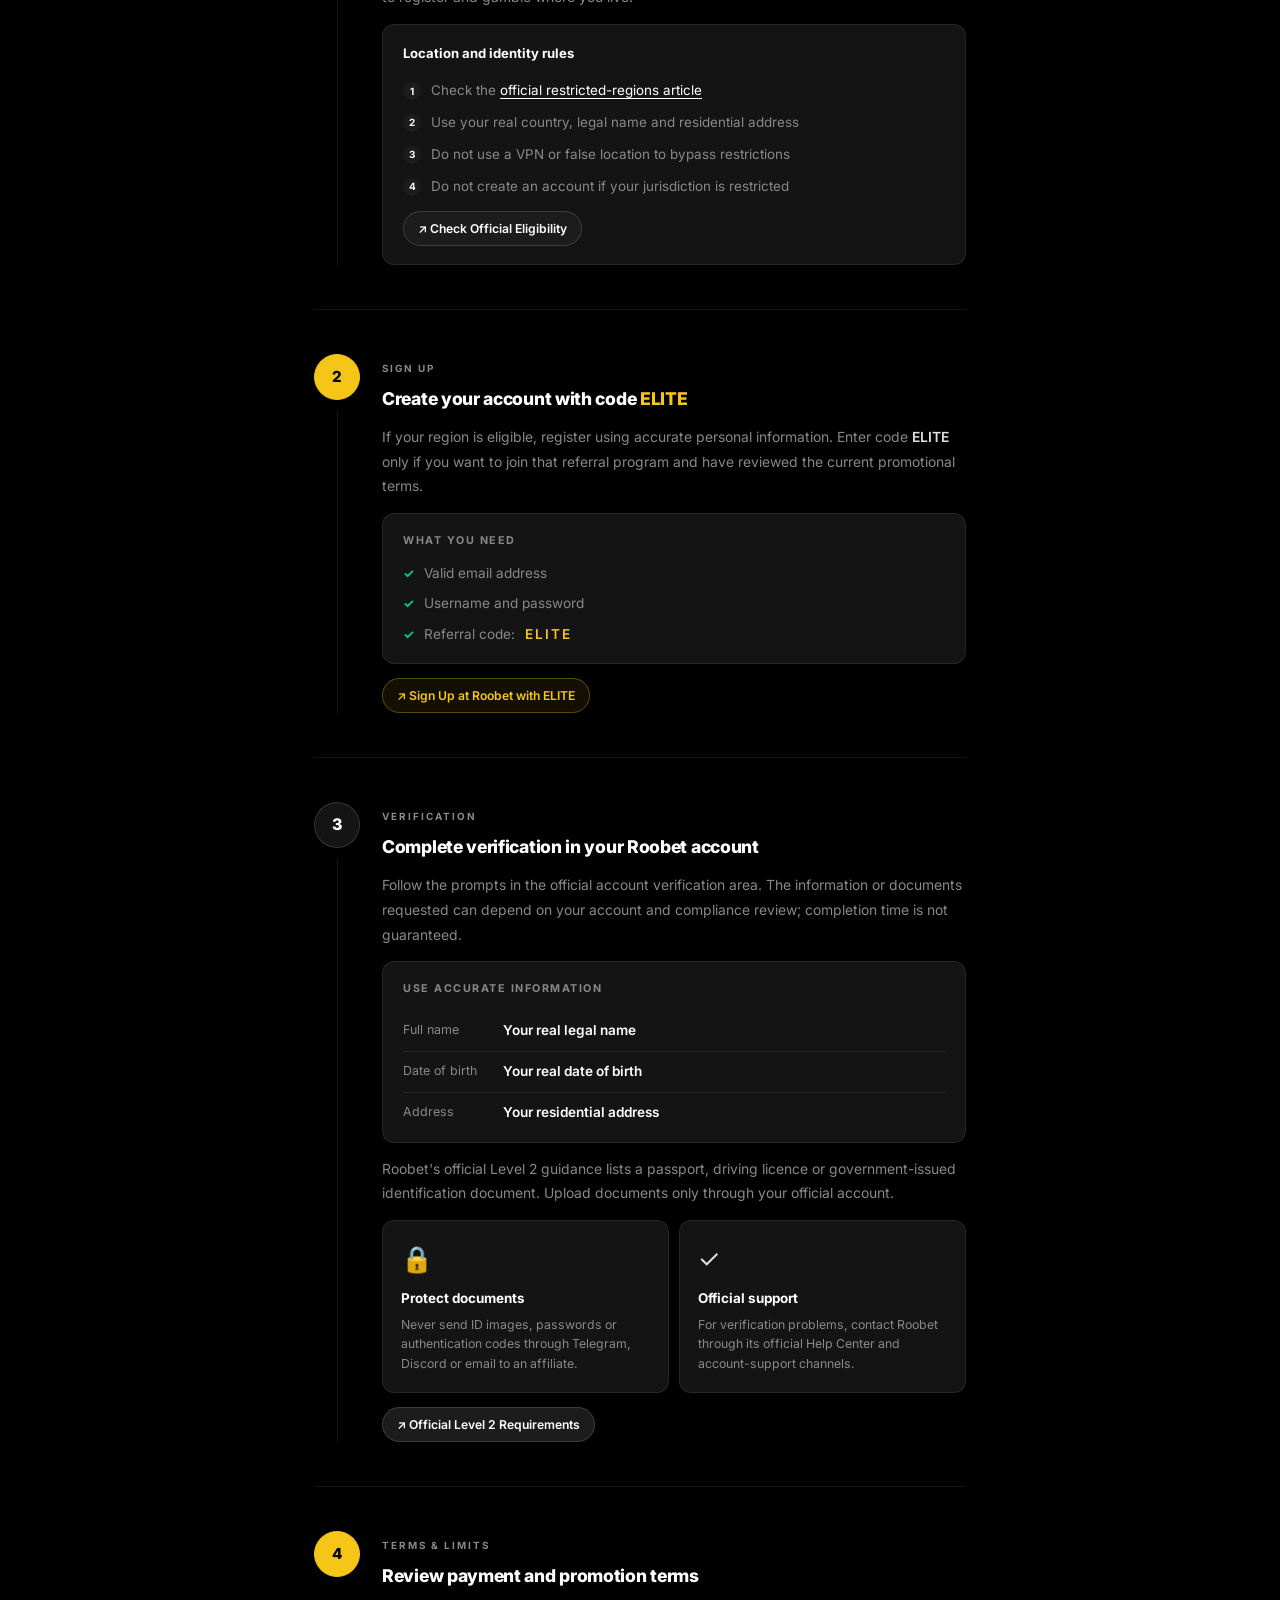
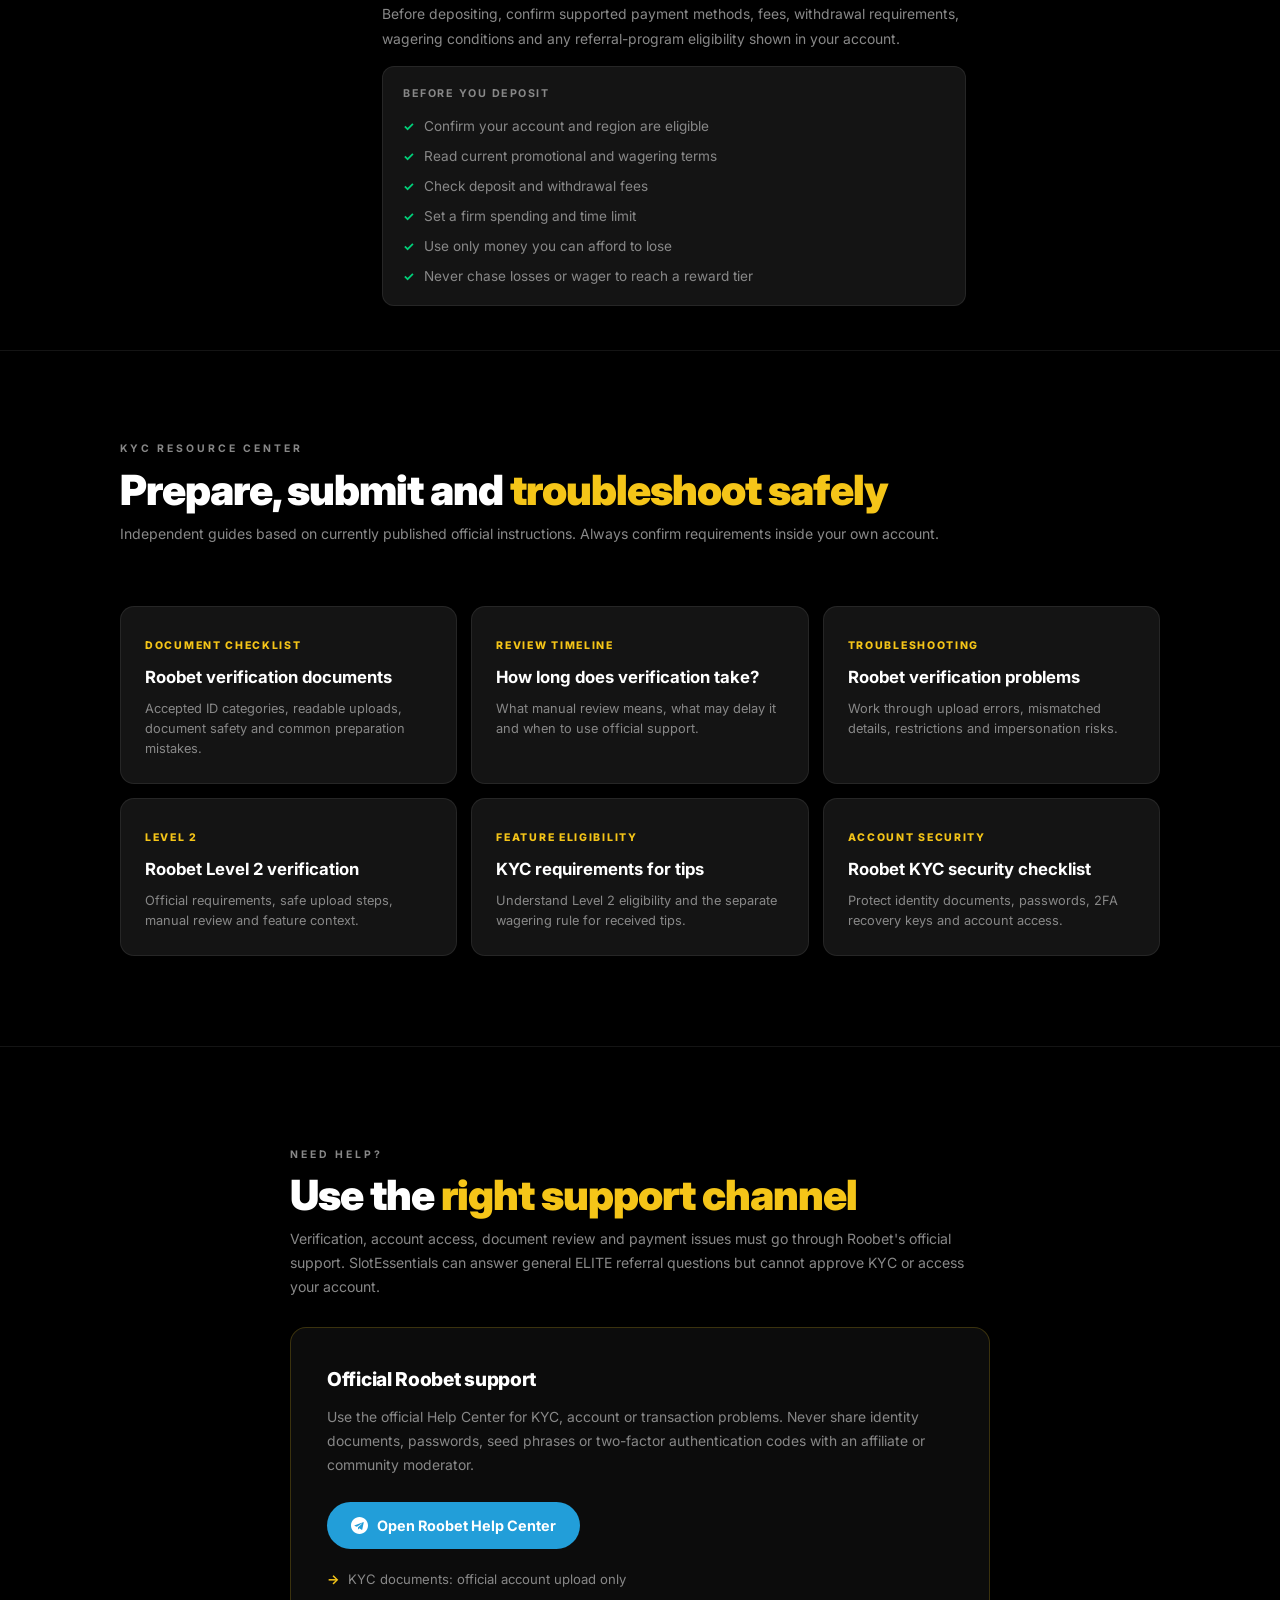
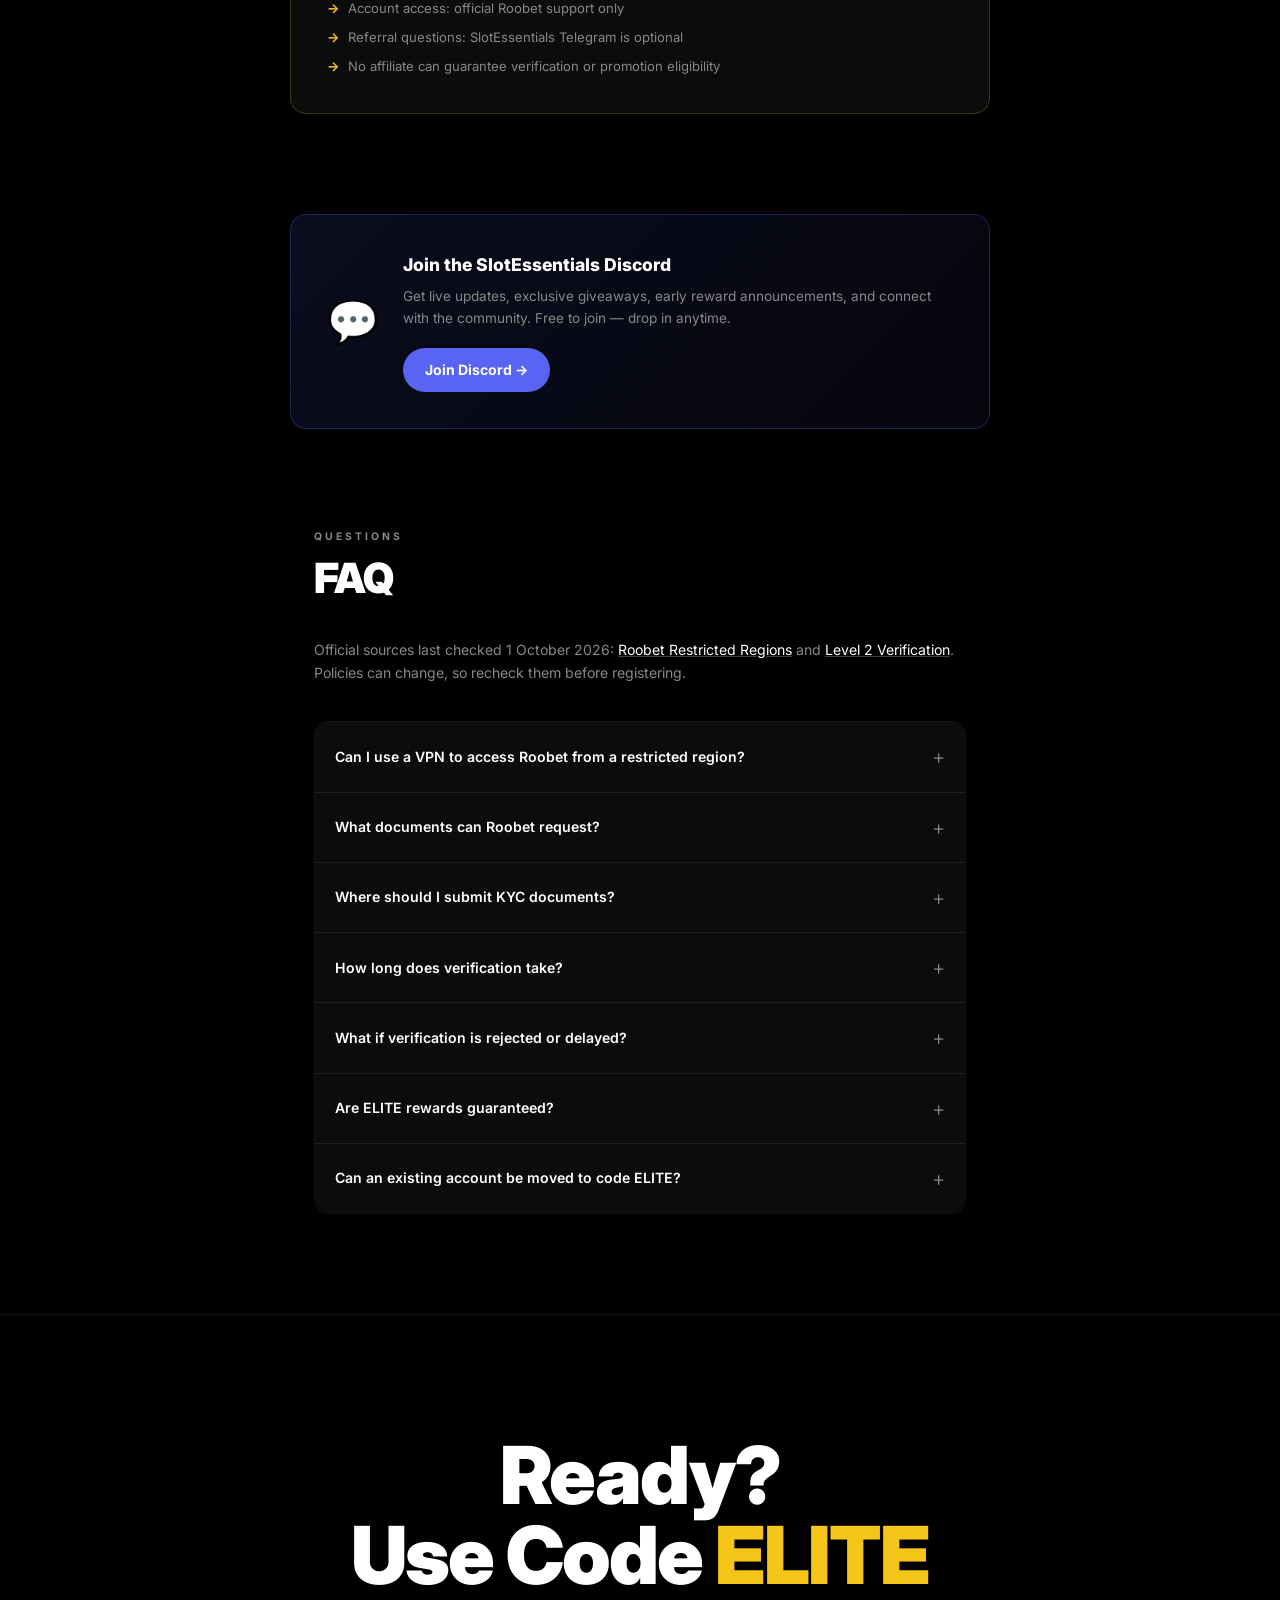
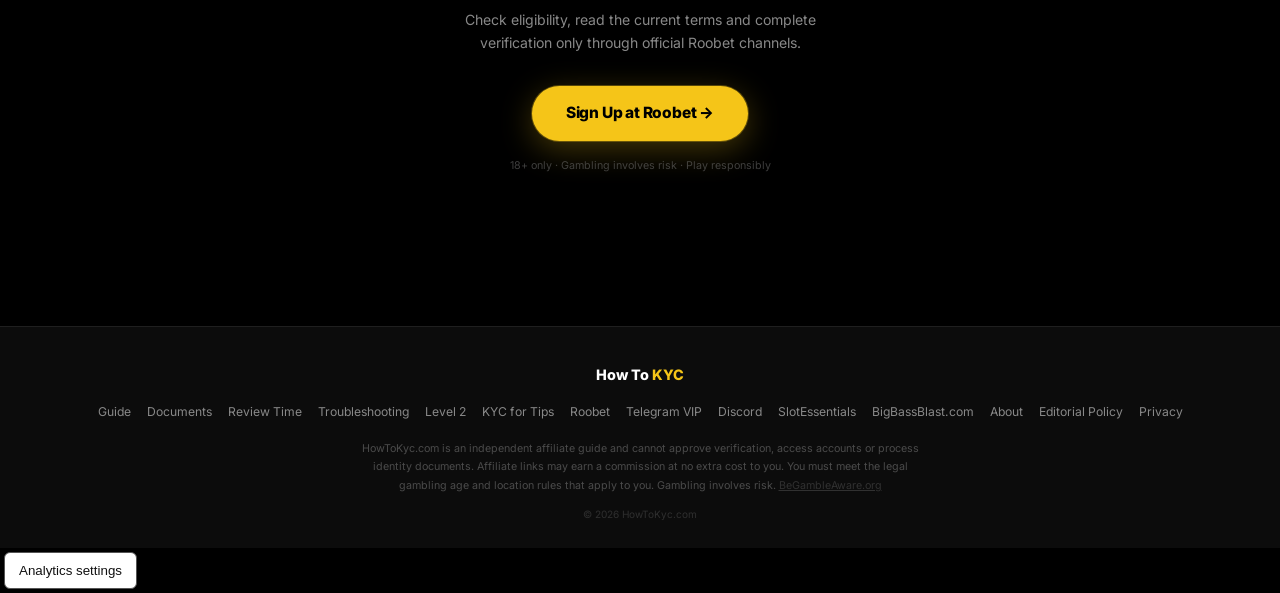
==== commit cd47ce85: "Add Roobet KYC account security guide" ====
--- a/index.html
+++ b/index.html
@@ -551,6 +551,7 @@
       <a class="cluster-card" href="/roobet-verification-problems"><span>Troubleshooting</span><h3>Roobet verification problems</h3><p>Work through upload errors, mismatched details, restrictions and impersonation risks.</p></a>
       <a class="cluster-card" href="/roobet-level-2-verification"><span>Level 2</span><h3>Roobet Level 2 verification</h3><p>Official requirements, safe upload steps, manual review and feature context.</p></a>
       <a class="cluster-card" href="/roobet-kyc-tips-requirements"><span>Feature eligibility</span><h3>KYC requirements for tips</h3><p>Understand Level 2 eligibility and the separate wagering rule for received tips.</p></a>
+      <a class="cluster-card" href="/roobet-kyc-security-checklist"><span>Account security</span><h3>Roobet KYC security checklist</h3><p>Protect identity documents, passwords, 2FA recovery keys and account access.</p></a>
     </div>
   </div>
 </section>
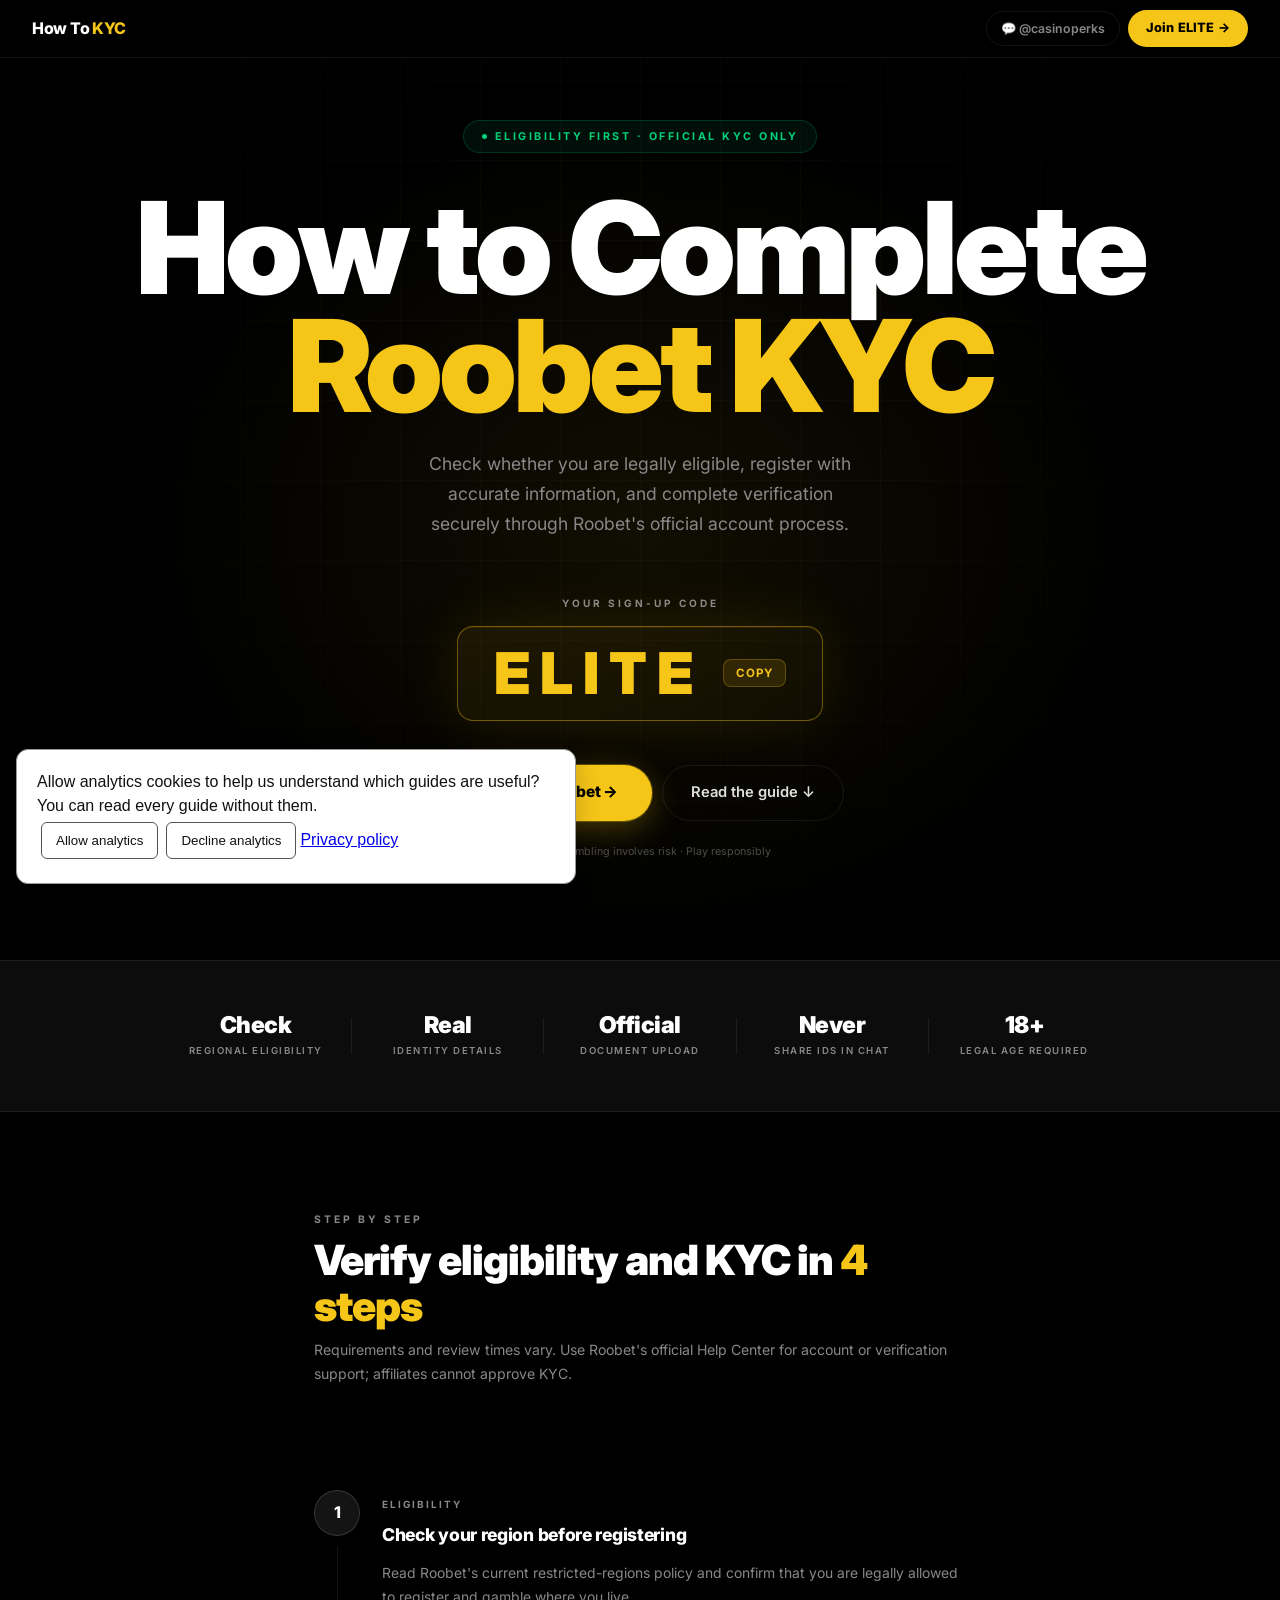
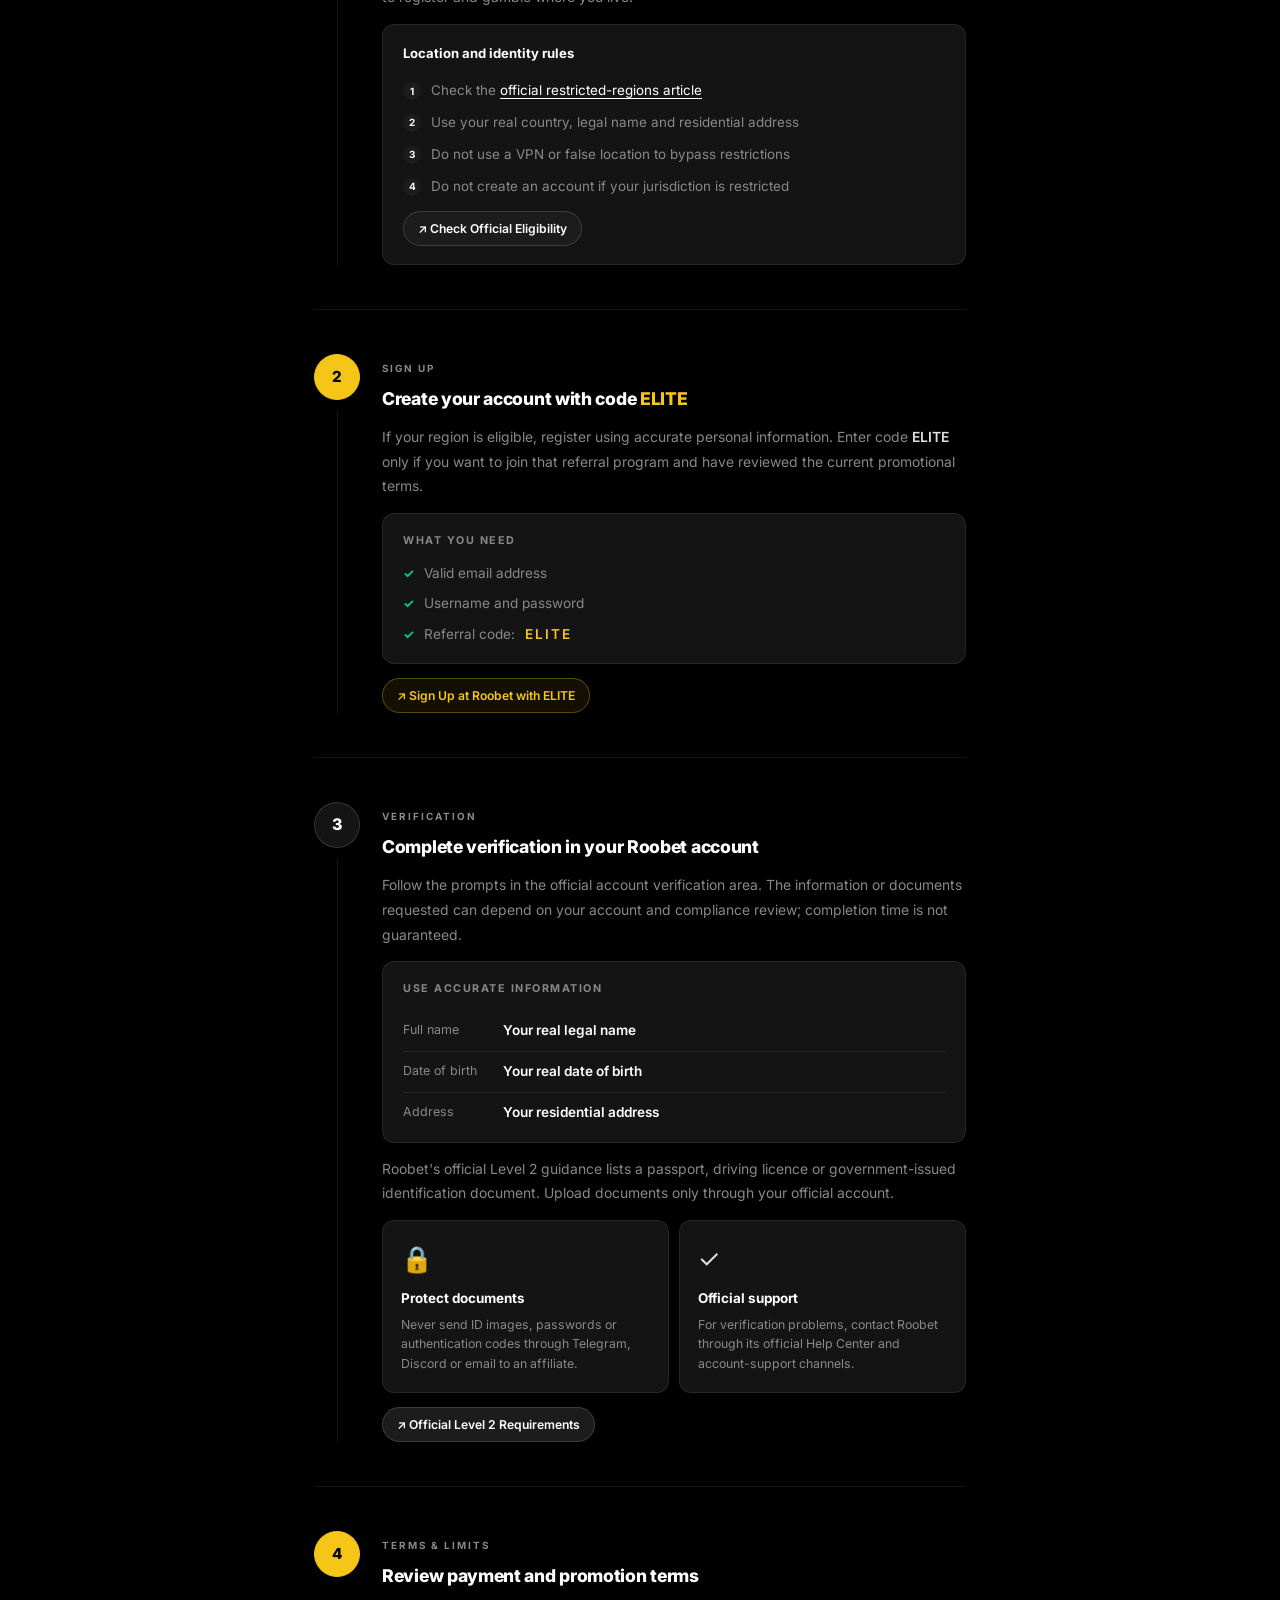
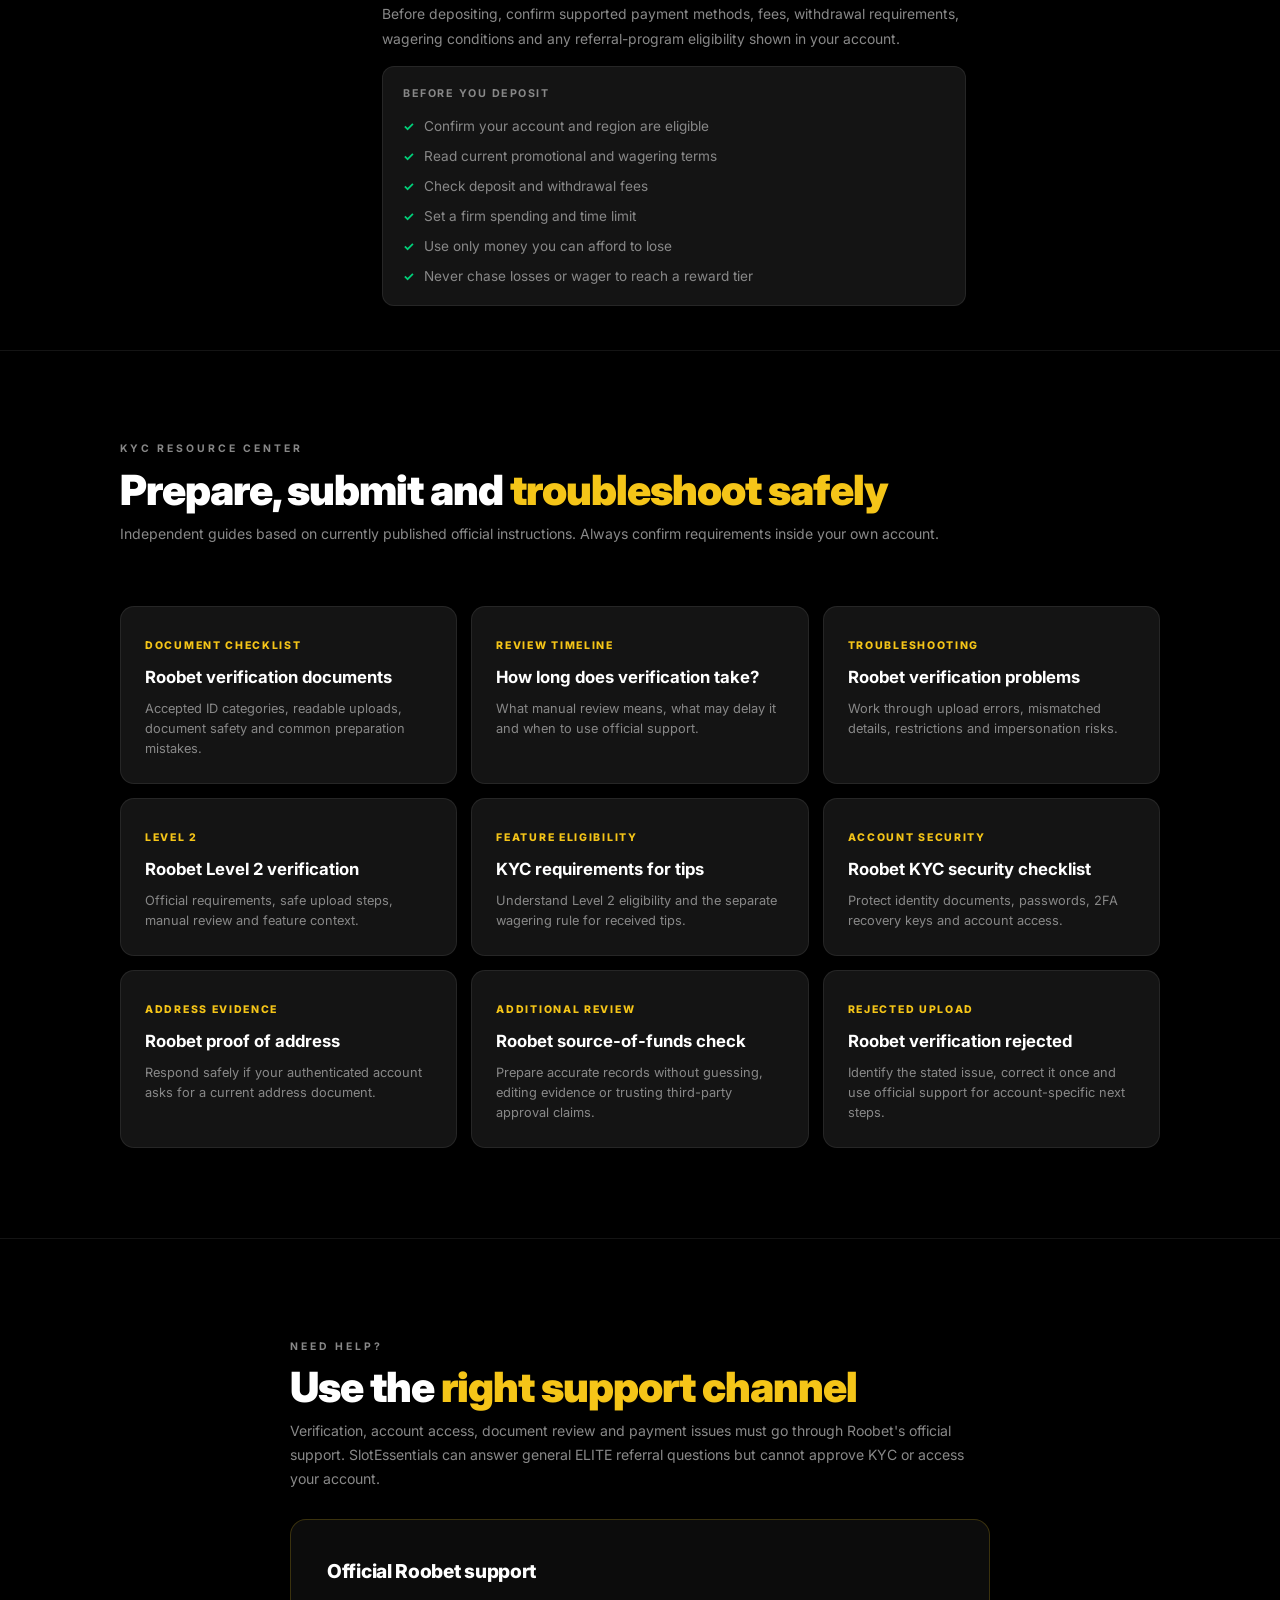
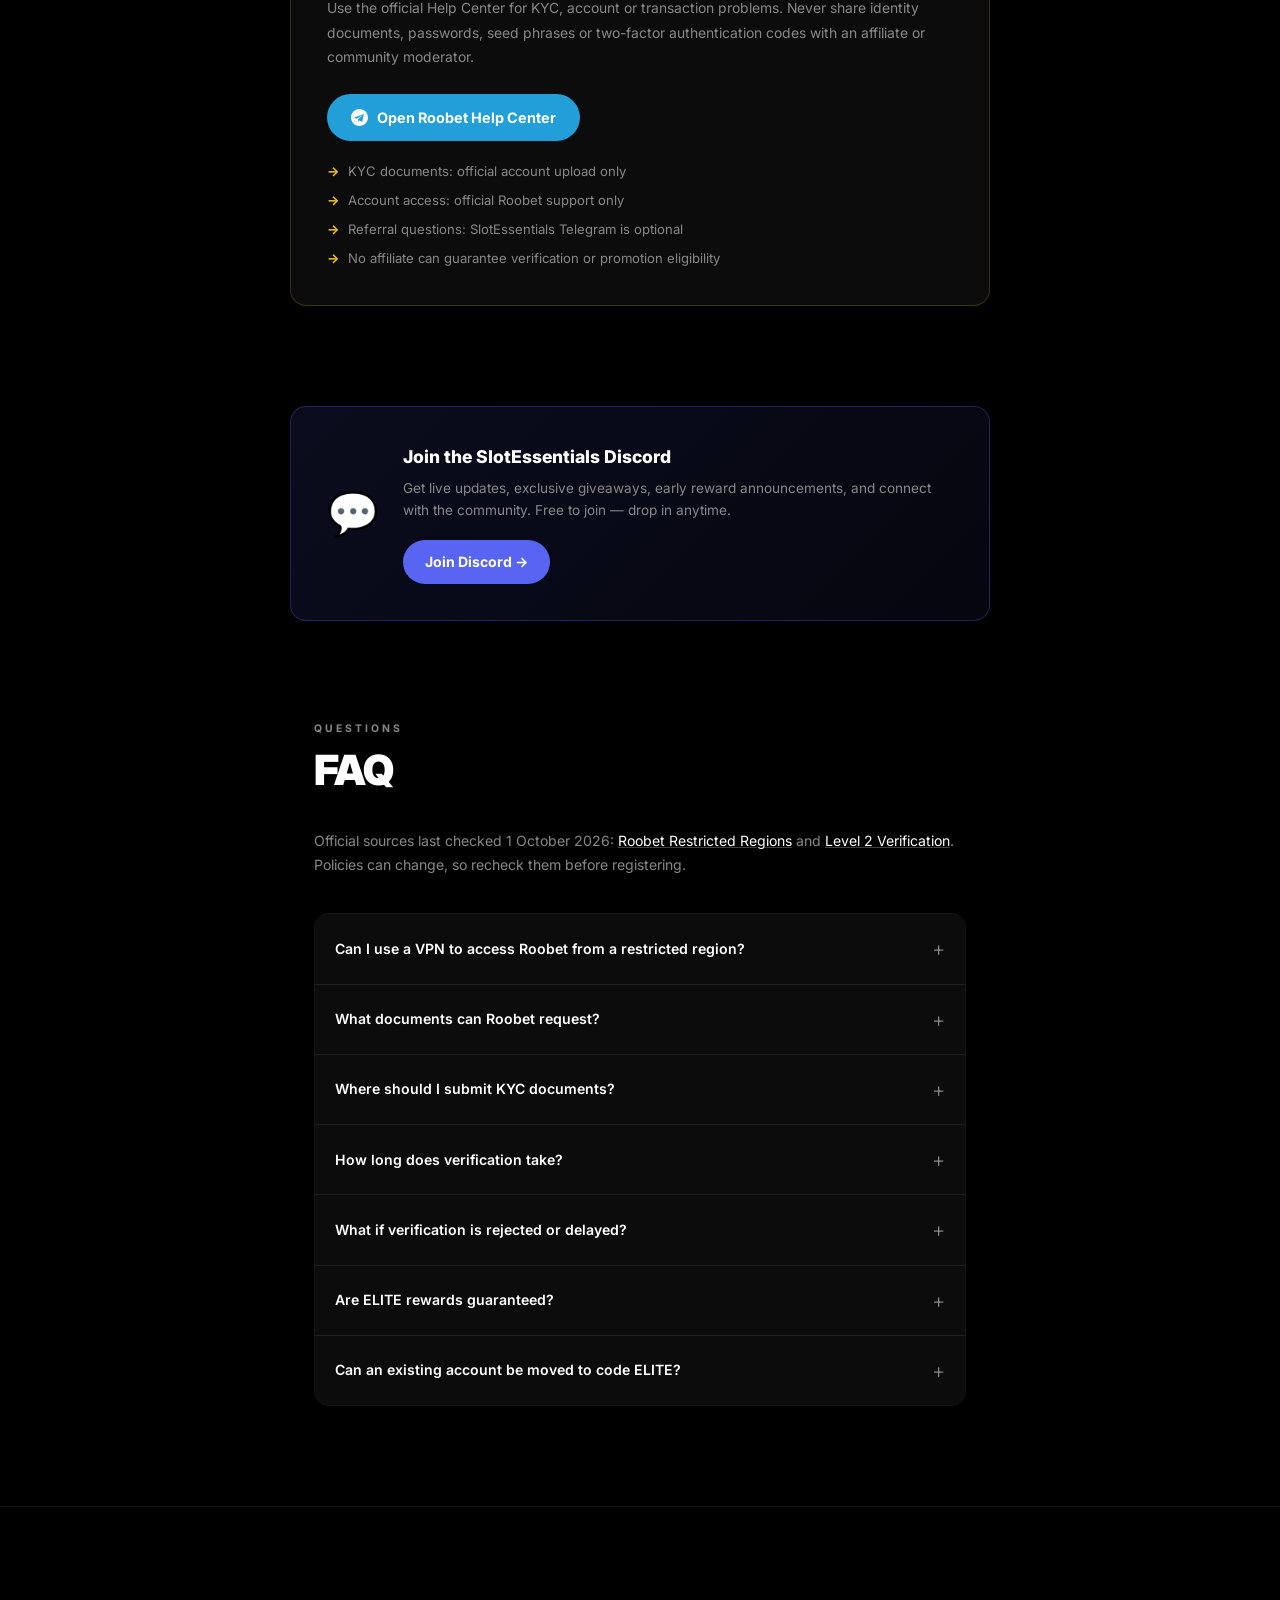
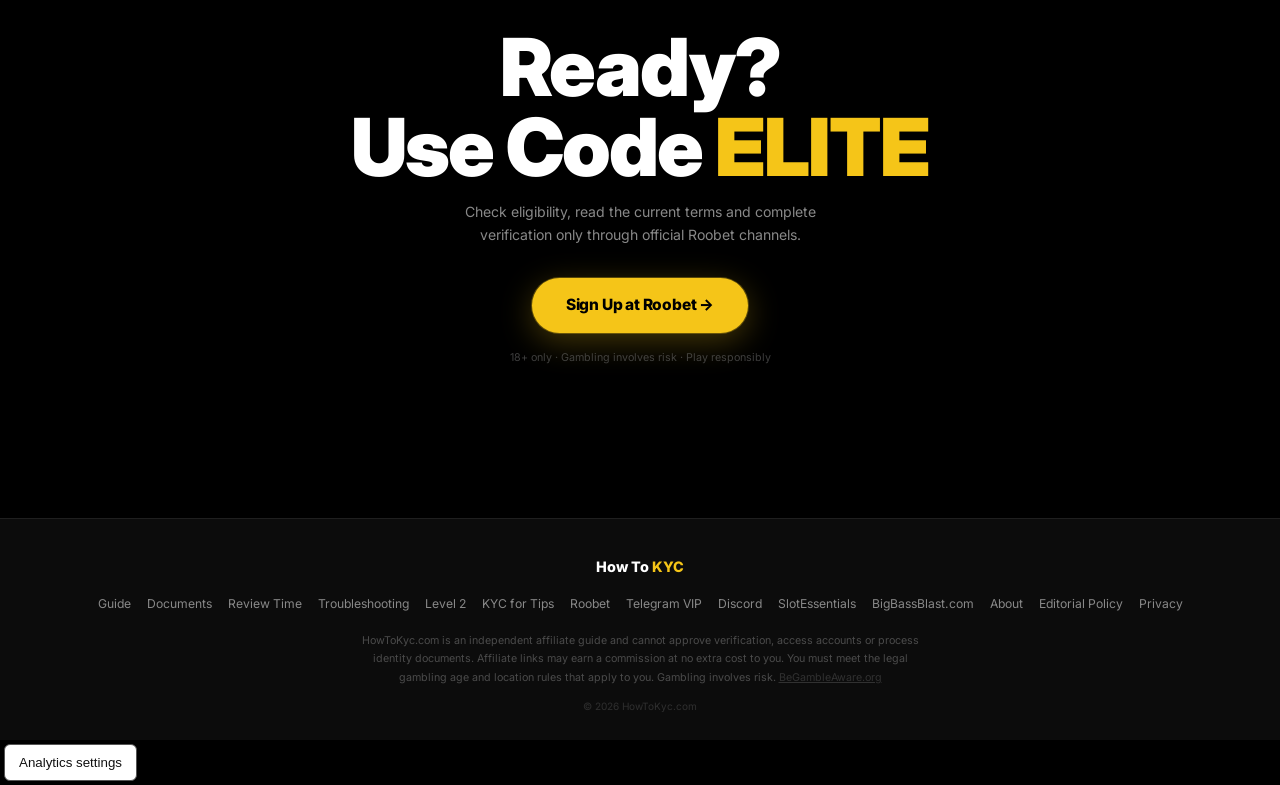
==== commit 687c0e55: "Add three Roobet verification guides" ====
--- a/index.html
+++ b/index.html
@@ -552,6 +552,9 @@
       <a class="cluster-card" href="/roobet-level-2-verification"><span>Level 2</span><h3>Roobet Level 2 verification</h3><p>Official requirements, safe upload steps, manual review and feature context.</p></a>
       <a class="cluster-card" href="/roobet-kyc-tips-requirements"><span>Feature eligibility</span><h3>KYC requirements for tips</h3><p>Understand Level 2 eligibility and the separate wagering rule for received tips.</p></a>
       <a class="cluster-card" href="/roobet-kyc-security-checklist"><span>Account security</span><h3>Roobet KYC security checklist</h3><p>Protect identity documents, passwords, 2FA recovery keys and account access.</p></a>
+      <a class="cluster-card" href="/roobet-proof-of-address"><span>Address evidence</span><h3>Roobet proof of address</h3><p>Respond safely if your authenticated account asks for a current address document.</p></a>
+      <a class="cluster-card" href="/roobet-source-of-funds-check"><span>Additional review</span><h3>Roobet source-of-funds check</h3><p>Prepare accurate records without guessing, editing evidence or trusting third-party approval claims.</p></a>
+      <a class="cluster-card" href="/roobet-verification-rejected"><span>Rejected upload</span><h3>Roobet verification rejected</h3><p>Identify the stated issue, correct it once and use official support for account-specific next steps.</p></a>
     </div>
   </div>
 </section>
